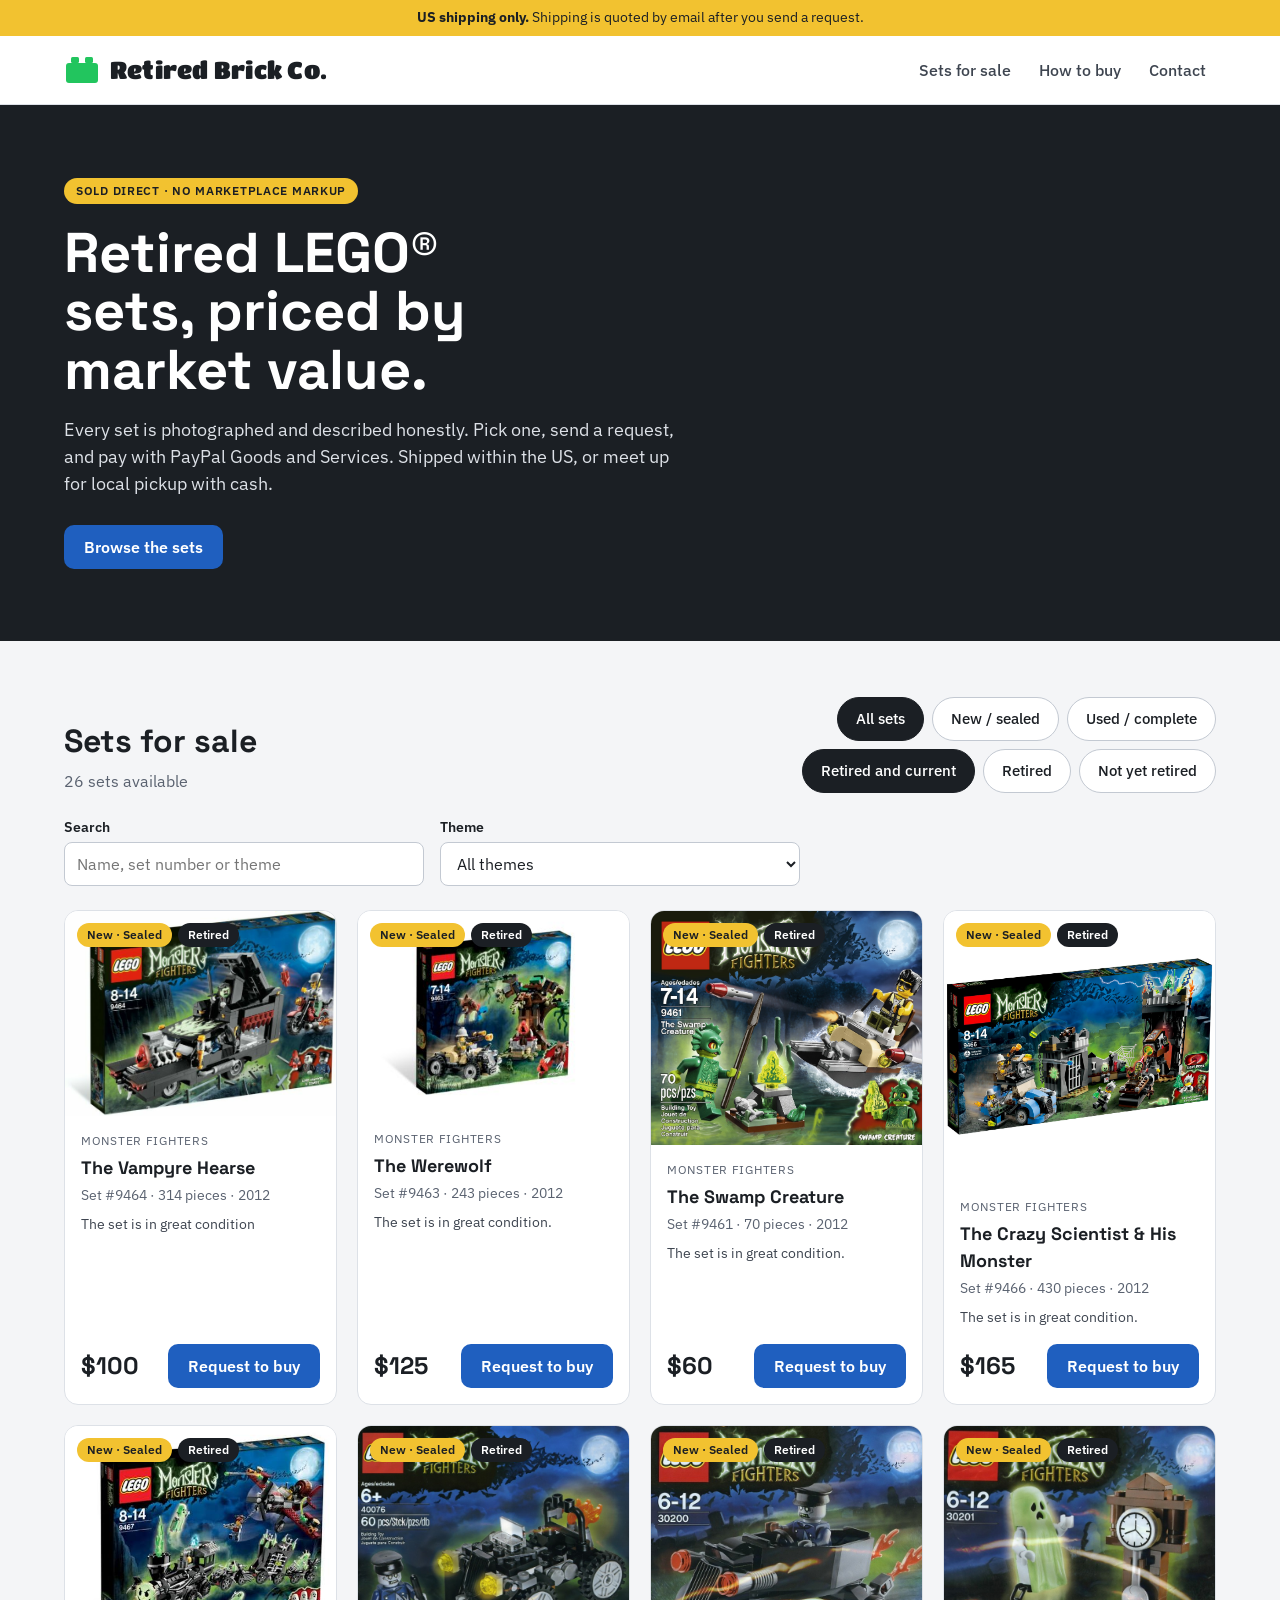
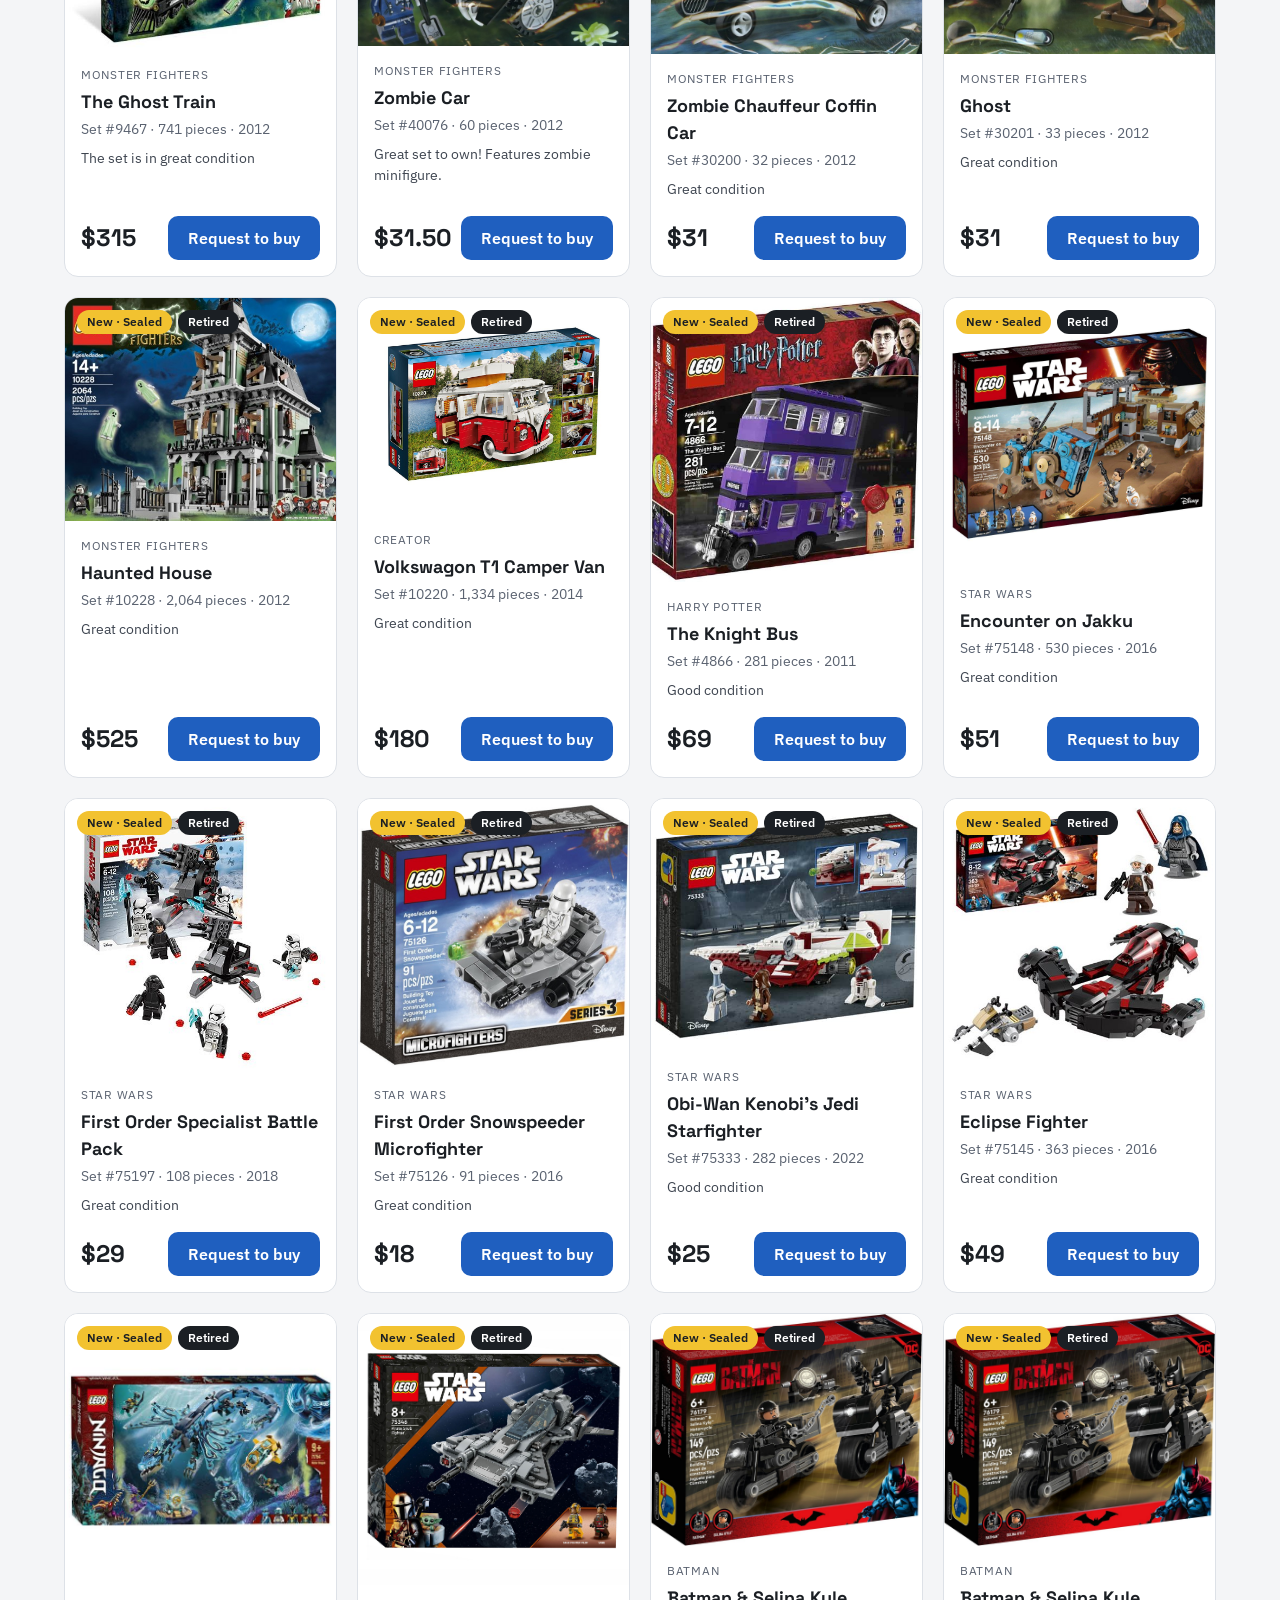
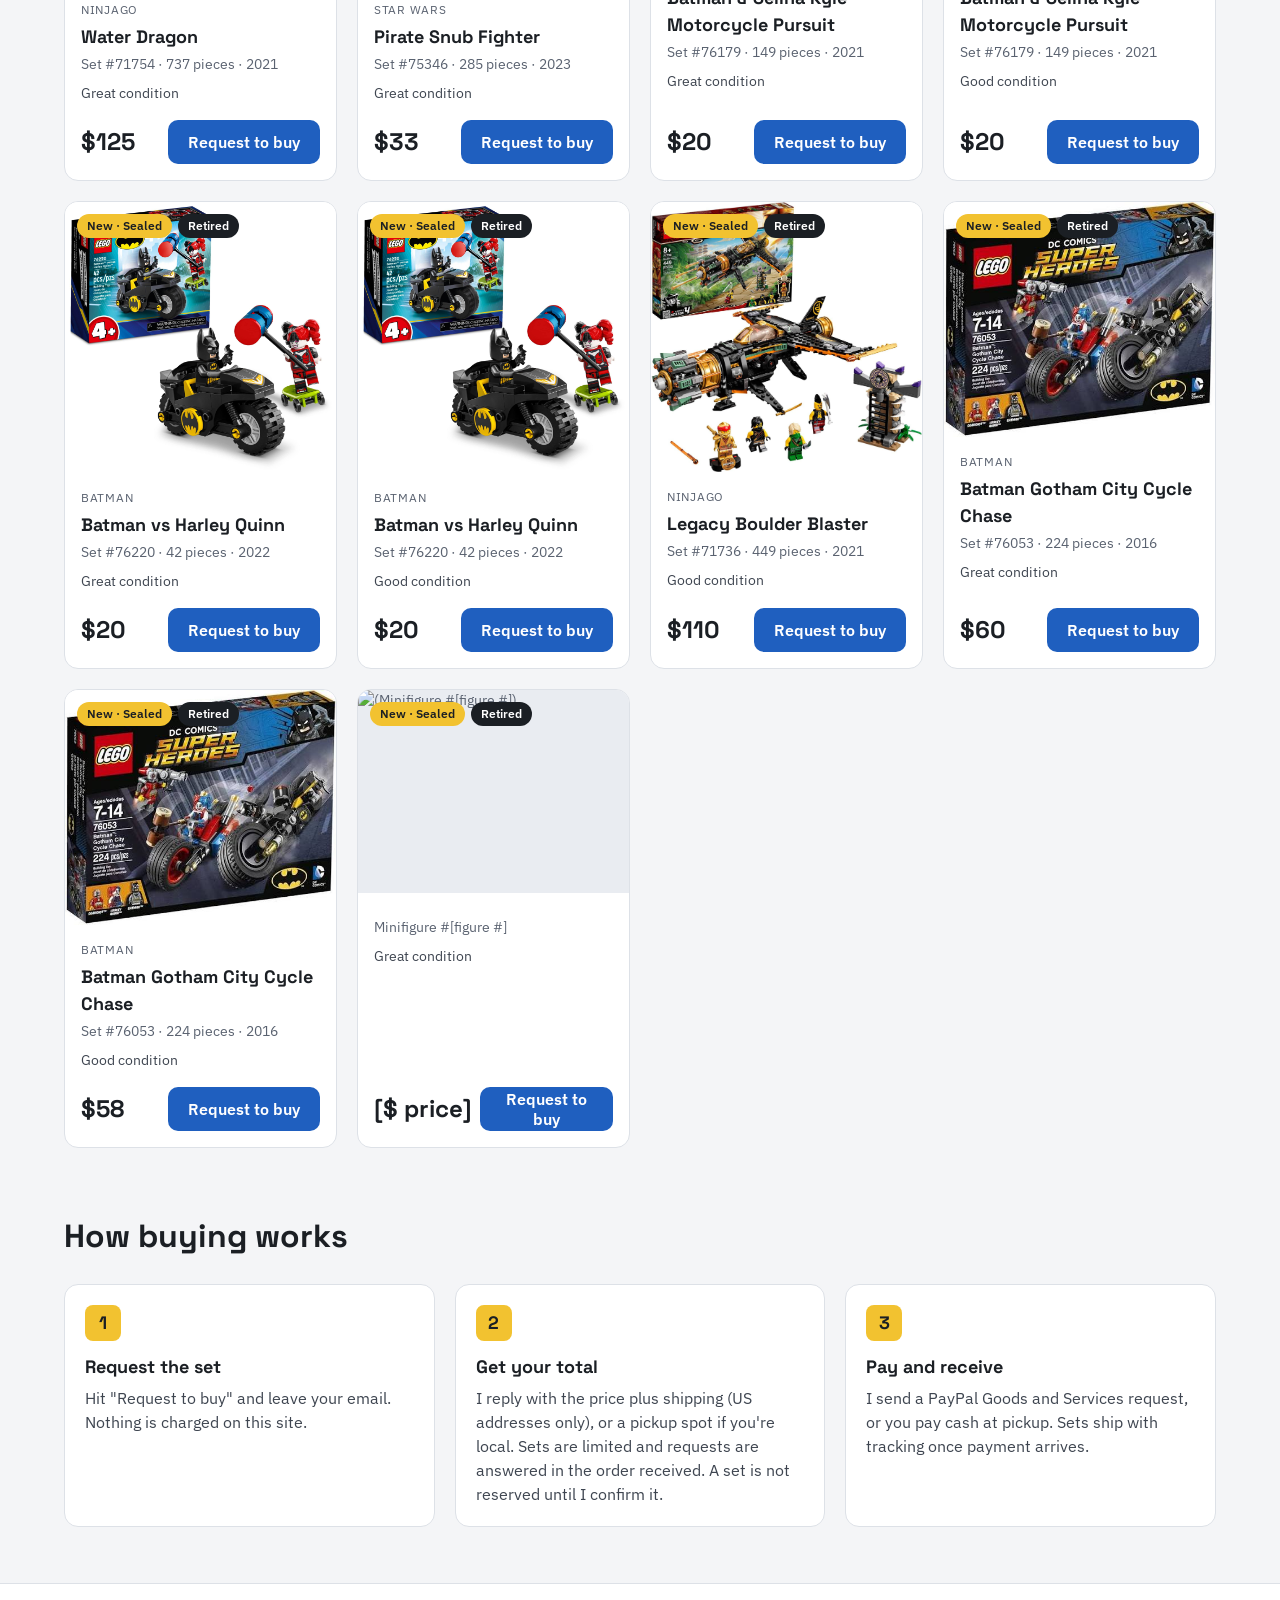
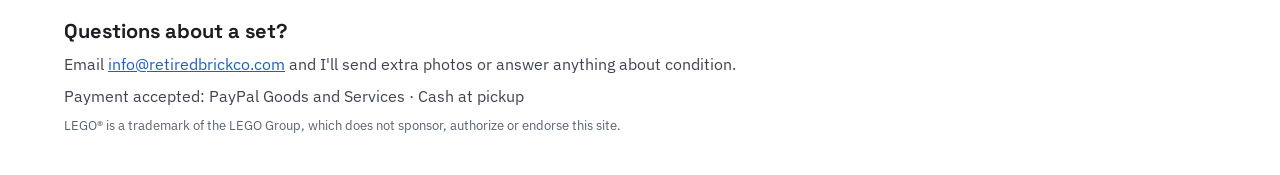
==== site/index.html @ c9a64cf4 "Add US-only shipping banner, shipping-quote wording and security headers Co-Authored-By: Claude Sonn" ====
<!doctype html>
<html lang="en">
<head>
  <meta charset="utf-8">
  <meta name="viewport" content="width=device-width, initial-scale=1">
  <title>Retired Brick Co. | Retired LEGO sets, sold direct</title>
  <meta name="description" content="Retired LEGO sets sold direct. Pick a set, send a request, pay with PayPal Goods and Services or cash at local pickup.">
  <link rel="preconnect" href="https://fonts.googleapis.com">
  <link rel="preconnect" href="https://fonts.gstatic.com" crossorigin>
  <link href="https://fonts.googleapis.com/css2?family=IBM+Plex+Sans:wght@400;500;600&family=Space+Grotesk:wght@500;600;700&family=Titan+One&display=swap" rel="stylesheet">
  <link rel="stylesheet" href="styles.css">
</head>
<body>
  <div class="ship-bar" role="note"><div class="wrap"><strong>US shipping only.</strong> Shipping is quoted by email after you send a request.</div></div>
  <header class="site-header">
    <div class="wrap">
      <a class="logo" href="#top">
        <svg width="36" height="30" viewBox="0 0 36 30" aria-hidden="true">
          <rect x="7" y="2" width="8" height="6" rx="1.5"/>
          <rect x="21" y="2" width="8" height="6" rx="1.5"/>
          <rect x="2" y="8" width="32" height="20" rx="3"/>
        </svg>
        Retired Brick Co.
      </a>
      <nav aria-label="Main">
        <a href="#sets">Sets for sale</a>
        <a href="#how">How to buy</a>
        <a href="#contact">Contact</a>
      </nav>
    </div>
  </header>

  <main id="top">
    <section class="hero">
      <div class="wrap">
        <span class="pill-tag">SOLD DIRECT · NO MARKETPLACE MARKUP</span>
        <h1>Retired LEGO® sets, priced by market value.</h1>
        <p>Every set is photographed and described honestly. Pick one, send a request, and pay with PayPal Goods and Services. Shipped within the US, or meet up for local pickup with cash.</p>
        <a class="btn" href="#sets">Browse the sets</a>
      </div>
    </section>

    <section class="listings" id="sets">
      <div class="wrap">
        <div class="listings-head">
          <div>
            <h2>Sets for sale</h2>
            <p id="count" aria-live="polite"></p>
          </div>
          <div class="filter-groups">
            <div class="filters" role="group" aria-label="Filter by condition">
              <button class="filter" type="button" data-group="condition" data-filter="all" aria-pressed="true">All sets</button>
              <button class="filter" type="button" data-group="condition" data-filter="sealed" aria-pressed="false">New / sealed</button>
              <button class="filter" type="button" data-group="condition" data-filter="used" aria-pressed="false">Used / complete</button>
            </div>
            <div class="filters" role="group" aria-label="Filter by retirement status">
              <button class="filter" type="button" data-group="retired" data-filter="all" aria-pressed="true">Retired and current</button>
              <button class="filter" type="button" data-group="retired" data-filter="retired" aria-pressed="false">Retired</button>
              <button class="filter" type="button" data-group="retired" data-filter="current" aria-pressed="false">Not yet retired</button>
            </div>
          </div>
        </div>

        <div class="tools">
          <div class="tool">
            <label for="search">Search</label>
            <input type="search" id="search" placeholder="Name, set number or theme" autocomplete="off" maxlength="100">
          </div>
          <div class="tool">
            <label for="theme-select">Theme</label>
            <select id="theme-select"><option value="all">All themes</option></select>
          </div>
          <button class="btn secondary" type="button" id="clear-filters" hidden>Clear filters</button>
        </div>

        <section class="request" id="request" aria-labelledby="req-title" hidden>
          <button class="close" type="button" id="req-close" aria-label="Close request form">
            <svg width="20" height="20" viewBox="0 0 20 20" fill="none" stroke-width="2" stroke-linecap="round" aria-hidden="true"><path d="M4 4l12 12M16 4L4 16"/></svg>
          </button>
          <div id="req-summary"></div>
          <div>
            <form id="req-form" novalidate>
              <h2 id="req-title">Request to buy</h2>
              <p class="note">No payment here. I'll email you the total and how to pay.</p>
              <div class="field">
                <label for="f-name">Name</label>
                <input type="text" id="f-name" name="name" autocomplete="name" required>
              </div>
              <div class="field">
                <label for="f-email">Email</label>
                <input type="email" id="f-email" name="email" autocomplete="email" required>
              </div>
              <fieldset class="field">
                <legend>How do you want it?</legend>
                <div class="choices">
                  <label><input type="radio" name="delivery" value="Ship" checked> Ship it to me</label>
                  <label><input type="radio" name="delivery" value="Pickup"> Local pickup</label>
                </div>
              </fieldset>
              <div class="field" id="zip-field">
                <label for="f-zip">ZIP code (US only, for a shipping quote)</label>
                <input type="text" id="f-zip" name="zip" inputmode="numeric" autocomplete="postal-code" maxlength="10">
              </div>
              <div class="field">
                <label for="f-msg">Message (optional)</label>
                <textarea id="f-msg" name="message"></textarea>
              </div>
              <div class="hp" aria-hidden="true">
                <label>Leave this empty <input type="text" name="_gotcha" tabindex="-1" autocomplete="off"></label>
              </div>
              <input type="hidden" name="setNumber">
              <input type="hidden" name="setName">
              <input type="hidden" name="price">
              <input type="hidden" name="condition">
              <p class="error" id="req-error" role="alert" hidden></p>
              <button class="btn" type="submit" id="req-send">Send request</button>
              <p class="form-note">Ships to US addresses only. I'll email you the shipping cost with your total. Pay by PayPal Goods and Services after I confirm, or cash at local pickup. Requests are answered in the order received.</p>
            </form>
            <div class="done" id="req-done" hidden>
              <svg width="40" height="40" viewBox="0 0 40 40" fill="none" stroke-width="3" stroke-linecap="round" stroke-linejoin="round" aria-hidden="true"><circle cx="20" cy="20" r="17"/><path d="M12 21l6 6 11-12"/></svg>
              <h2 tabindex="-1" id="req-done-title">Request sent</h2>
              <p id="req-done-text">I'll reply by email with your total and payment details. Requests are answered in the order received, and a set is not reserved until I confirm it.</p>
              <button class="btn secondary" type="button" id="req-keep">Keep browsing</button>
            </div>
          </div>
        </section>

        <div class="grid" id="grid"></div>
      </div>
    </section>

    <section class="how" id="how">
      <div class="wrap">
        <h2>How buying works</h2>
        <div class="steps">
          <div class="step"><span class="num">1</span><h3>Request the set</h3><p>Hit "Request to buy" and leave your email. Nothing is charged on this site.</p></div>
          <div class="step"><span class="num">2</span><h3>Get your total</h3><p>I reply with the price plus shipping (US addresses only), or a pickup spot if you're local. Sets are limited and requests are answered in the order received. A set is not reserved until I confirm it.</p></div>
          <div class="step"><span class="num">3</span><h3>Pay and receive</h3><p>I send a PayPal Goods and Services request, or you pay cash at pickup. Sets ship with tracking once payment arrives.</p></div>
        </div>
      </div>
    </section>
  </main>

  <footer class="site-footer" id="contact">
    <div class="wrap">
      <h2>Questions about a set?</h2>
      <p>Email <a href="mailto:info@retiredbrickco.com">info@retiredbrickco.com</a> and I'll send extra photos or answer anything about condition.</p>
      <p>Payment accepted: PayPal Goods and Services · Cash at pickup</p>
      <p class="legal">LEGO® is a trademark of the LEGO Group, which does not sponsor, authorize or endorse this site.</p>
    </div>
  </footer>

  <script src="app.js"></script>
</body>
</html>
---- site/styles.css ----
:root {
  --brick: #22C55E;
  --accent: #1F5FBF;
  --accent-hover: #16478F;
  --ink: #1B1F24;
  --text-2: #3E4550;
  --muted: #5A6270;
  --bg: #F4F5F7;
  --card: #FFFFFF;
  --border: #DDE1E7;
  --border-input: #C3C9D2;
  --yellow: #F2C230;
  --used: #D6E4F7;
  --placeholder: #E9ECF1;
  --ok: #1E7A46;
  --display: "Space Grotesk", system-ui, sans-serif;
  --body: "IBM Plex Sans", system-ui, sans-serif;
}

* { box-sizing: border-box; }

body {
  margin: 0;
  background: var(--bg);
  color: var(--ink);
  font-family: var(--body);
  line-height: 1.5;
}

h1, h2, h3, .logo, .price { font-family: var(--display); }

a { color: var(--accent); }

:focus-visible { outline: 3px solid var(--yellow); outline-offset: 2px; }

.wrap { max-width: 1200px; margin: 0 auto; padding: 0 24px; }

[hidden] { display: none !important; }

/* Shipping bar */
.ship-bar { background: var(--yellow); color: var(--ink); font-size: 14px; text-align: center; padding: 8px 0; }
.ship-bar .wrap { line-height: 1.4; }

/* Header */
.site-header { background: var(--card); border-bottom: 1px solid var(--border); }
.site-header .wrap {
  display: flex; flex-wrap: wrap; align-items: center;
  justify-content: space-between; gap: 8px 24px; padding-top: 12px; padding-bottom: 12px;
}
.logo { display: flex; align-items: center; gap: 10px; min-height: 44px; font-weight: 700; font-size: 20px; color: var(--ink); text-decoration: none; }
.logo { font-family: "Titan One", var(--display); font-weight: 400; font-size: 24px; letter-spacing: .01em; }
.logo svg { fill: var(--brick); }
nav { display: flex; flex-wrap: wrap; gap: 4px 8px; }
nav a {
  display: inline-flex; align-items: center; min-height: 44px; padding: 0 10px;
  color: var(--text-2); font-weight: 500; text-decoration: none;
}
nav a:hover { color: var(--accent); }

/* Hero */
.hero { background: var(--ink); color: #fff; padding: 72px 0; }
.pill-tag {
  display: inline-block; background: var(--yellow); color: var(--ink);
  font-size: 12px; font-weight: 600; letter-spacing: .06em;
  padding: 4px 12px; border-radius: 999px;
}
.hero h1 { font-size: 56px; line-height: 1.05; margin: 20px 0 16px; max-width: 14ch; }
.hero p { font-size: 18px; max-width: 56ch; color: #DDE1E7; margin: 0 0 28px; }

.btn {
  display: inline-flex; align-items: center; justify-content: center;
  min-height: 44px; padding: 0 20px; border: 0; border-radius: 10px;
  background: var(--accent); color: #fff; font: 600 16px var(--body);
  text-decoration: none; cursor: pointer;
}
.btn:hover { background: var(--accent-hover); }
.btn.secondary { background: var(--card); color: var(--ink); border: 1px solid var(--border-input); }
.btn.secondary:hover { background: var(--bg); }

/* Listings */
.listings { padding: 56px 0 32px; }
.listings-head { display: flex; flex-wrap: wrap; align-items: flex-end; justify-content: space-between; gap: 16px; margin-bottom: 24px; }
.listings-head h2 { font-size: 32px; margin: 0; }
#count { margin: 4px 0 0; color: var(--muted); }
.filter-groups { display: flex; flex-direction: column; align-items: flex-end; gap: 8px; }
.filters { display: flex; flex-wrap: wrap; gap: 8px; }
.badges { position: absolute; top: 12px; left: 12px; display: flex; flex-wrap: wrap; gap: 6px; }
.badges .badge { position: static; }
.badge.retired { background: var(--ink); color: #fff; }
.badge.current { background: var(--card); border: 1px solid var(--border-input); }
.filter {
  min-height: 44px; padding: 0 18px; border-radius: 999px;
  border: 1px solid var(--border-input); background: var(--card);
  color: var(--ink); font: 500 15px var(--body); cursor: pointer;
}
.filter[aria-pressed="true"] { background: var(--ink); color: #fff; border-color: var(--ink); }

.tools { display: flex; flex-wrap: wrap; align-items: flex-end; gap: 12px 16px; margin-bottom: 24px; }
.tool { display: flex; flex-direction: column; flex: 1 1 220px; max-width: 360px; }
.tool label { font-weight: 600; font-size: 14px; margin-bottom: 4px; }
.tool input, .tool select {
  min-height: 44px; padding: 8px 12px; border: 1px solid var(--border-input);
  border-radius: 8px; background: var(--card); font: 16px var(--body); color: var(--ink);
}
.empty { grid-column: 1 / -1; color: var(--muted); margin: 0; padding: 24px 0; }

.grid { display: grid; grid-template-columns: repeat(auto-fill, minmax(250px, 1fr)); gap: 20px; }
.card { background: var(--card); border: 1px solid var(--border); border-radius: 14px; overflow: hidden; display: flex; flex-direction: column; }
.photo {
  position: relative; aspect-ratio: 4 / 3; background: var(--placeholder);
  display: flex; align-items: center; justify-content: center; color: var(--muted); font-size: 14px;
}
.photo img { width: 100%; height: 100%; object-fit: cover; display: block; }
.badge {
  position: absolute; top: 12px; left: 12px; padding: 3px 10px; border-radius: 999px;
  font-size: 12px; font-weight: 600; background: var(--used); color: var(--ink);
}
.badge.sealed { background: var(--yellow); }
.card-body { padding: 16px; display: flex; flex-direction: column; flex: 1; }
.theme { font-size: 12px; text-transform: uppercase; letter-spacing: .06em; color: var(--muted); margin: 0; }
.card h3 { font-size: 18px; margin: 4px 0; }
.meta { color: var(--muted); font-size: 14px; margin: 0 0 16px; }
.meta:has(+ .notes) { margin-bottom: 8px; }
.notes {
  margin: 0 0 16px; font-size: 14px; color: var(--text-2);
  display: -webkit-box; -webkit-line-clamp: 2; line-clamp: 2; -webkit-box-orient: vertical; overflow: hidden;
}
.notes.full { display: block; overflow: visible; margin: 0 0 12px; }
.card-foot { margin-top: auto; display: flex; align-items: center; justify-content: space-between; gap: 8px; }
.price { font-size: 24px; font-weight: 700; white-space: nowrap; }
.status-pill {
  display: inline-flex; align-items: center; min-height: 36px; padding: 0 14px;
  border-radius: 999px; font-size: 14px; font-weight: 600;
  background: var(--used); color: var(--ink);
}
.status-pill.sold { background: var(--placeholder); color: var(--muted); }
.card.is-sold { opacity: .75; }

/* Request panel */
.request {
  background: var(--card); border: 2px solid var(--accent); border-radius: 14px;
  padding: 24px; margin-bottom: 24px;
  display: grid; grid-template-columns: minmax(220px, 1fr) 2fr; gap: 24px; position: relative;
}
.request .photo { border-radius: 10px; }
.request h2 { font-size: 24px; margin: 0 0 4px; }
.request .note { color: var(--text-2); margin: 0 0 16px; }
.close {
  position: absolute; top: 8px; right: 8px; width: 44px; height: 44px;
  border: 0; background: transparent; cursor: pointer; color: var(--ink);
}
.close svg { stroke: currentColor; }
.field { display: flex; flex-direction: column; margin-bottom: 14px; }
.field label, .field legend { font-weight: 600; font-size: 14px; margin-bottom: 4px; padding: 0; }
.field input[type=text], .field input[type=email], .field textarea {
  min-height: 44px; padding: 8px 12px; border: 1px solid var(--border-input);
  border-radius: 8px; font: 16px var(--body); color: var(--ink);
}
.field textarea { min-height: 96px; resize: vertical; }
fieldset.field { border: 0; margin: 0 0 14px; padding: 0; }
.choices { display: flex; flex-wrap: wrap; gap: 8px; }
.choices label {
  display: inline-flex; align-items: center; gap: 8px; min-height: 44px; padding: 0 16px;
  border: 1px solid var(--border-input); border-radius: 10px; cursor: pointer; font-weight: 500;
}
.choices label:has(input:checked) { border-color: var(--accent); background: var(--used); }
.hp { position: absolute; left: -9999px; width: 1px; height: 1px; overflow: hidden; }
.form-note { color: var(--muted); font-size: 14px; margin: 10px 0 0; }
.error { color: #A3241D; font-size: 14px; margin: 8px 0 0; }
.done { text-align: left; }
.done svg { stroke: var(--ok); }
.done h2 { margin-top: 12px; }

/* How it works */
.how { padding: 32px 0 56px; }
.how h2 { font-size: 32px; margin: 0 0 24px; }
.steps { display: grid; grid-template-columns: repeat(auto-fit, minmax(240px, 1fr)); gap: 20px; }
.step { background: var(--card); border: 1px solid var(--border); border-radius: 14px; padding: 20px; }
.step .num {
  display: inline-flex; align-items: center; justify-content: center; width: 36px; height: 36px;
  background: var(--yellow); border-radius: 8px; font: 700 18px var(--display); margin-bottom: 12px;
}
.step h3 { margin: 0 0 6px; font-size: 18px; }
.step p { margin: 0; color: var(--text-2); }

/* Footer */
.site-footer { background: var(--card); border-top: 1px solid var(--border); padding: 32px 0; }
.site-footer h2 { font-size: 20px; margin: 0 0 6px; }
.site-footer p { margin: 0 0 8px; color: var(--text-2); }
.site-footer .legal { font-size: 13px; color: var(--muted); }

@media (max-width: 720px) {
  .hero { padding: 48px 0; }
  .hero h1 { font-size: 36px; }
  .request { grid-template-columns: 1fr; }
  .filter-groups { align-items: flex-start; }
}
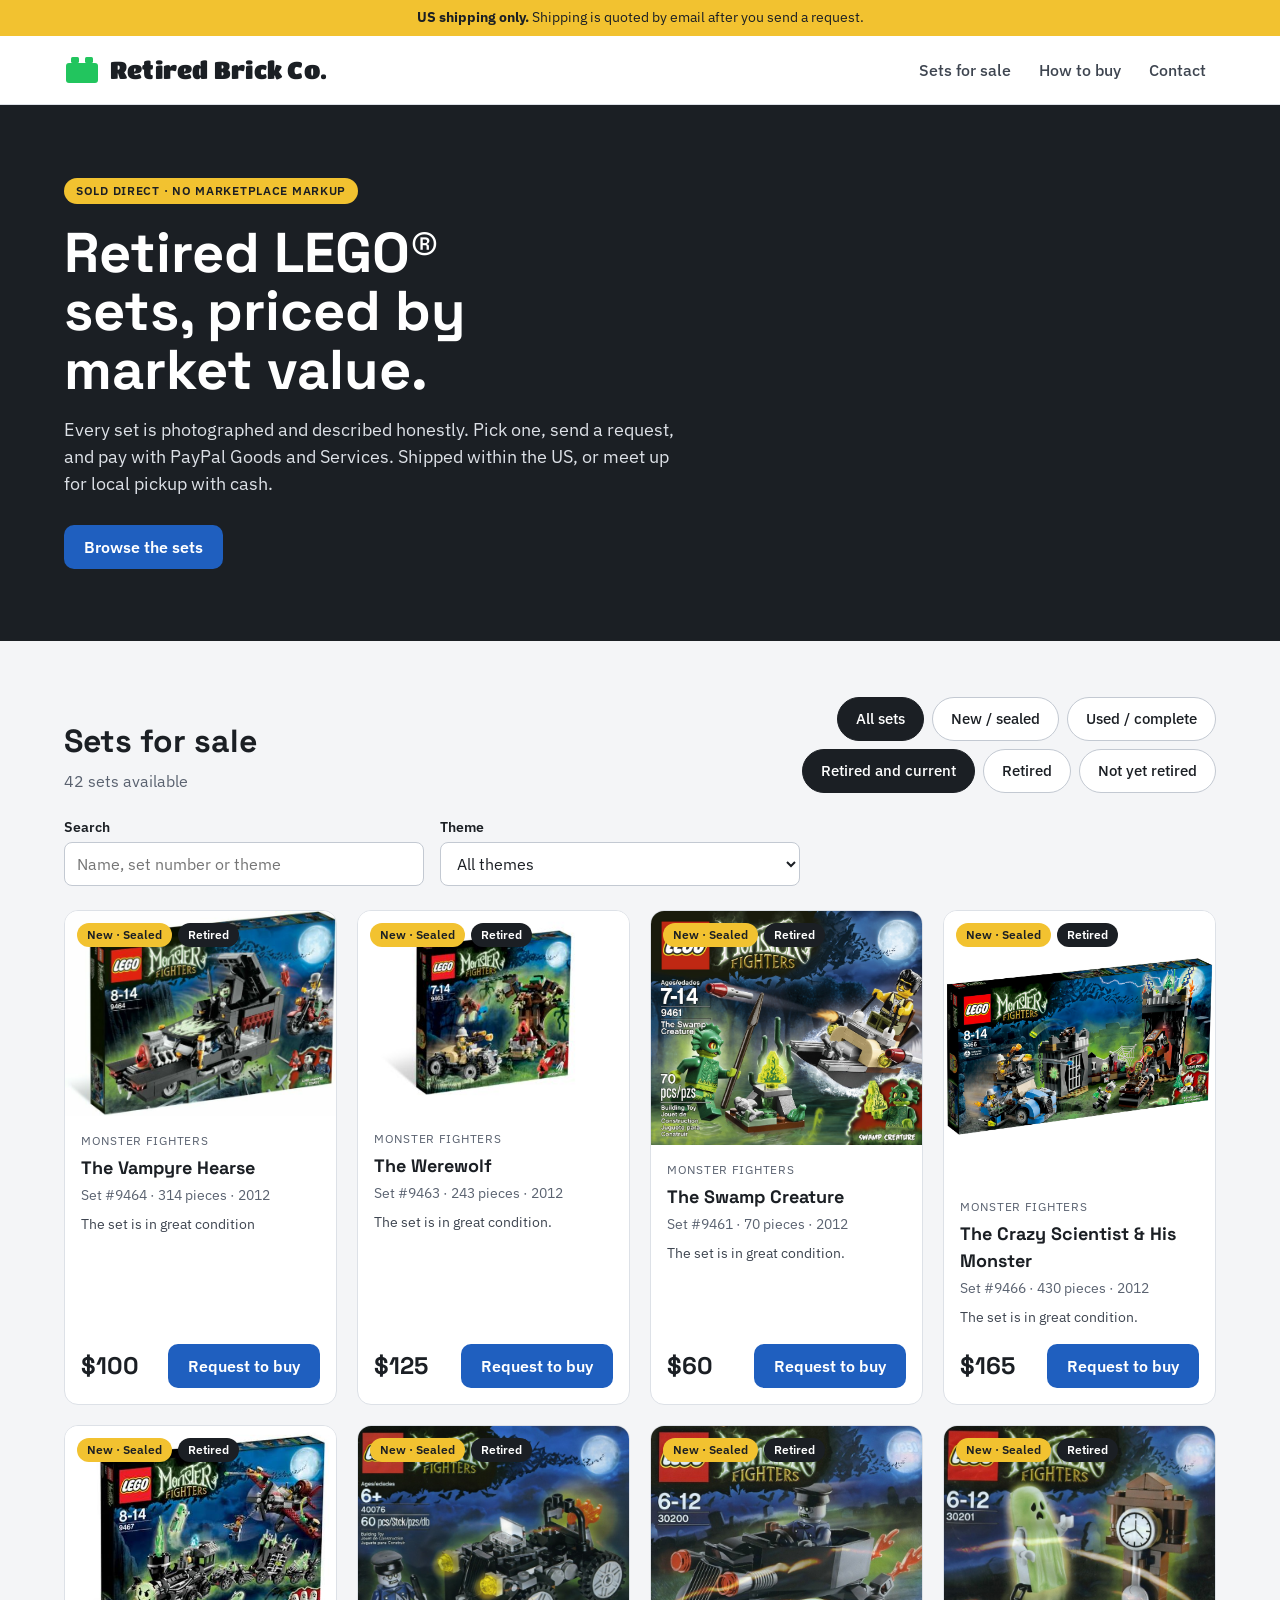
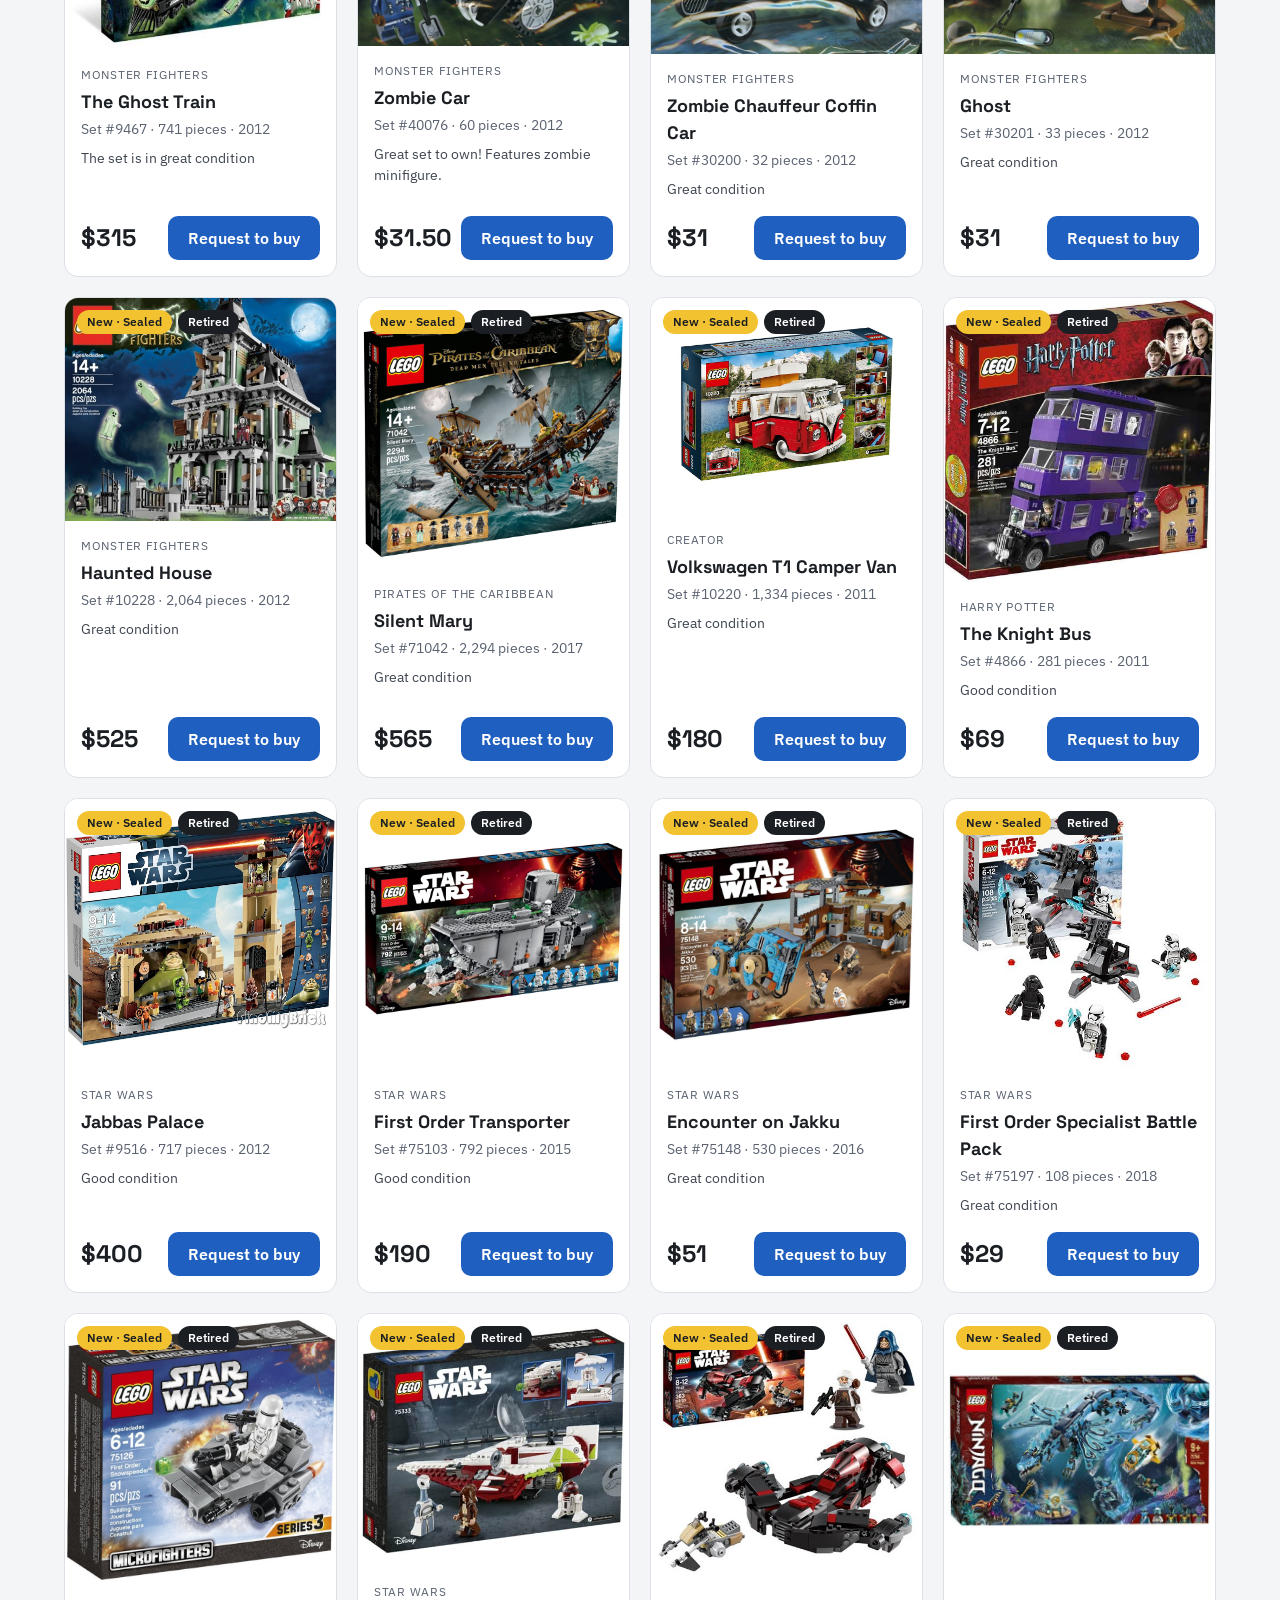
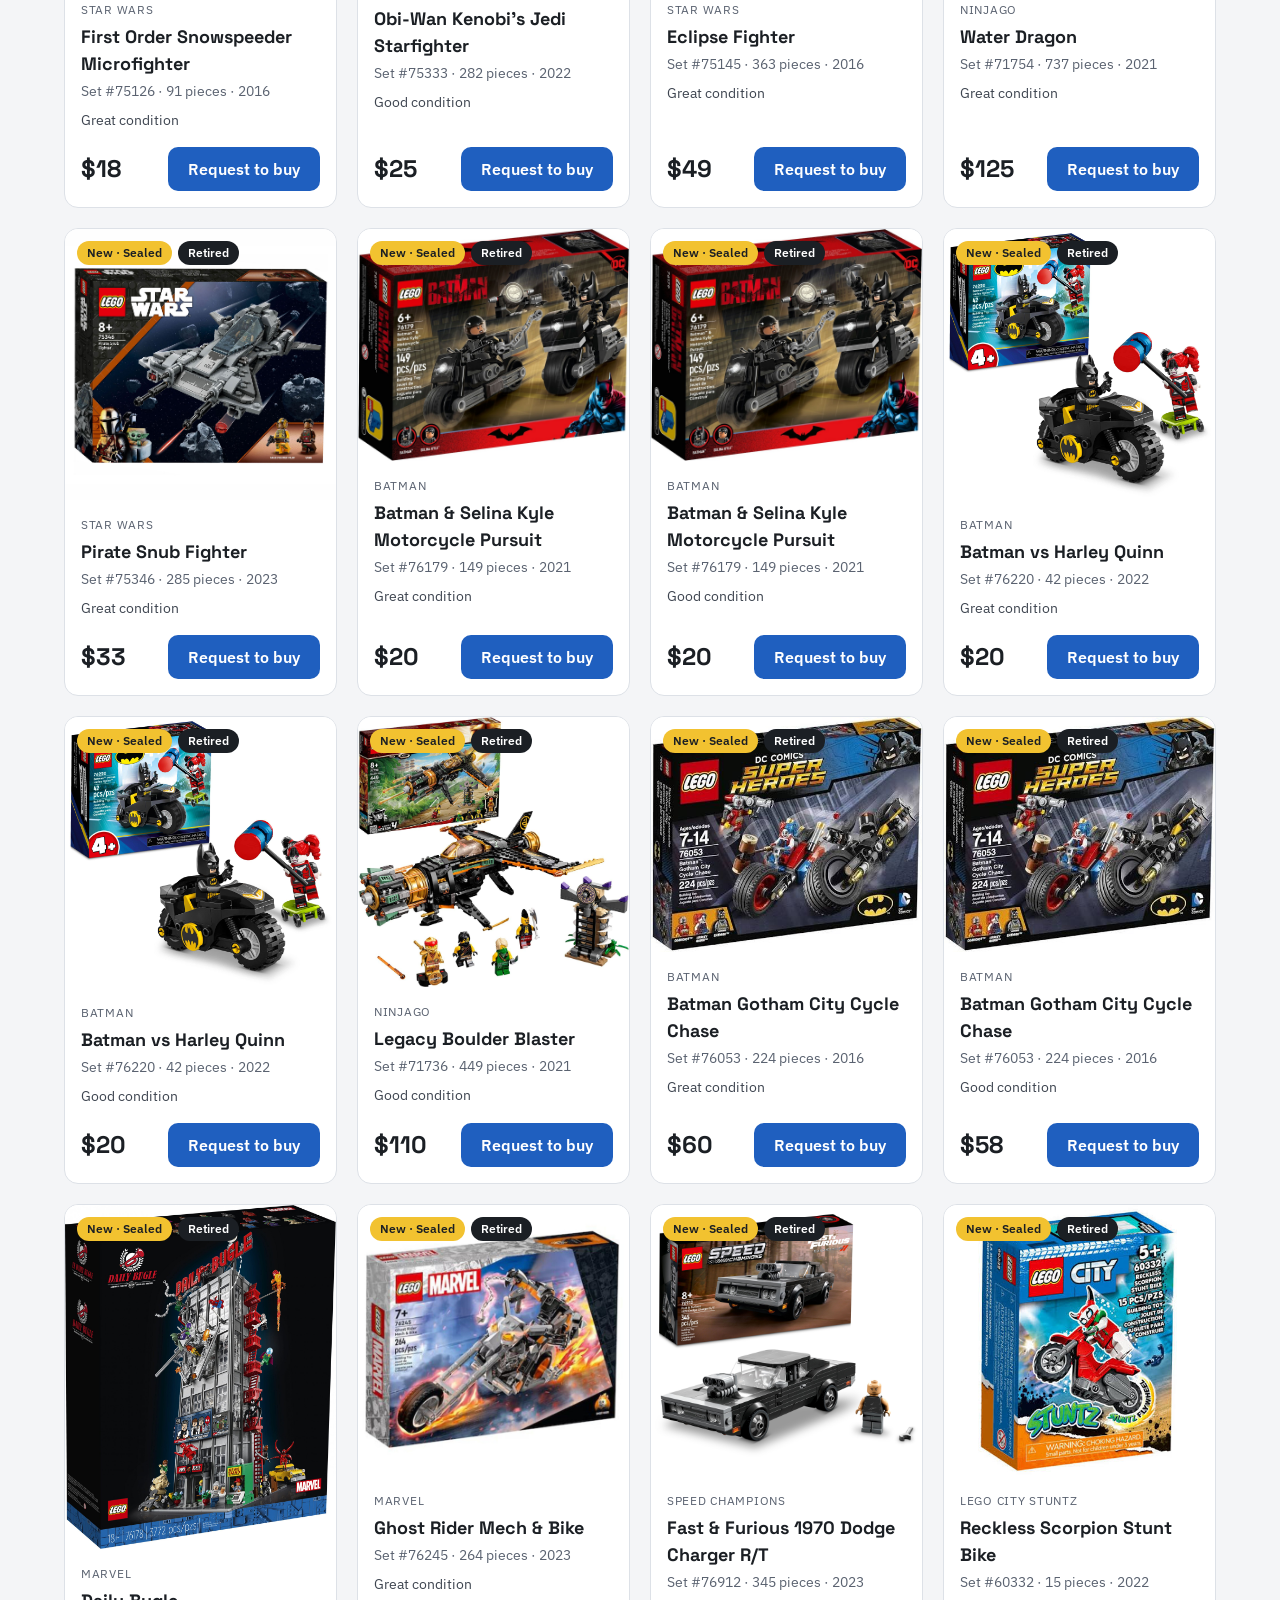
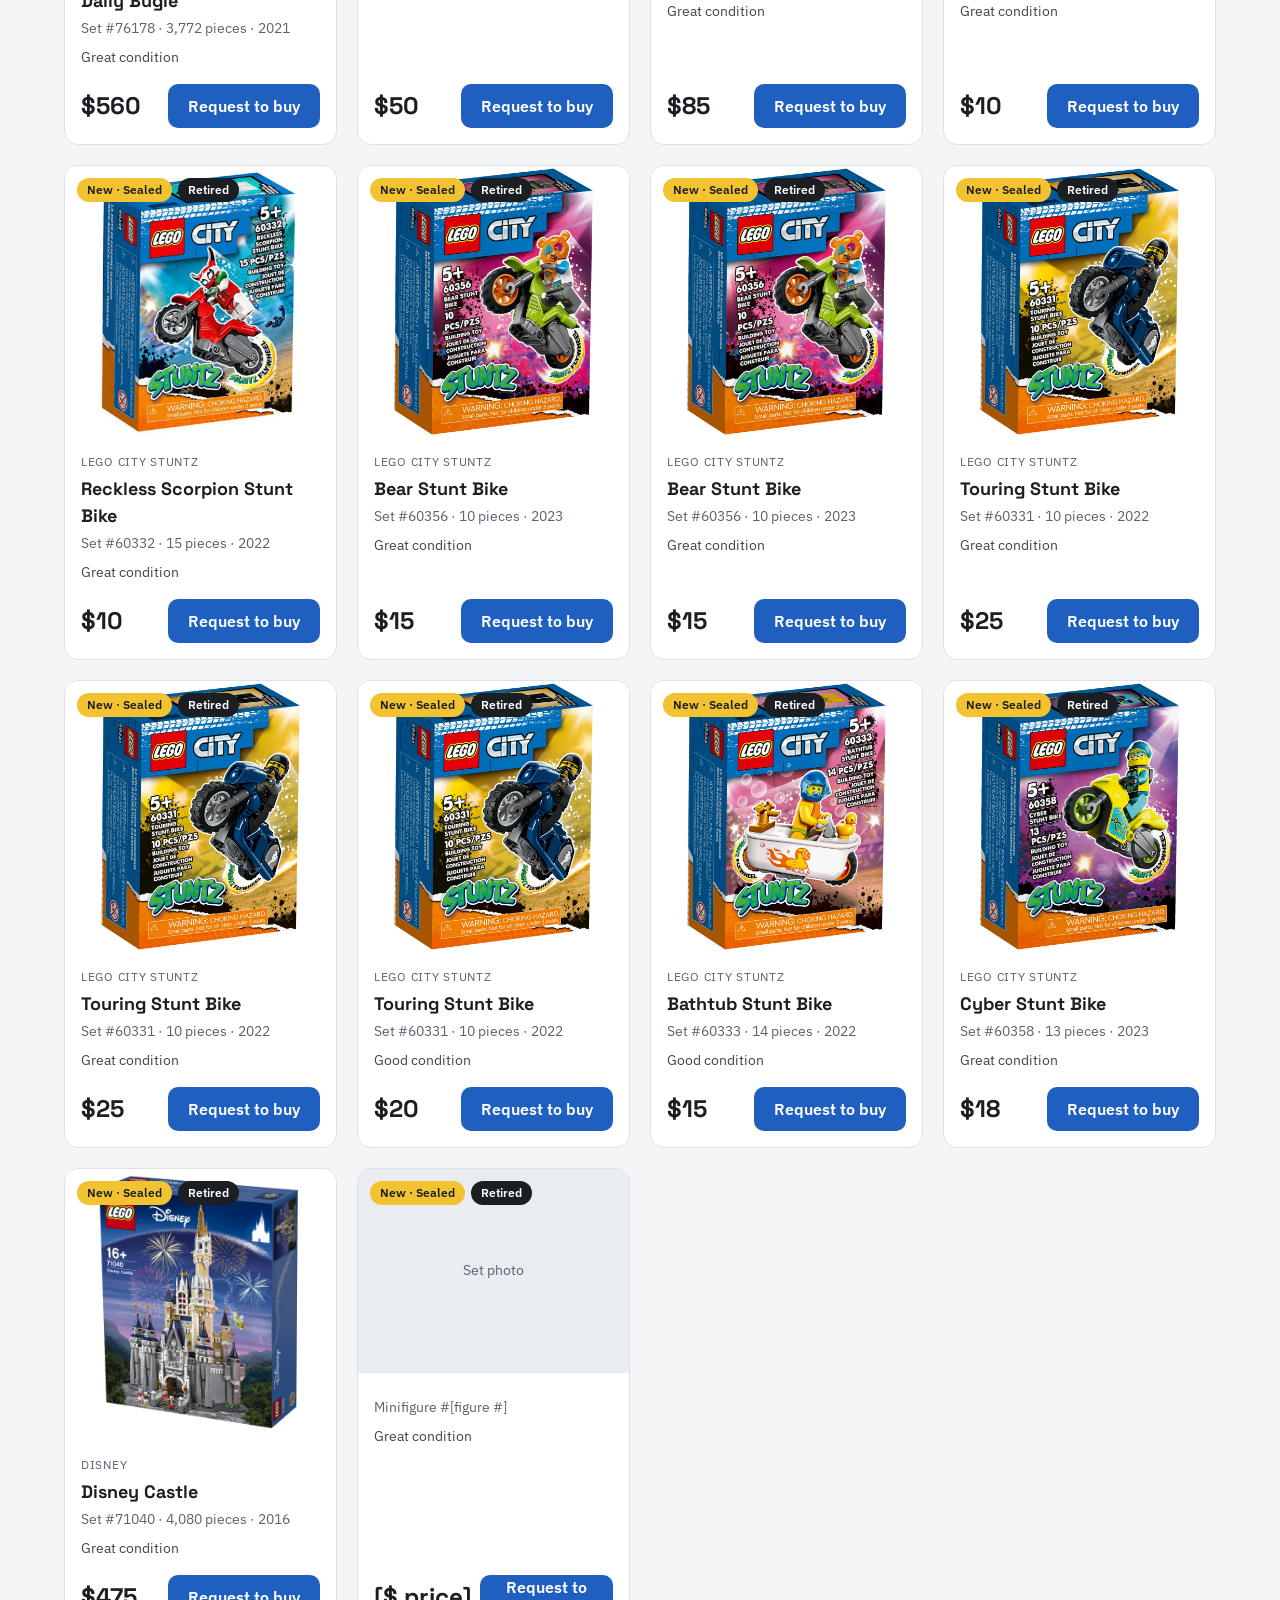
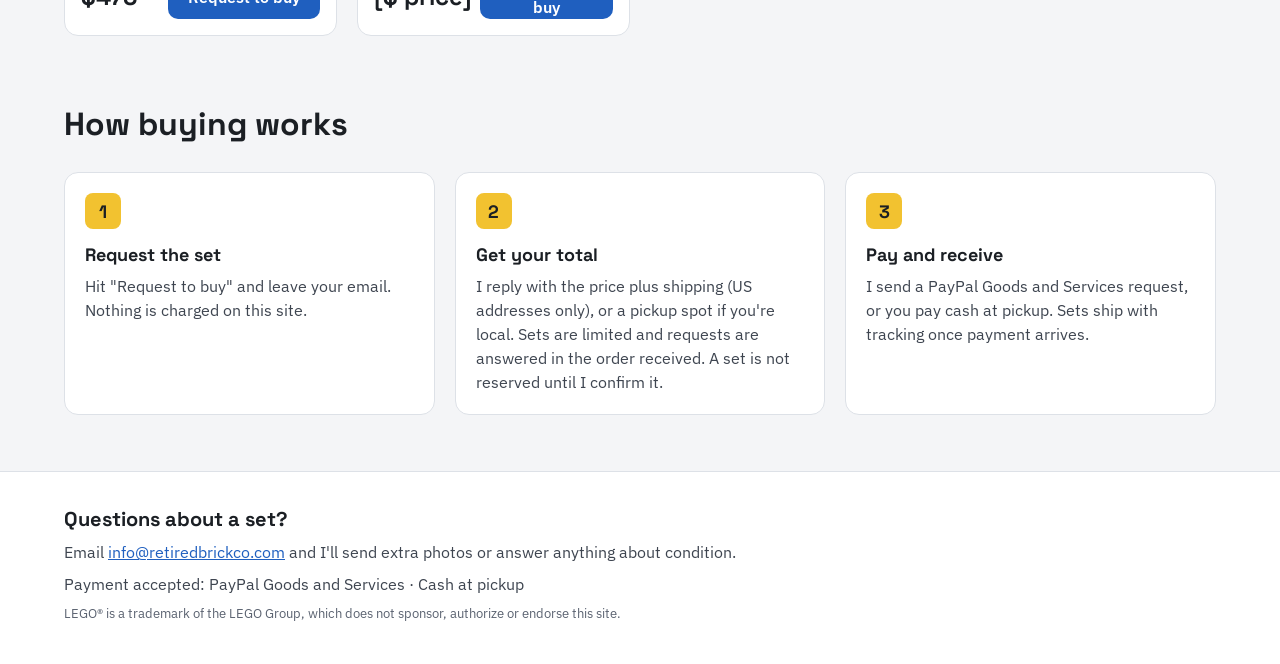
==== commit 974c450b: "Add optional quantity per listing: stock label, How many? field, auto-Sold at 0 Co-Authored-By: Clau" ====
--- a/site/index.html
+++ b/site/index.html
@@ -90,6 +90,10 @@
                 <label for="f-email">Email</label>
                 <input type="email" id="f-email" name="email" autocomplete="email" required>
               </div>
+              <div class="field" id="qty-field" hidden>
+                <label for="f-qty" id="qty-label">How many?</label>
+                <input type="number" id="f-qty" name="quantity" min="1" max="1" value="1" step="1" inputmode="numeric">
+              </div>
               <fieldset class="field">
                 <legend>How do you want it?</legend>
                 <div class="choices">
--- a/site/styles.css
+++ b/site/styles.css
@@ -120,7 +120,10 @@
 .theme { font-size: 12px; text-transform: uppercase; letter-spacing: .06em; color: var(--muted); margin: 0; }
 .card h3 { font-size: 18px; margin: 4px 0; }
 .meta { color: var(--muted); font-size: 14px; margin: 0 0 16px; }
-.meta:has(+ .notes) { margin-bottom: 8px; }
+.meta:has(+ .notes), .meta:has(+ .stock), .notes:has(+ .stock) { margin-bottom: 8px; }
+.stock { margin: 0 0 16px; font-size: 14px; font-weight: 600; color: var(--ok); }
+.stock.low { color: #A3241D; }
+.request .stock { margin: 0 0 8px; }
 .notes {
   margin: 0 0 16px; font-size: 14px; color: var(--text-2);
   display: -webkit-box; -webkit-line-clamp: 2; line-clamp: 2; -webkit-box-orient: vertical; overflow: hidden;
@@ -128,6 +131,7 @@
 .notes.full { display: block; overflow: visible; margin: 0 0 12px; }
 .card-foot { margin-top: auto; display: flex; align-items: center; justify-content: space-between; gap: 8px; }
 .price { font-size: 24px; font-weight: 700; white-space: nowrap; }
+.price .unit { font-size: 14px; font-weight: 500; color: var(--muted); }
 .status-pill {
   display: inline-flex; align-items: center; min-height: 36px; padding: 0 14px;
   border-radius: 999px; font-size: 14px; font-weight: 600;
@@ -154,6 +158,10 @@
 .field label, .field legend { font-weight: 600; font-size: 14px; margin-bottom: 4px; padding: 0; }
 .field input[type=text], .field input[type=email], .field textarea {
   min-height: 44px; padding: 8px 12px; border: 1px solid var(--border-input);
+  border-radius: 8px; font: 16px var(--body); color: var(--ink);
+}
+.field input[type=number] {
+  min-height: 44px; width: 120px; padding: 8px 12px; border: 1px solid var(--border-input);
   border-radius: 8px; font: 16px var(--body); color: var(--ink);
 }
 .field textarea { min-height: 96px; resize: vertical; }
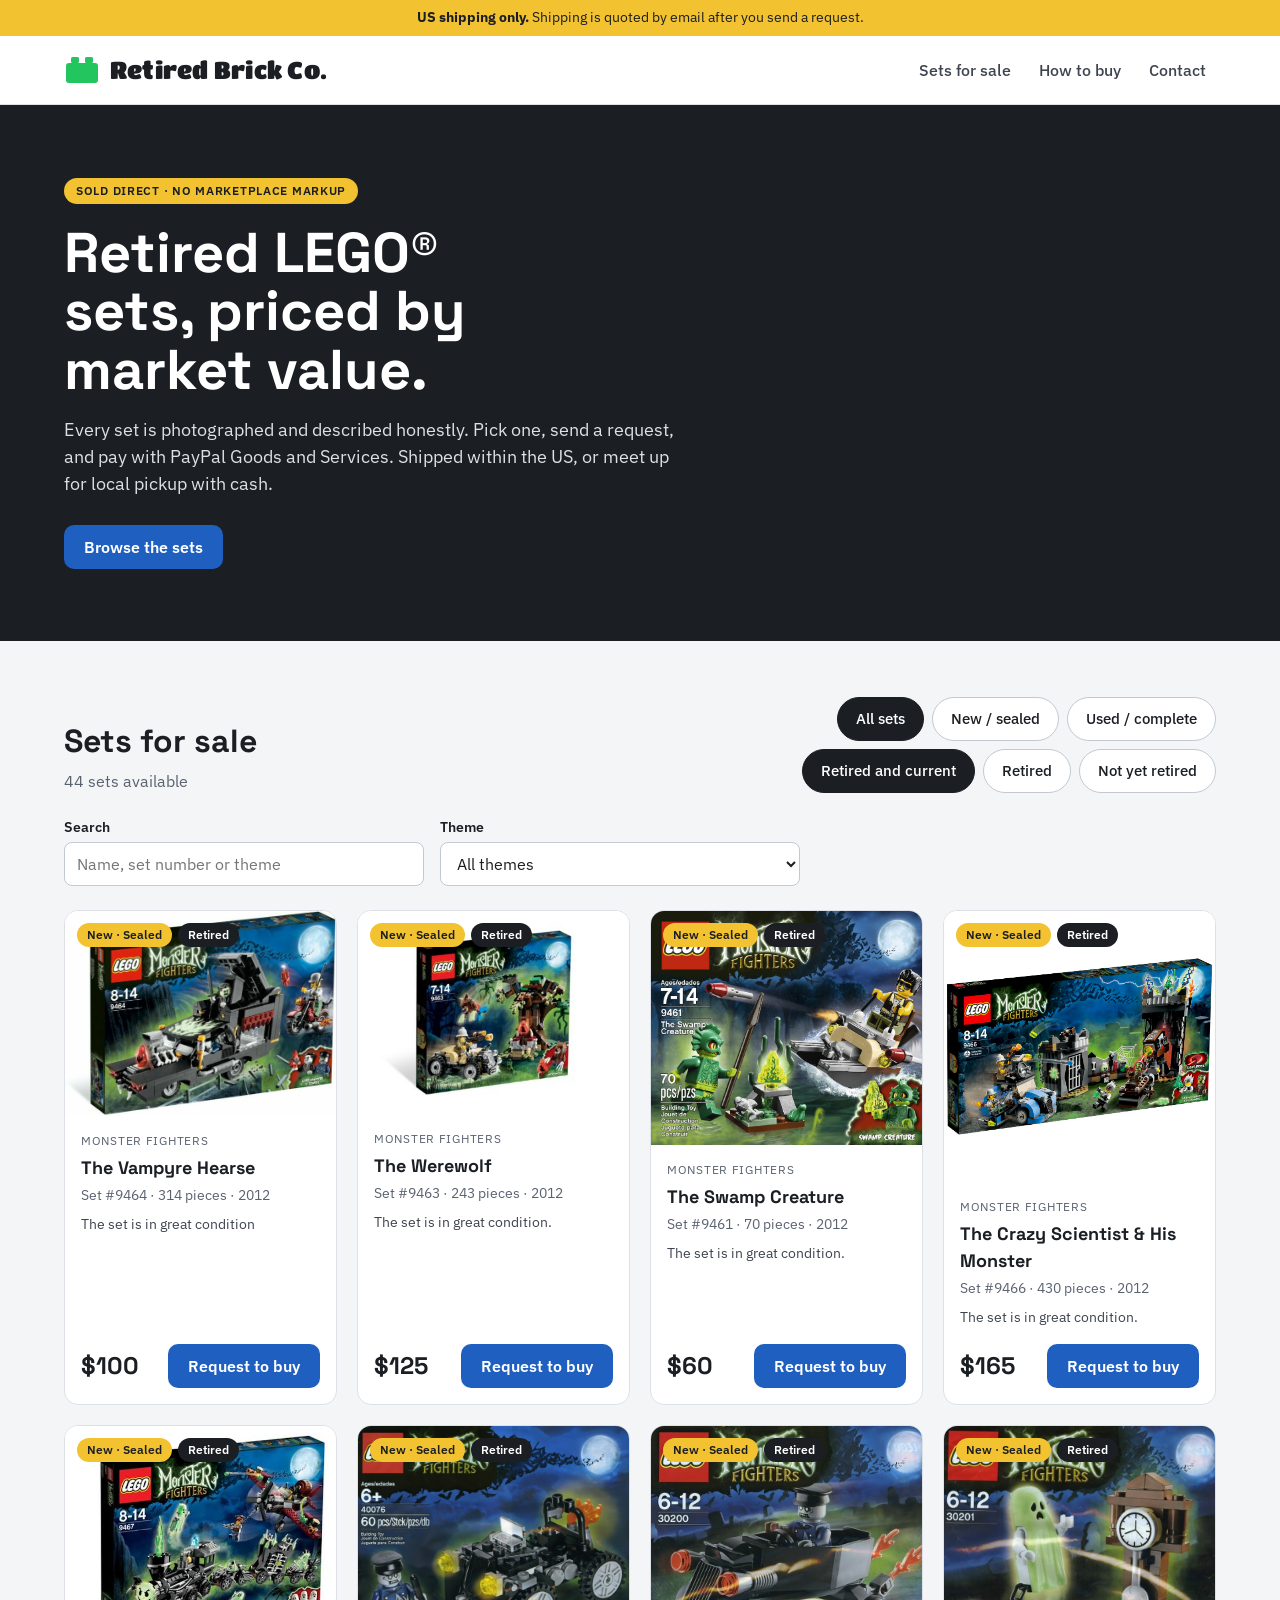
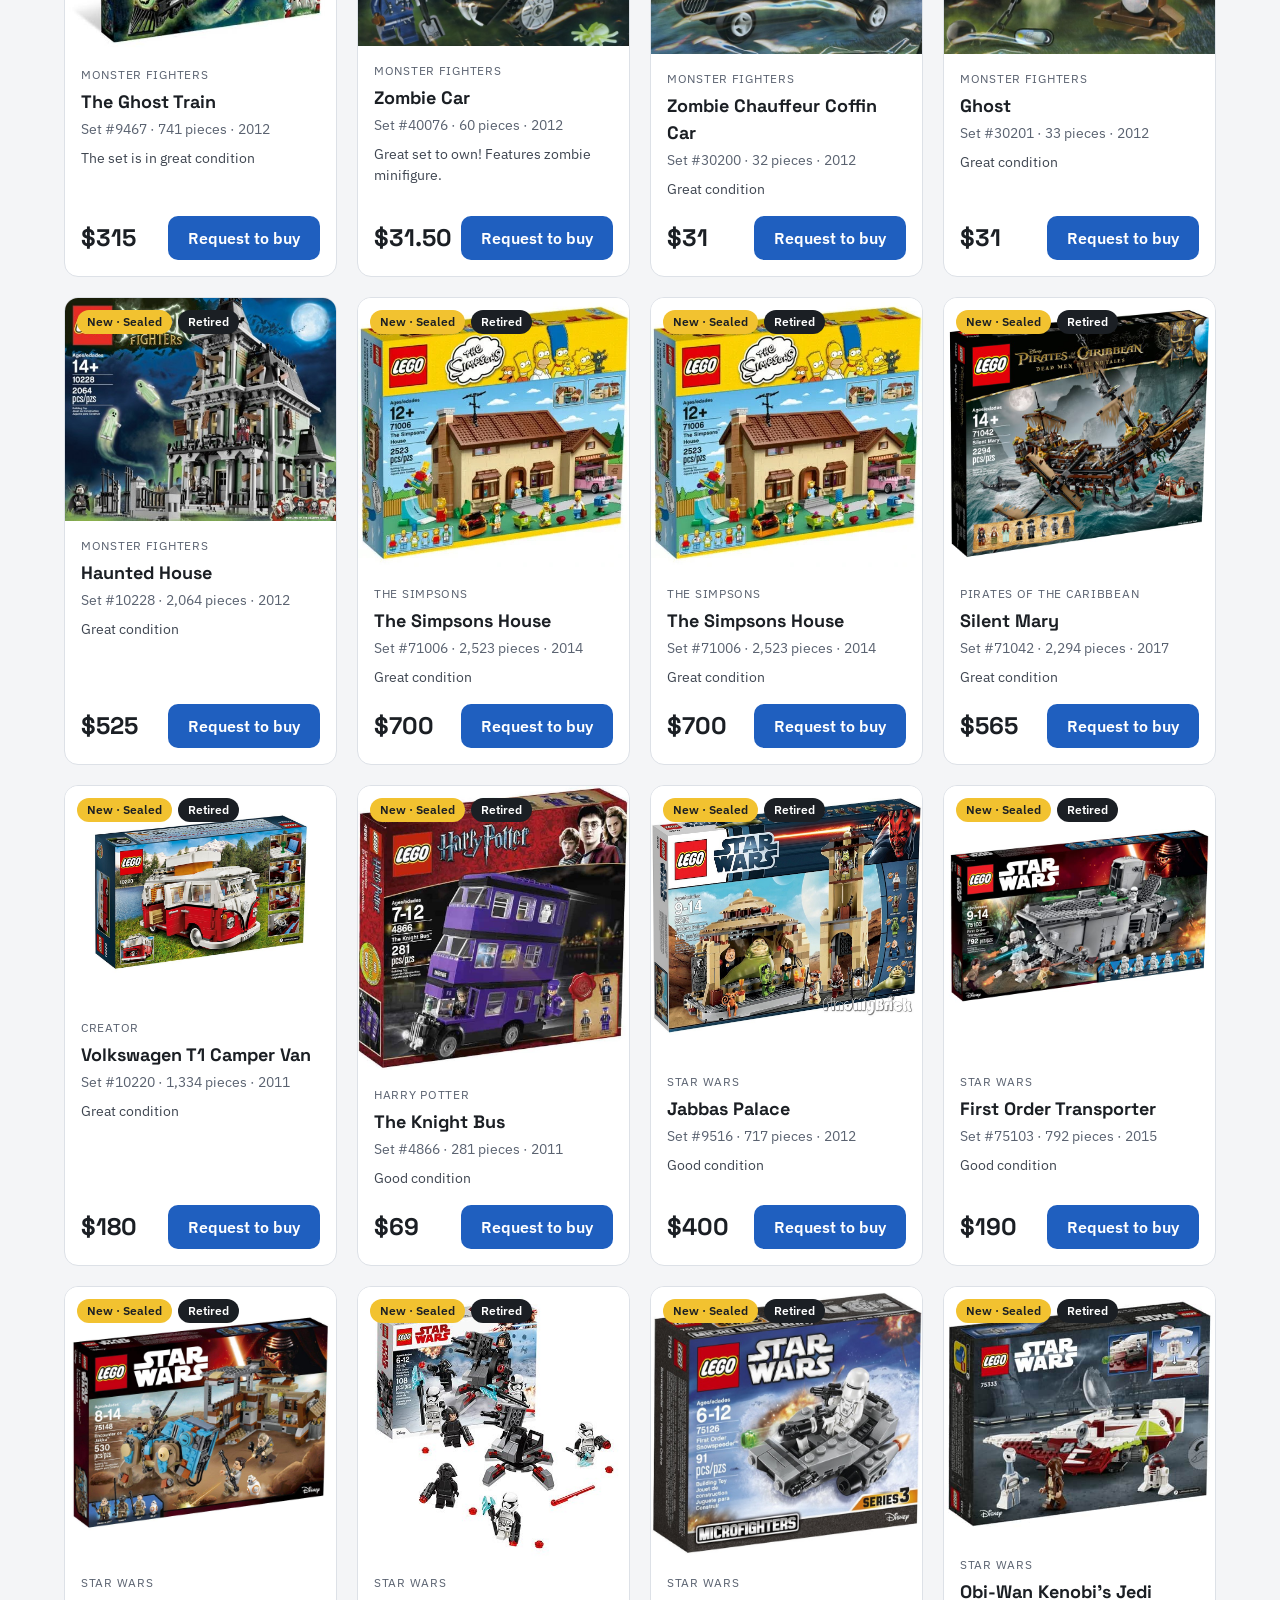
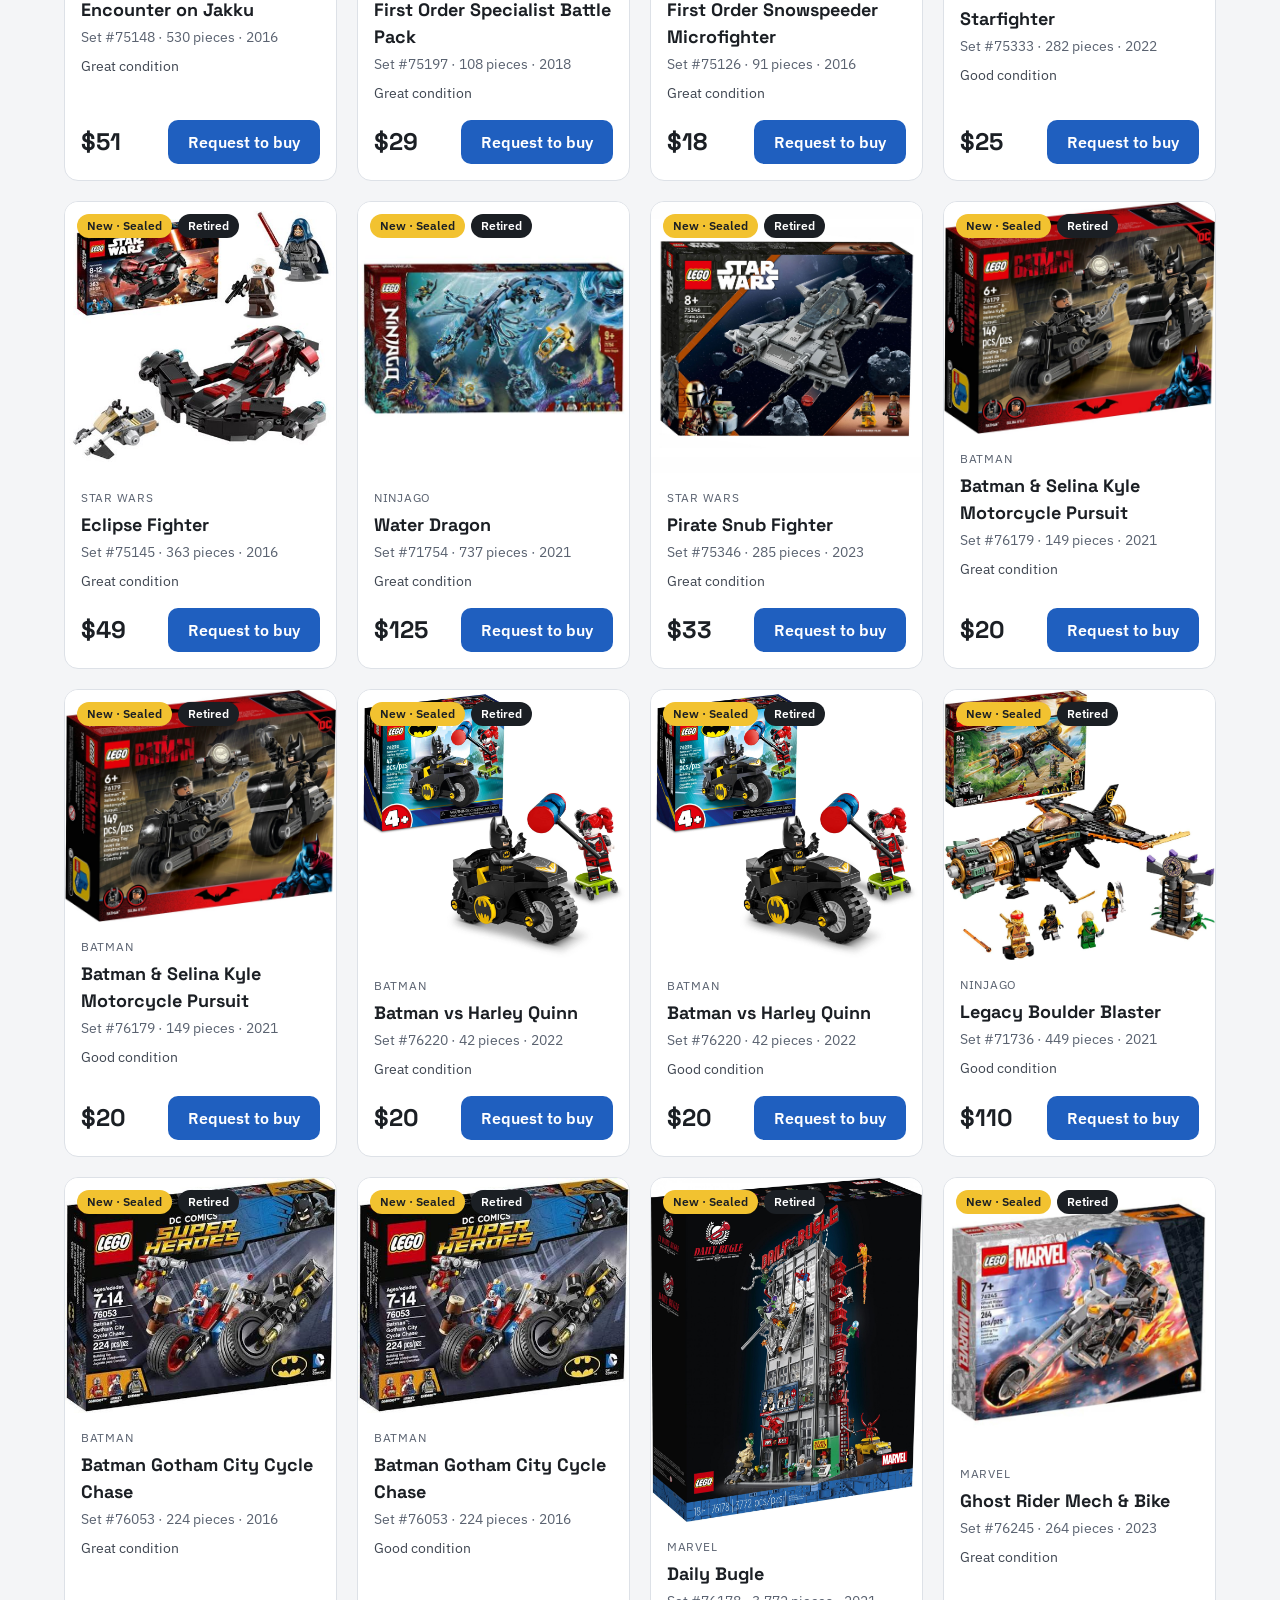
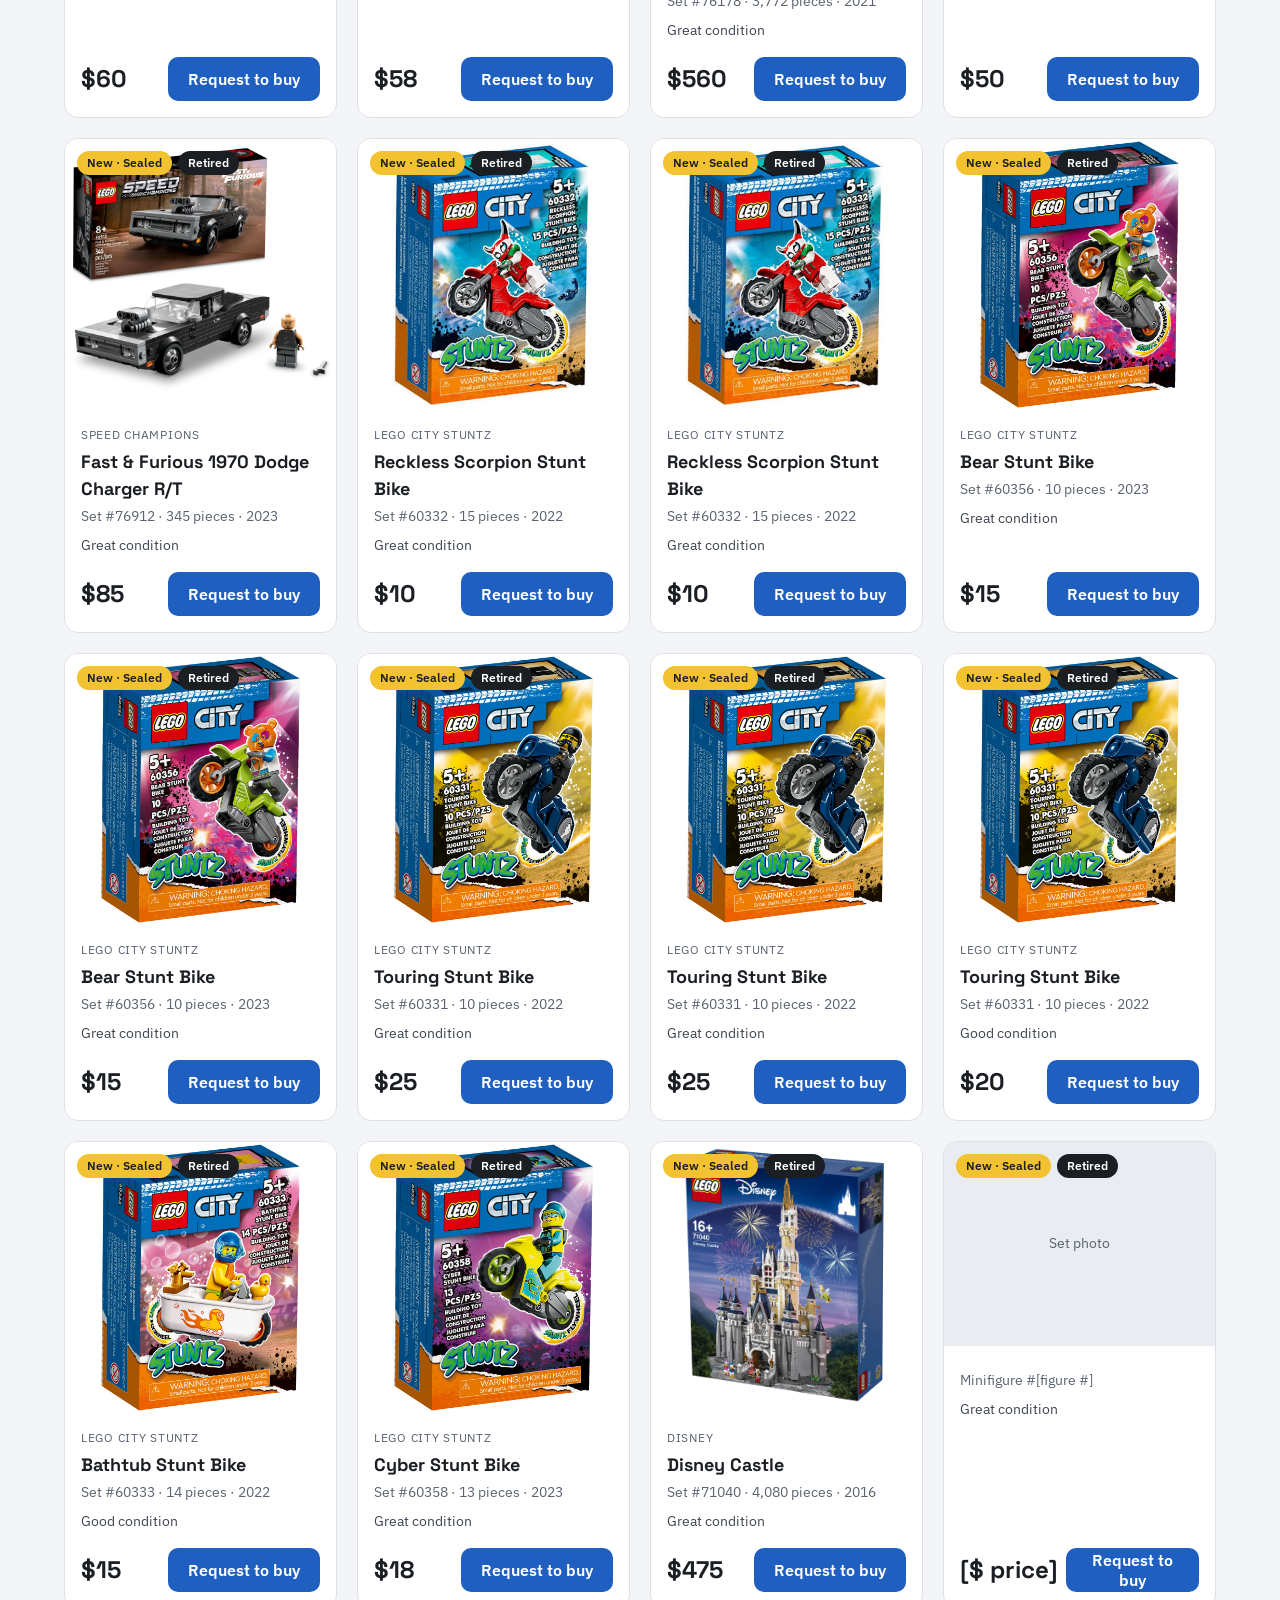
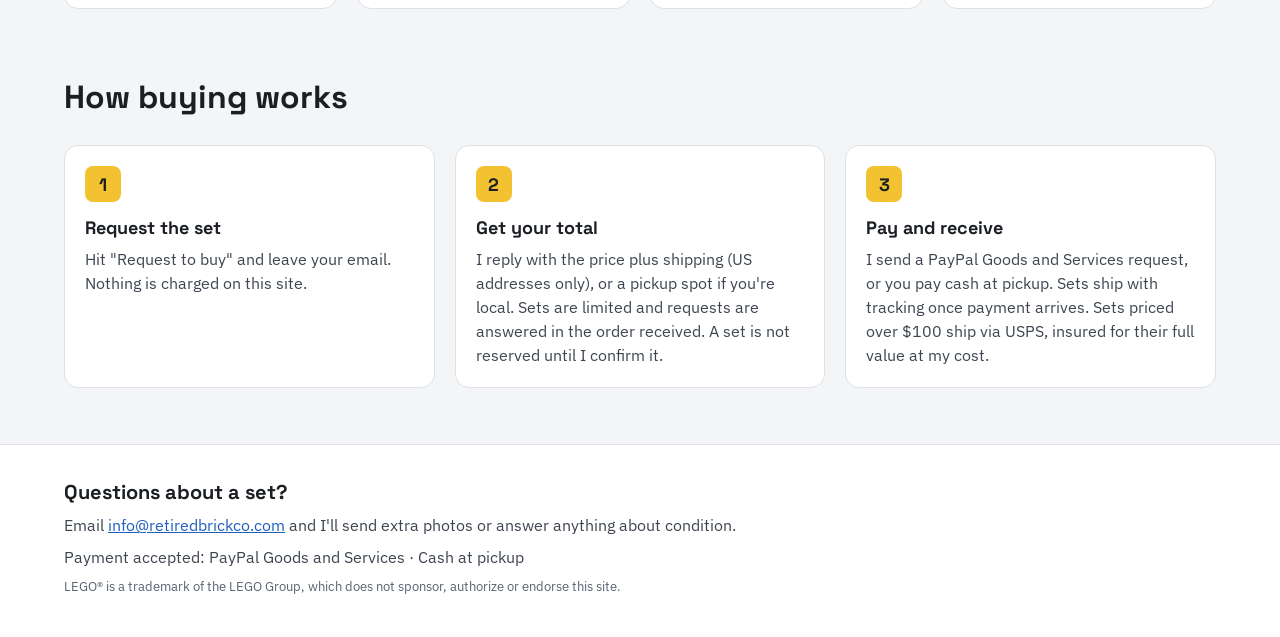
==== commit eeba59d8: "State that sets over $100 ship insured via USPS; record shipping and insurance decision Co-Authored-" ====
--- a/site/index.html
+++ b/site/index.html
@@ -118,7 +118,7 @@
               <input type="hidden" name="condition">
               <p class="error" id="req-error" role="alert" hidden></p>
               <button class="btn" type="submit" id="req-send">Send request</button>
-              <p class="form-note">Ships to US addresses only. I'll email you the shipping cost with your total. Pay by PayPal Goods and Services after I confirm, or cash at local pickup. Requests are answered in the order received.</p>
+              <p class="form-note">Ships to US addresses only. Sets over $100 ship via USPS, insured at my cost. I'll email you the shipping cost with your total. Pay by PayPal Goods and Services after I confirm, or cash at local pickup. Requests are answered in the order received.</p>
             </form>
             <div class="done" id="req-done" hidden>
               <svg width="40" height="40" viewBox="0 0 40 40" fill="none" stroke-width="3" stroke-linecap="round" stroke-linejoin="round" aria-hidden="true"><circle cx="20" cy="20" r="17"/><path d="M12 21l6 6 11-12"/></svg>
@@ -139,7 +139,7 @@
         <div class="steps">
           <div class="step"><span class="num">1</span><h3>Request the set</h3><p>Hit "Request to buy" and leave your email. Nothing is charged on this site.</p></div>
           <div class="step"><span class="num">2</span><h3>Get your total</h3><p>I reply with the price plus shipping (US addresses only), or a pickup spot if you're local. Sets are limited and requests are answered in the order received. A set is not reserved until I confirm it.</p></div>
-          <div class="step"><span class="num">3</span><h3>Pay and receive</h3><p>I send a PayPal Goods and Services request, or you pay cash at pickup. Sets ship with tracking once payment arrives.</p></div>
+          <div class="step"><span class="num">3</span><h3>Pay and receive</h3><p>I send a PayPal Goods and Services request, or you pay cash at pickup. Sets ship with tracking once payment arrives. Sets priced over $100 ship via USPS, insured for their full value at my cost.</p></div>
         </div>
       </div>
     </section>
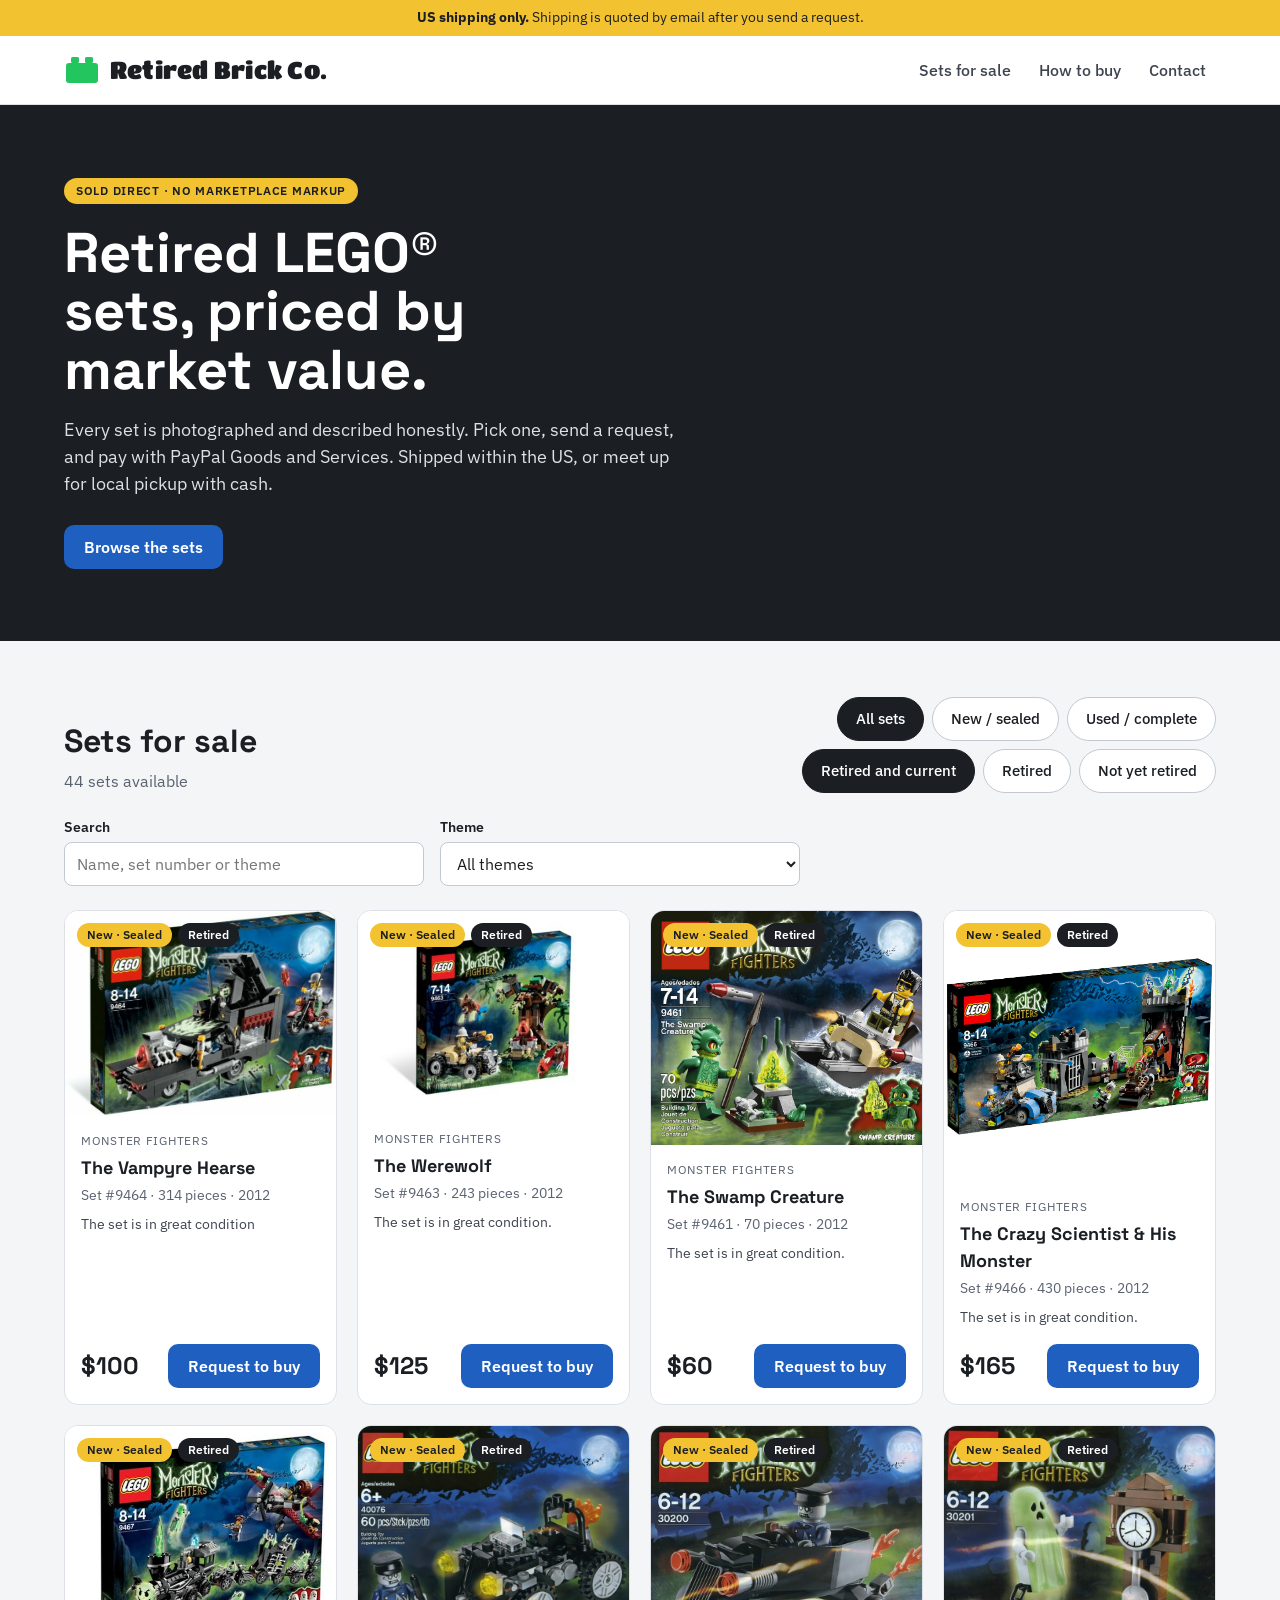
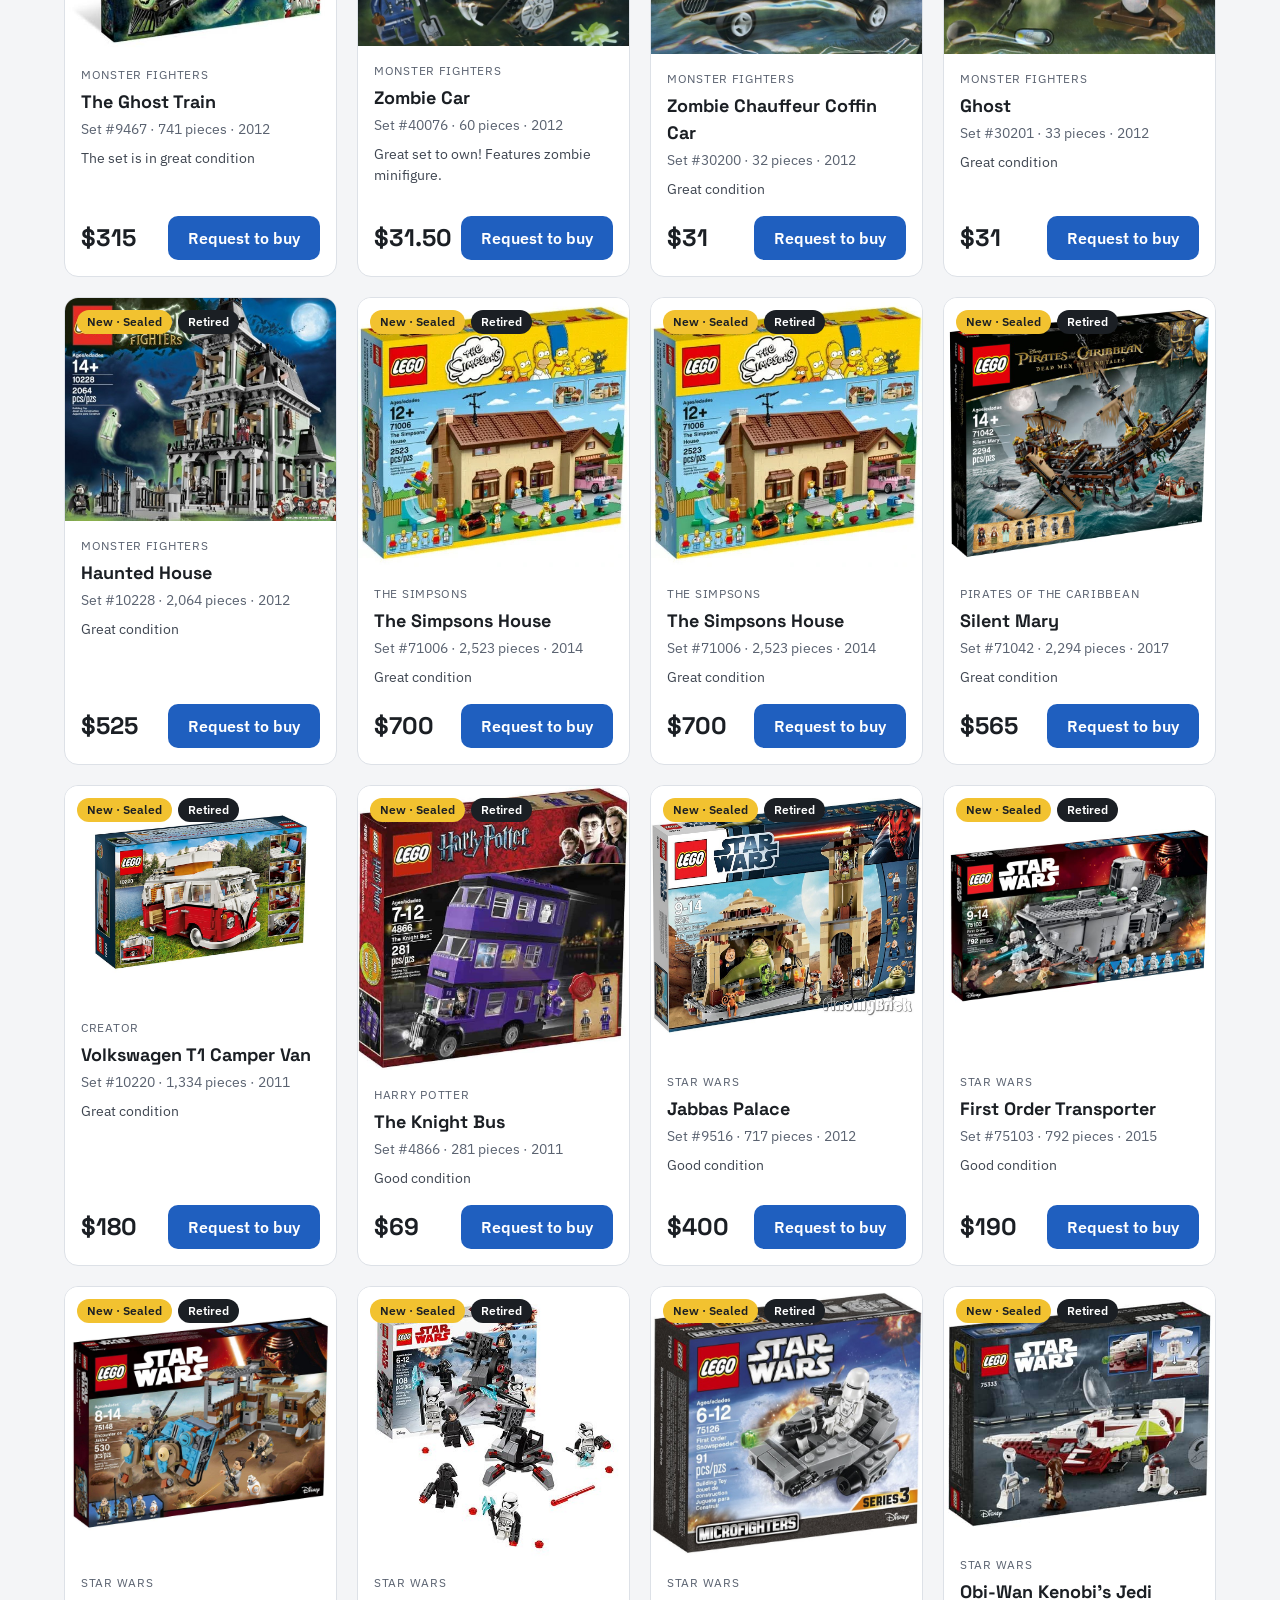
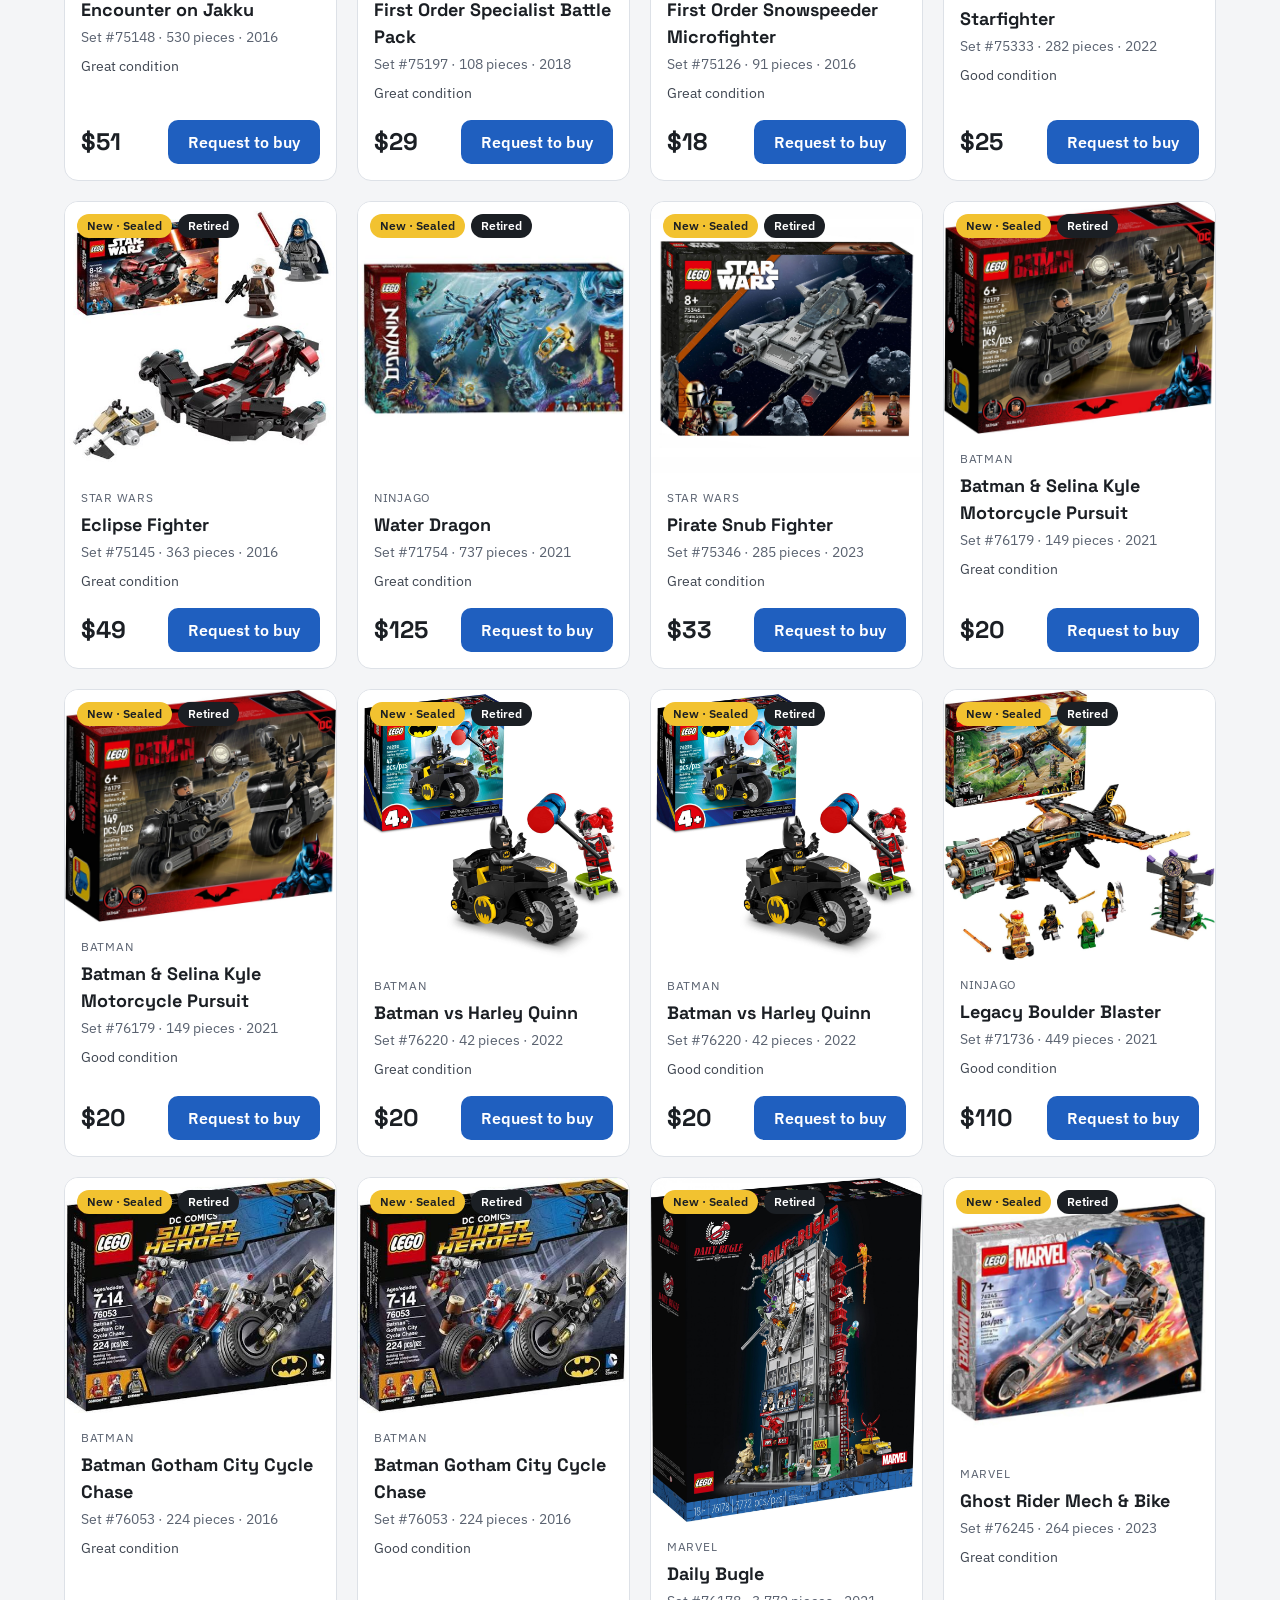
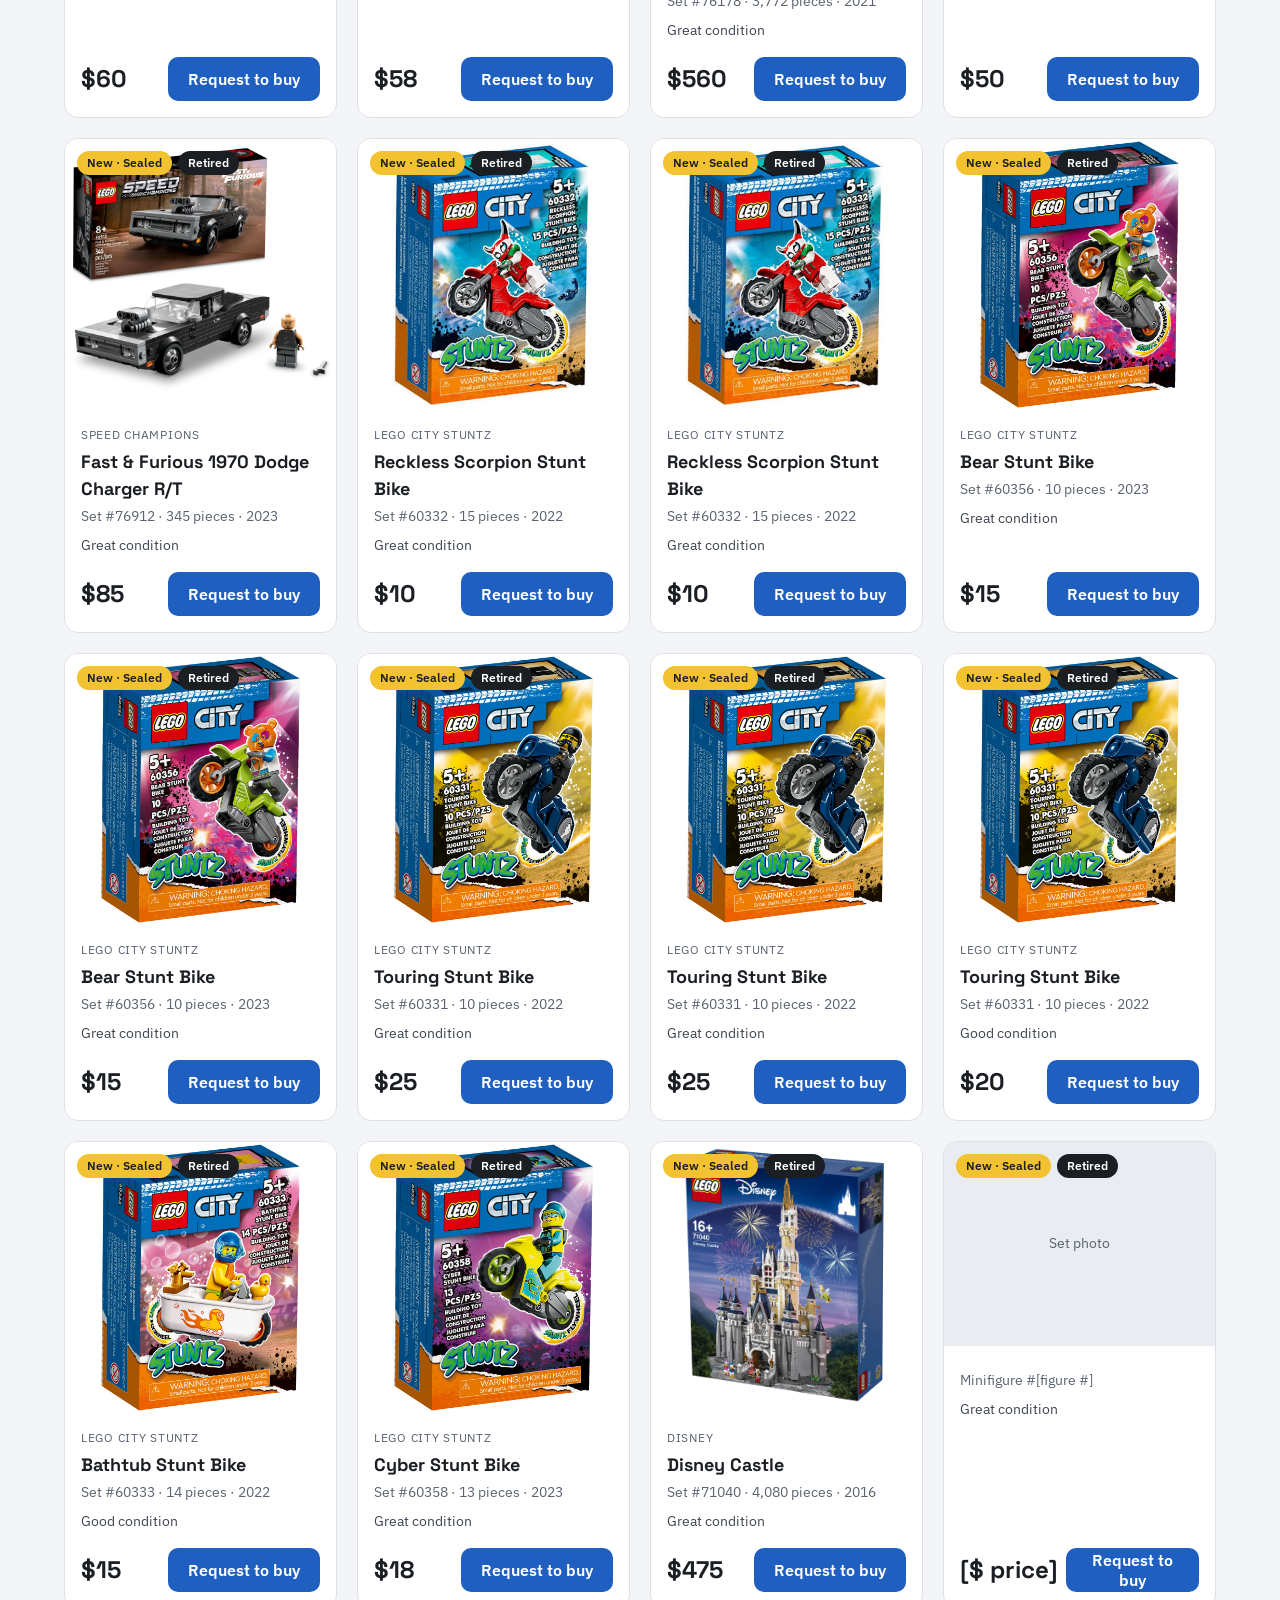
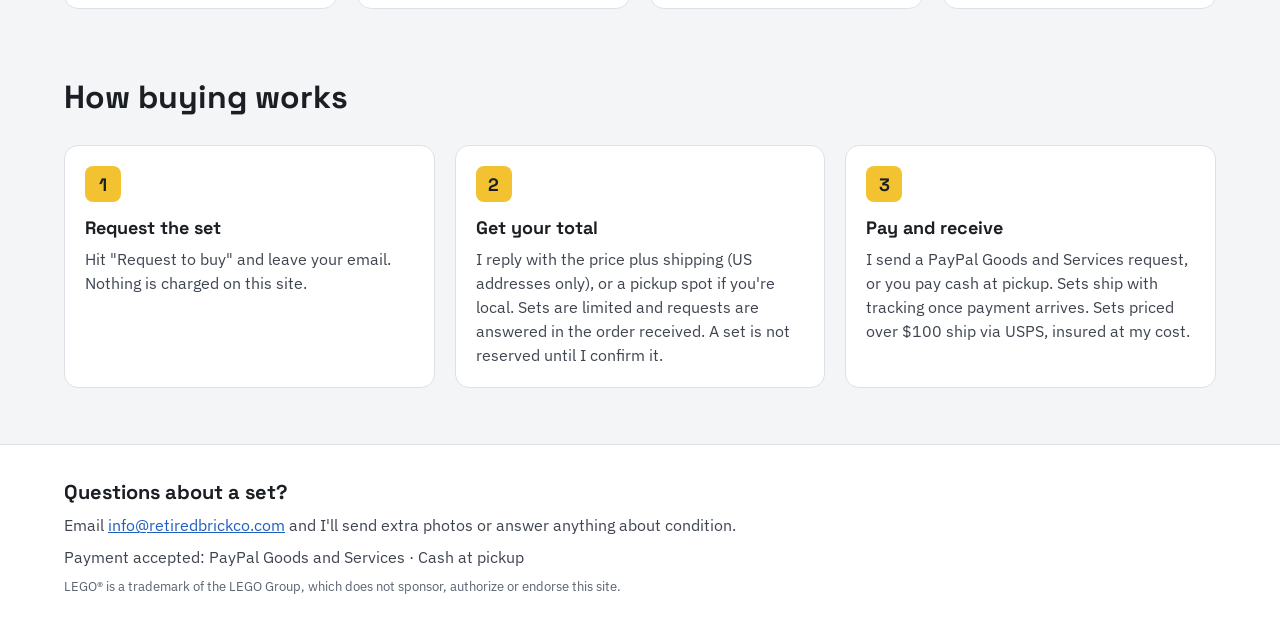
==== commit f8787cb0: "Say sets over $100 ship via USPS 'insured at my cost' Co-Authored-By: Claude Sonnet 5.5 <noreply@ant" ====
--- a/site/index.html
+++ b/site/index.html
@@ -139,7 +139,7 @@
         <div class="steps">
           <div class="step"><span class="num">1</span><h3>Request the set</h3><p>Hit "Request to buy" and leave your email. Nothing is charged on this site.</p></div>
           <div class="step"><span class="num">2</span><h3>Get your total</h3><p>I reply with the price plus shipping (US addresses only), or a pickup spot if you're local. Sets are limited and requests are answered in the order received. A set is not reserved until I confirm it.</p></div>
-          <div class="step"><span class="num">3</span><h3>Pay and receive</h3><p>I send a PayPal Goods and Services request, or you pay cash at pickup. Sets ship with tracking once payment arrives. Sets priced over $100 ship via USPS, insured for their full value at my cost.</p></div>
+          <div class="step"><span class="num">3</span><h3>Pay and receive</h3><p>I send a PayPal Goods and Services request, or you pay cash at pickup. Sets ship with tracking once payment arrives. Sets priced over $100 ship via USPS, insured at my cost.</p></div>
         </div>
       </div>
     </section>
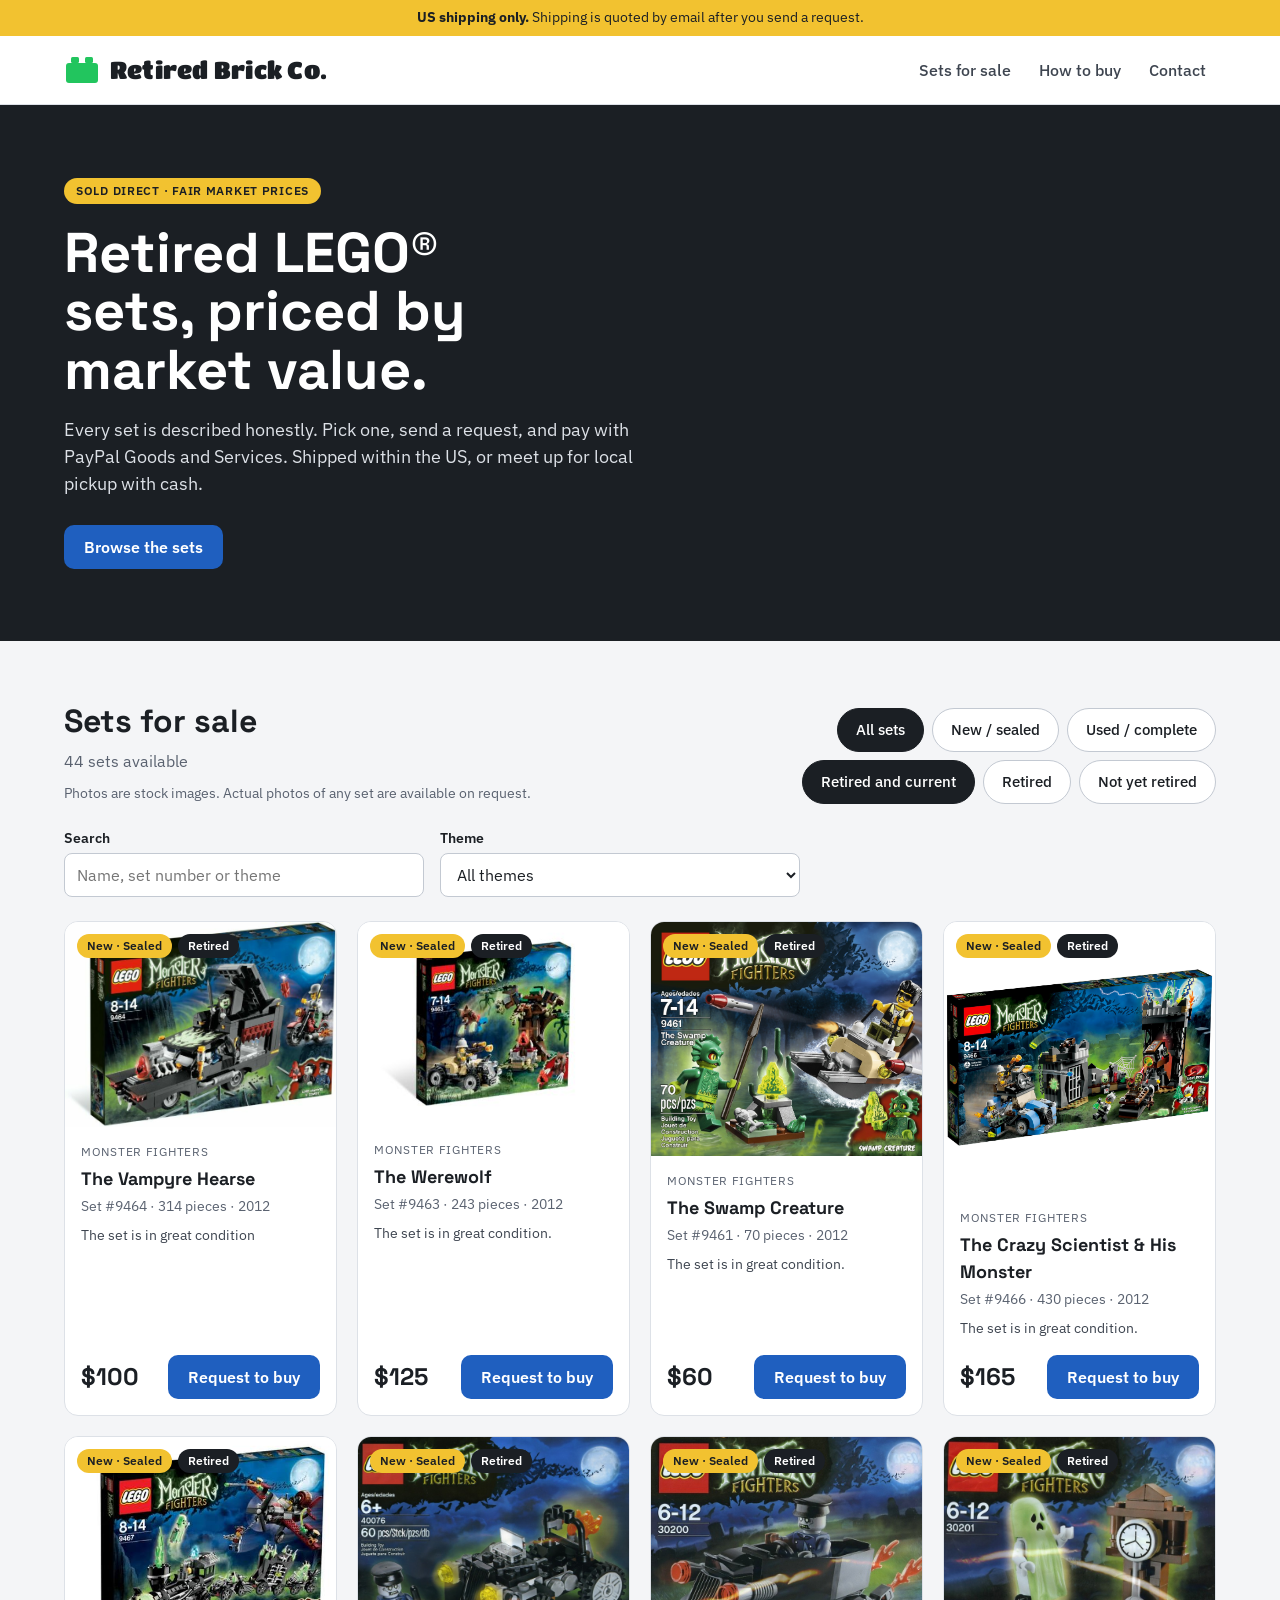
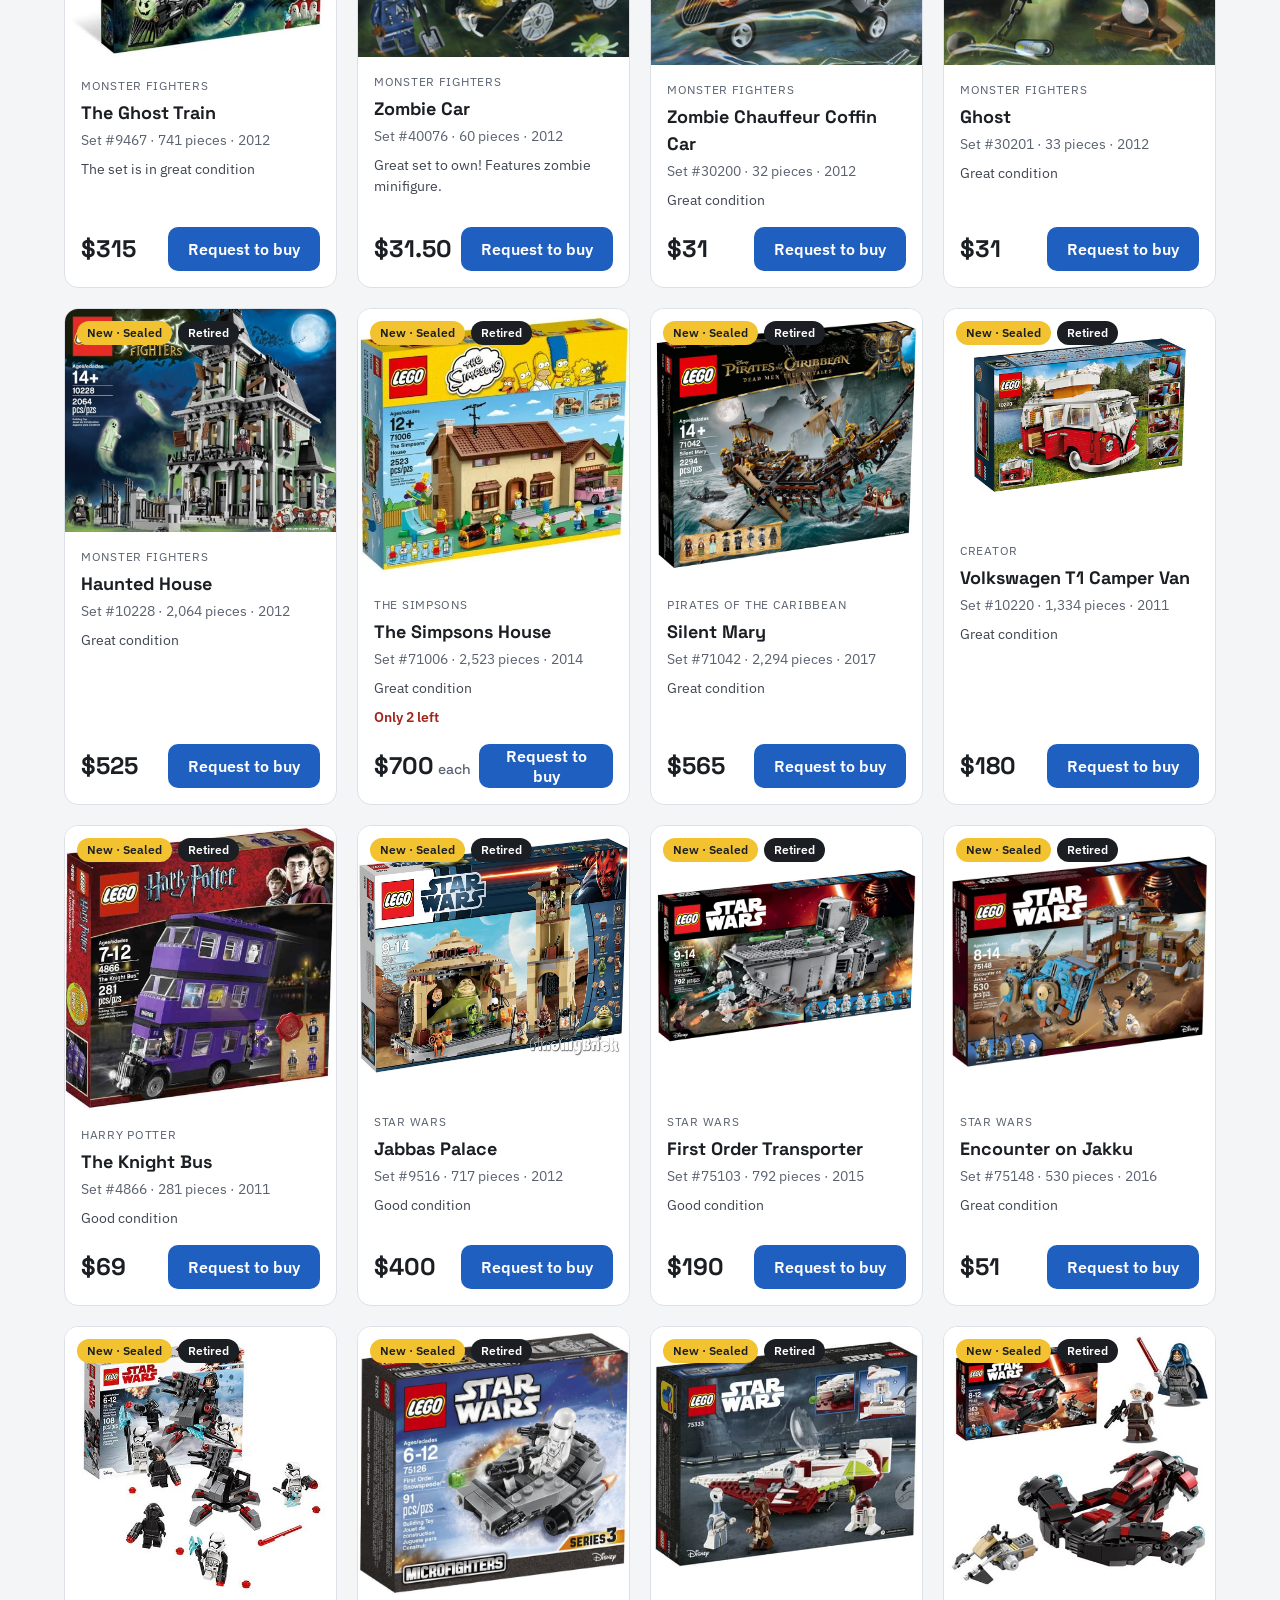
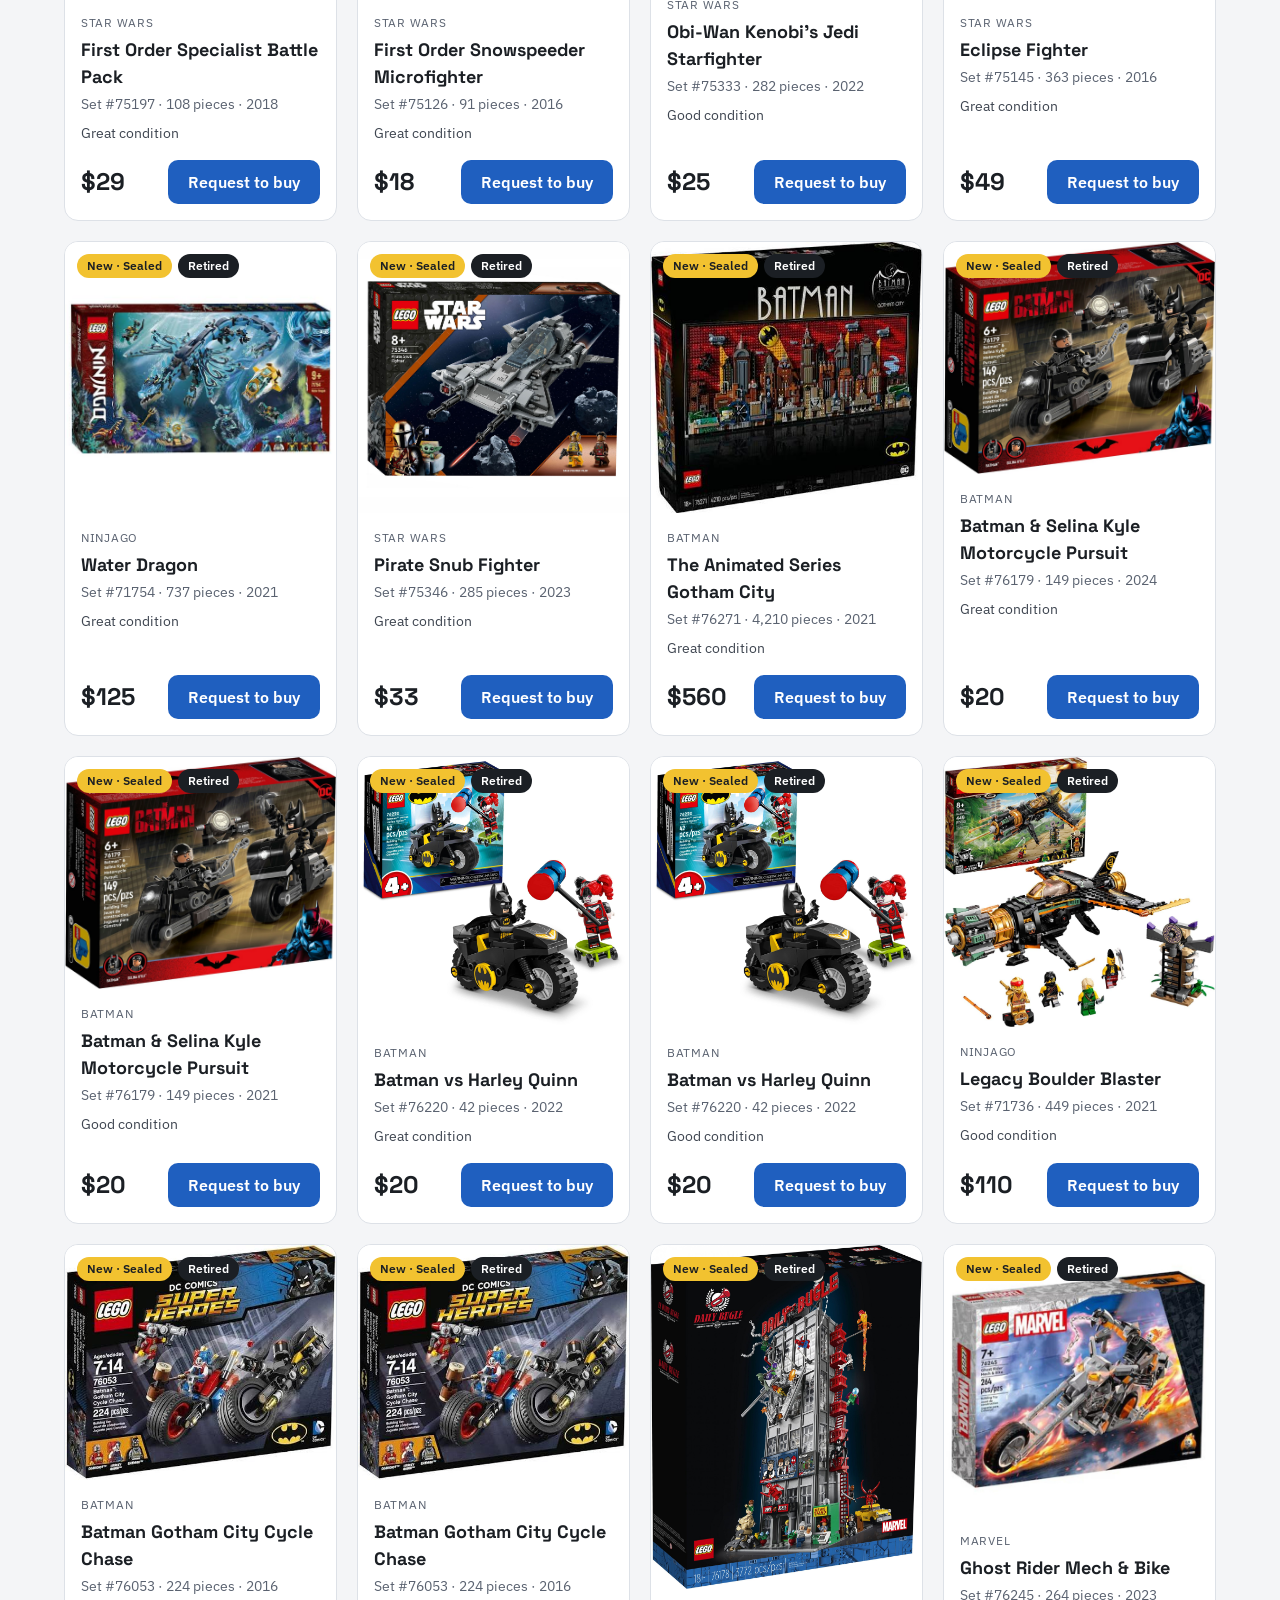
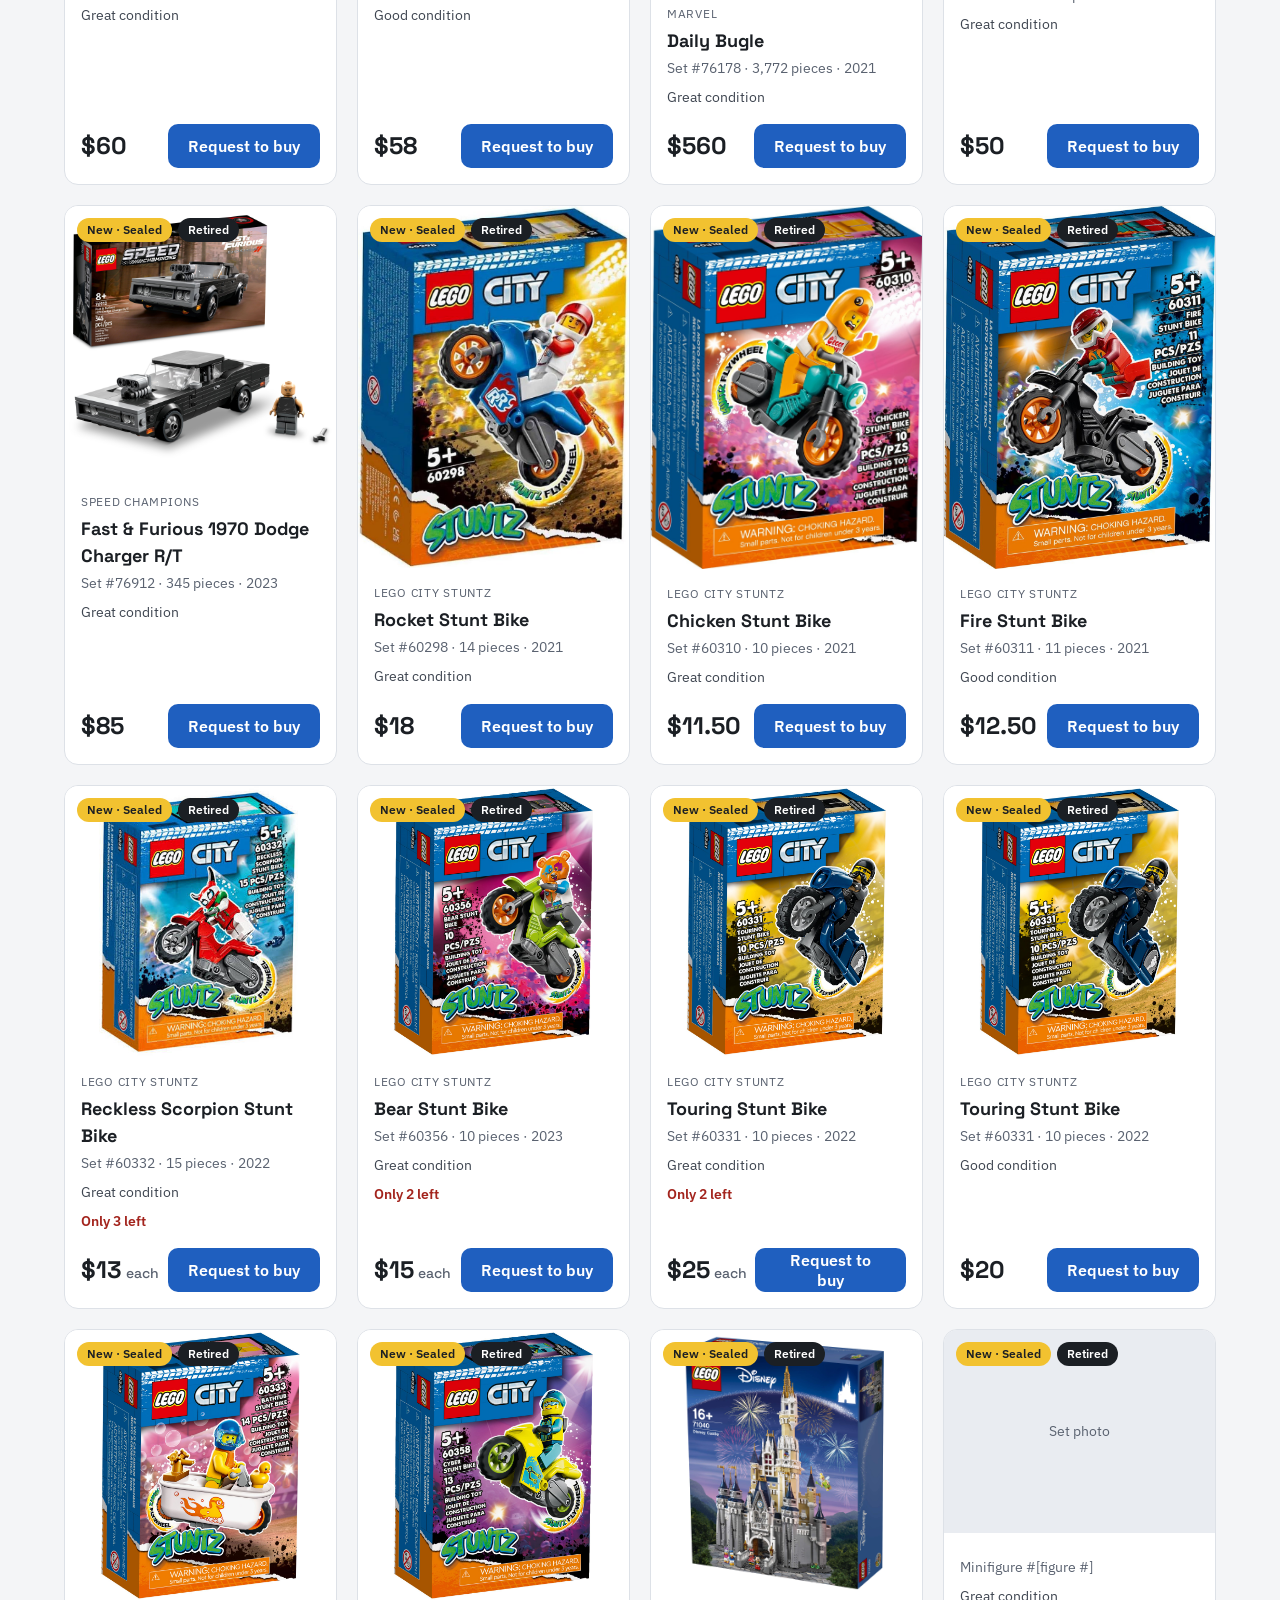
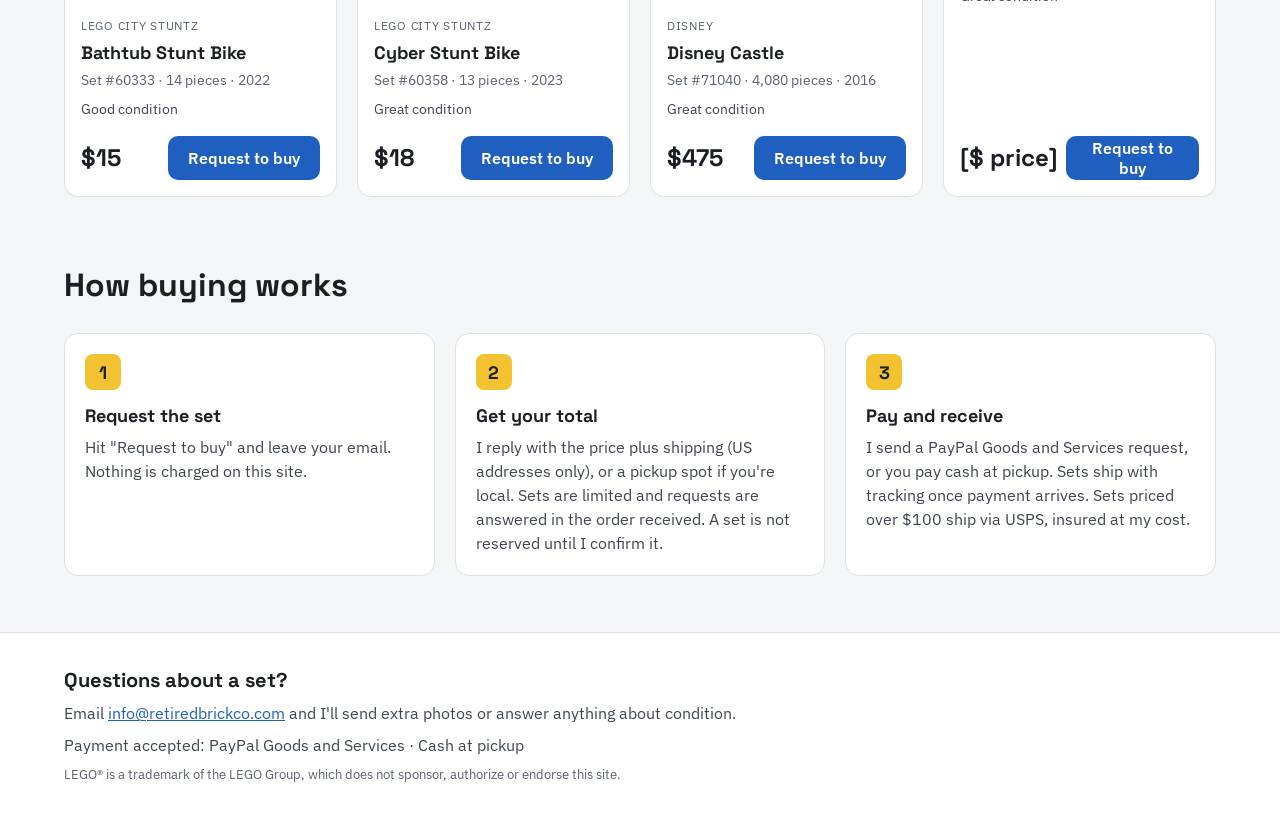
==== commit 8eb8bb22: "Change pill to 'Fair market prices'; note photos are stock images Co-Authored-By: Claude Sonnet 5.5 " ====
--- a/site/index.html
+++ b/site/index.html
@@ -33,9 +33,9 @@
   <main id="top">
     <section class="hero">
       <div class="wrap">
-        <span class="pill-tag">SOLD DIRECT · NO MARKETPLACE MARKUP</span>
+        <span class="pill-tag">SOLD DIRECT · FAIR MARKET PRICES</span>
         <h1>Retired LEGO® sets, priced by market value.</h1>
-        <p>Every set is photographed and described honestly. Pick one, send a request, and pay with PayPal Goods and Services. Shipped within the US, or meet up for local pickup with cash.</p>
+        <p>Every set is described honestly. Pick one, send a request, and pay with PayPal Goods and Services. Shipped within the US, or meet up for local pickup with cash.</p>
         <a class="btn" href="#sets">Browse the sets</a>
       </div>
     </section>
@@ -46,6 +46,7 @@
           <div>
             <h2>Sets for sale</h2>
             <p id="count" aria-live="polite"></p>
+            <p class="form-note">Photos are stock images. Actual photos of any set are available on request.</p>
           </div>
           <div class="filter-groups">
             <div class="filters" role="group" aria-label="Filter by condition">
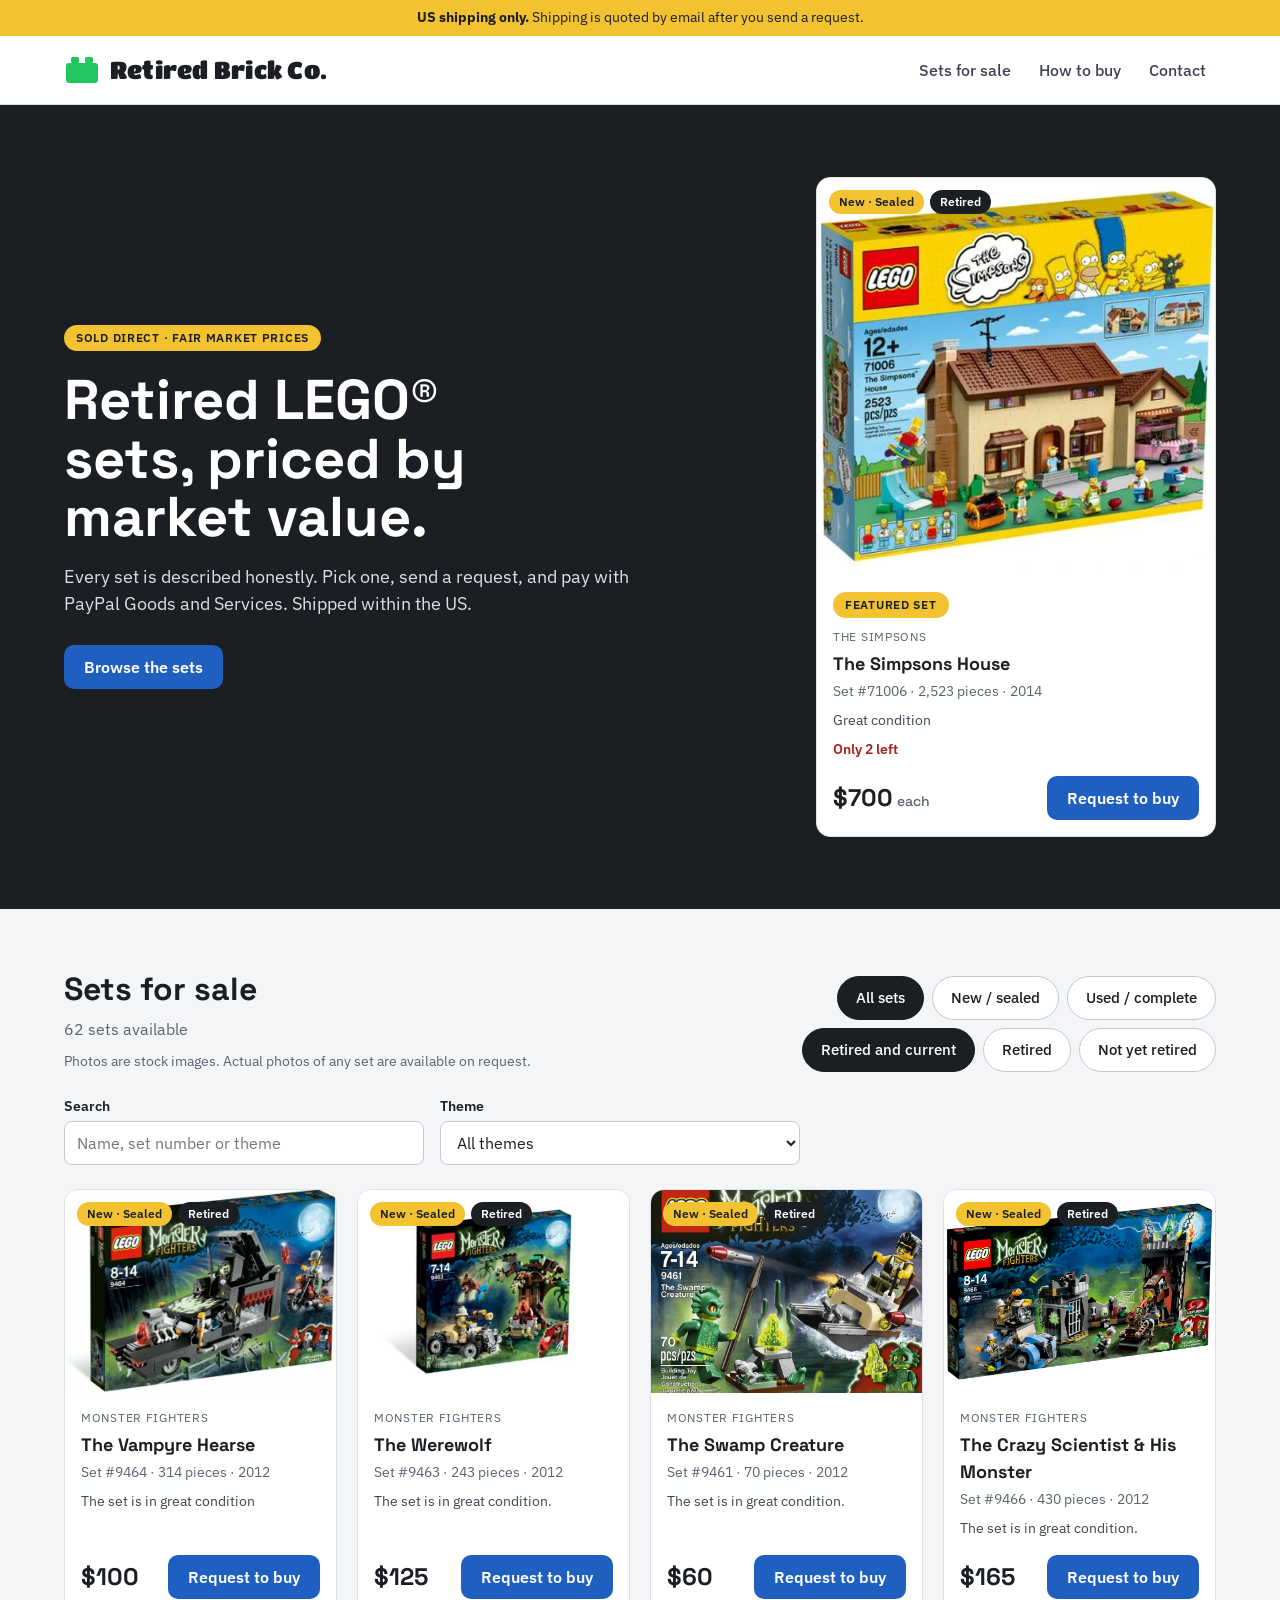
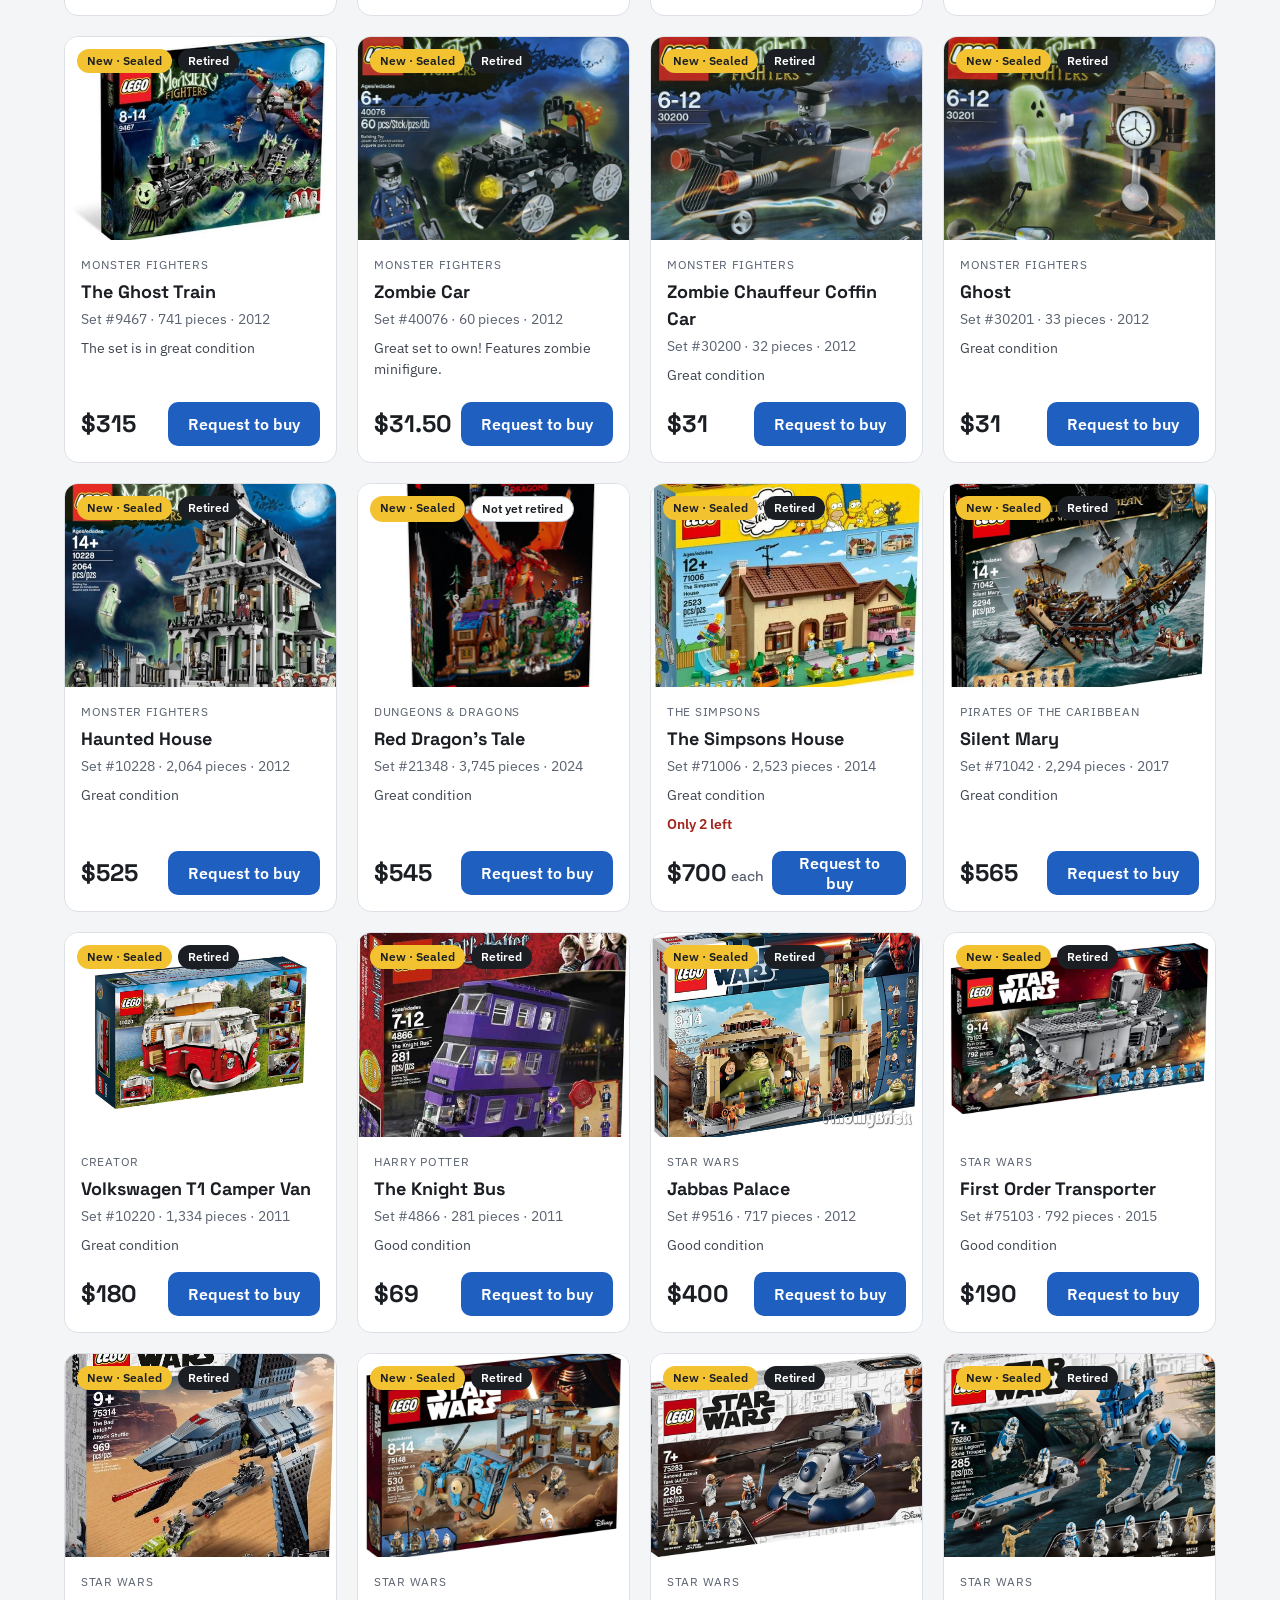
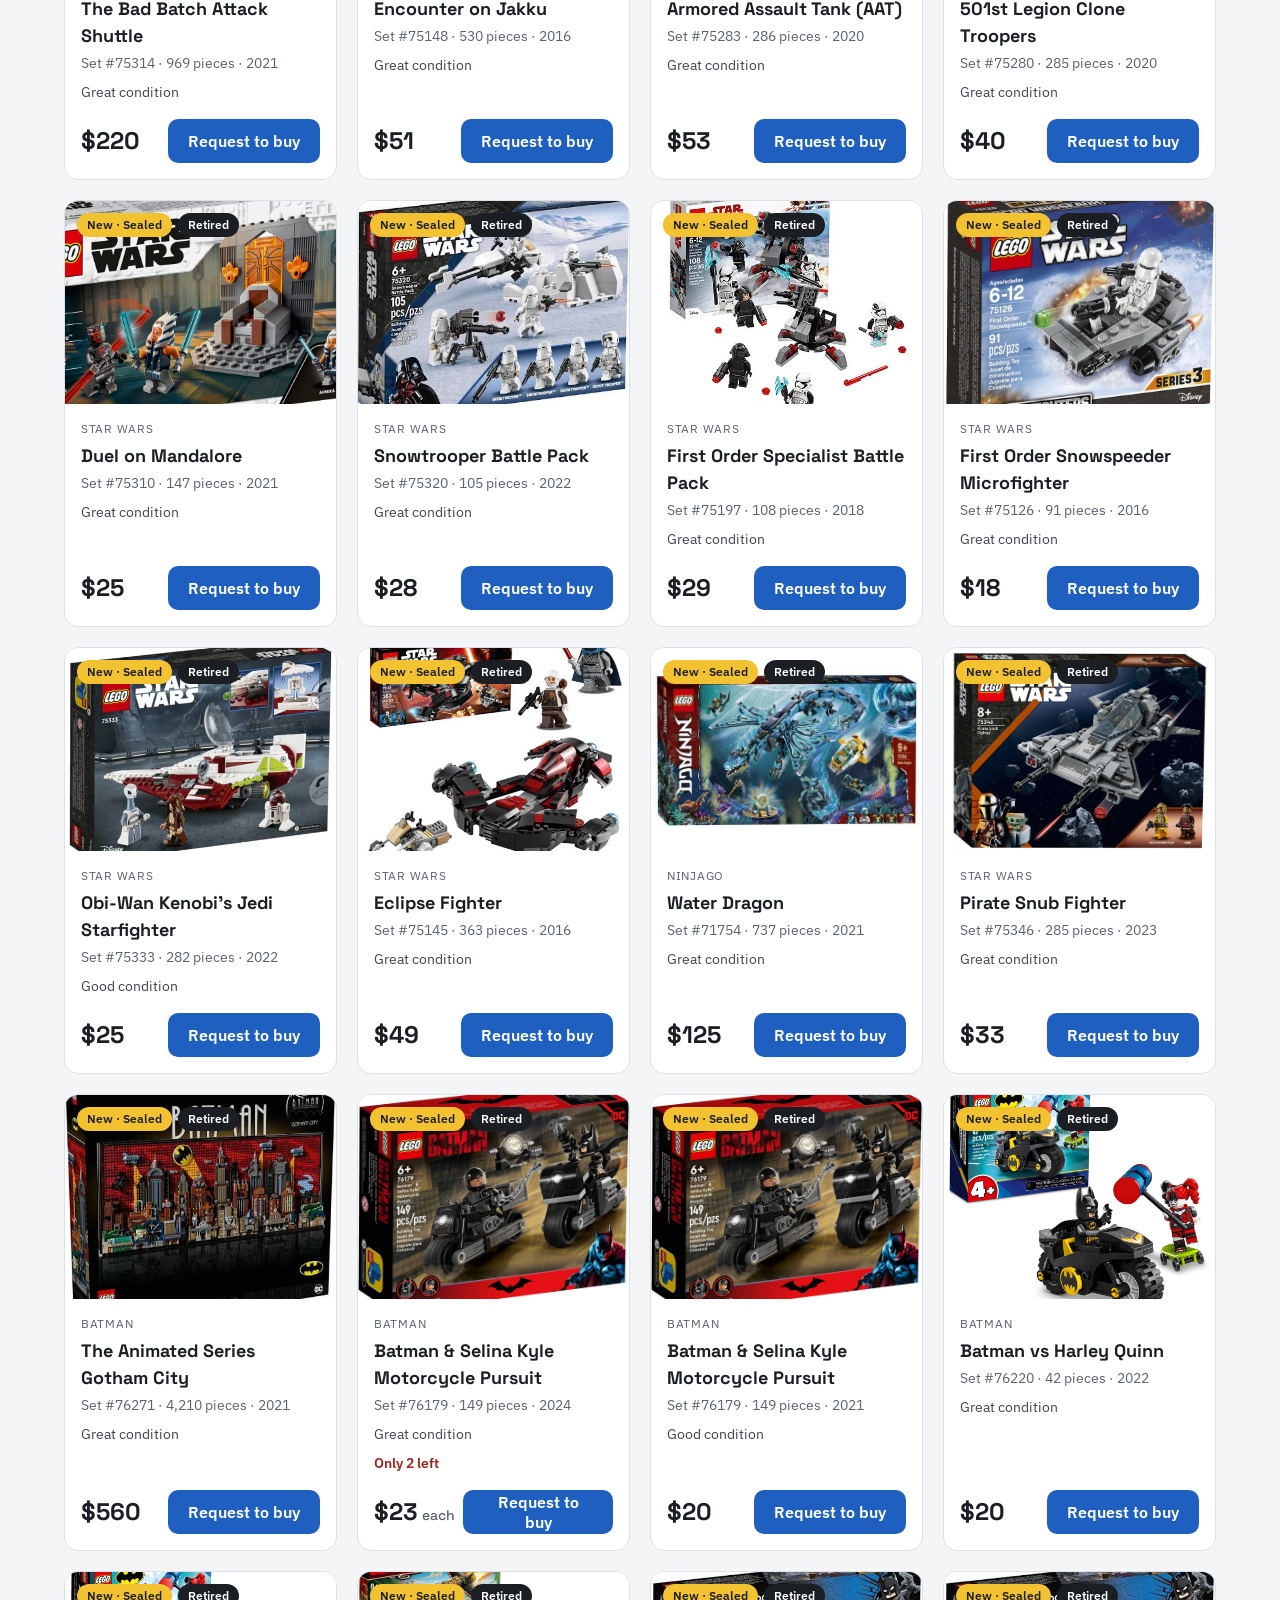
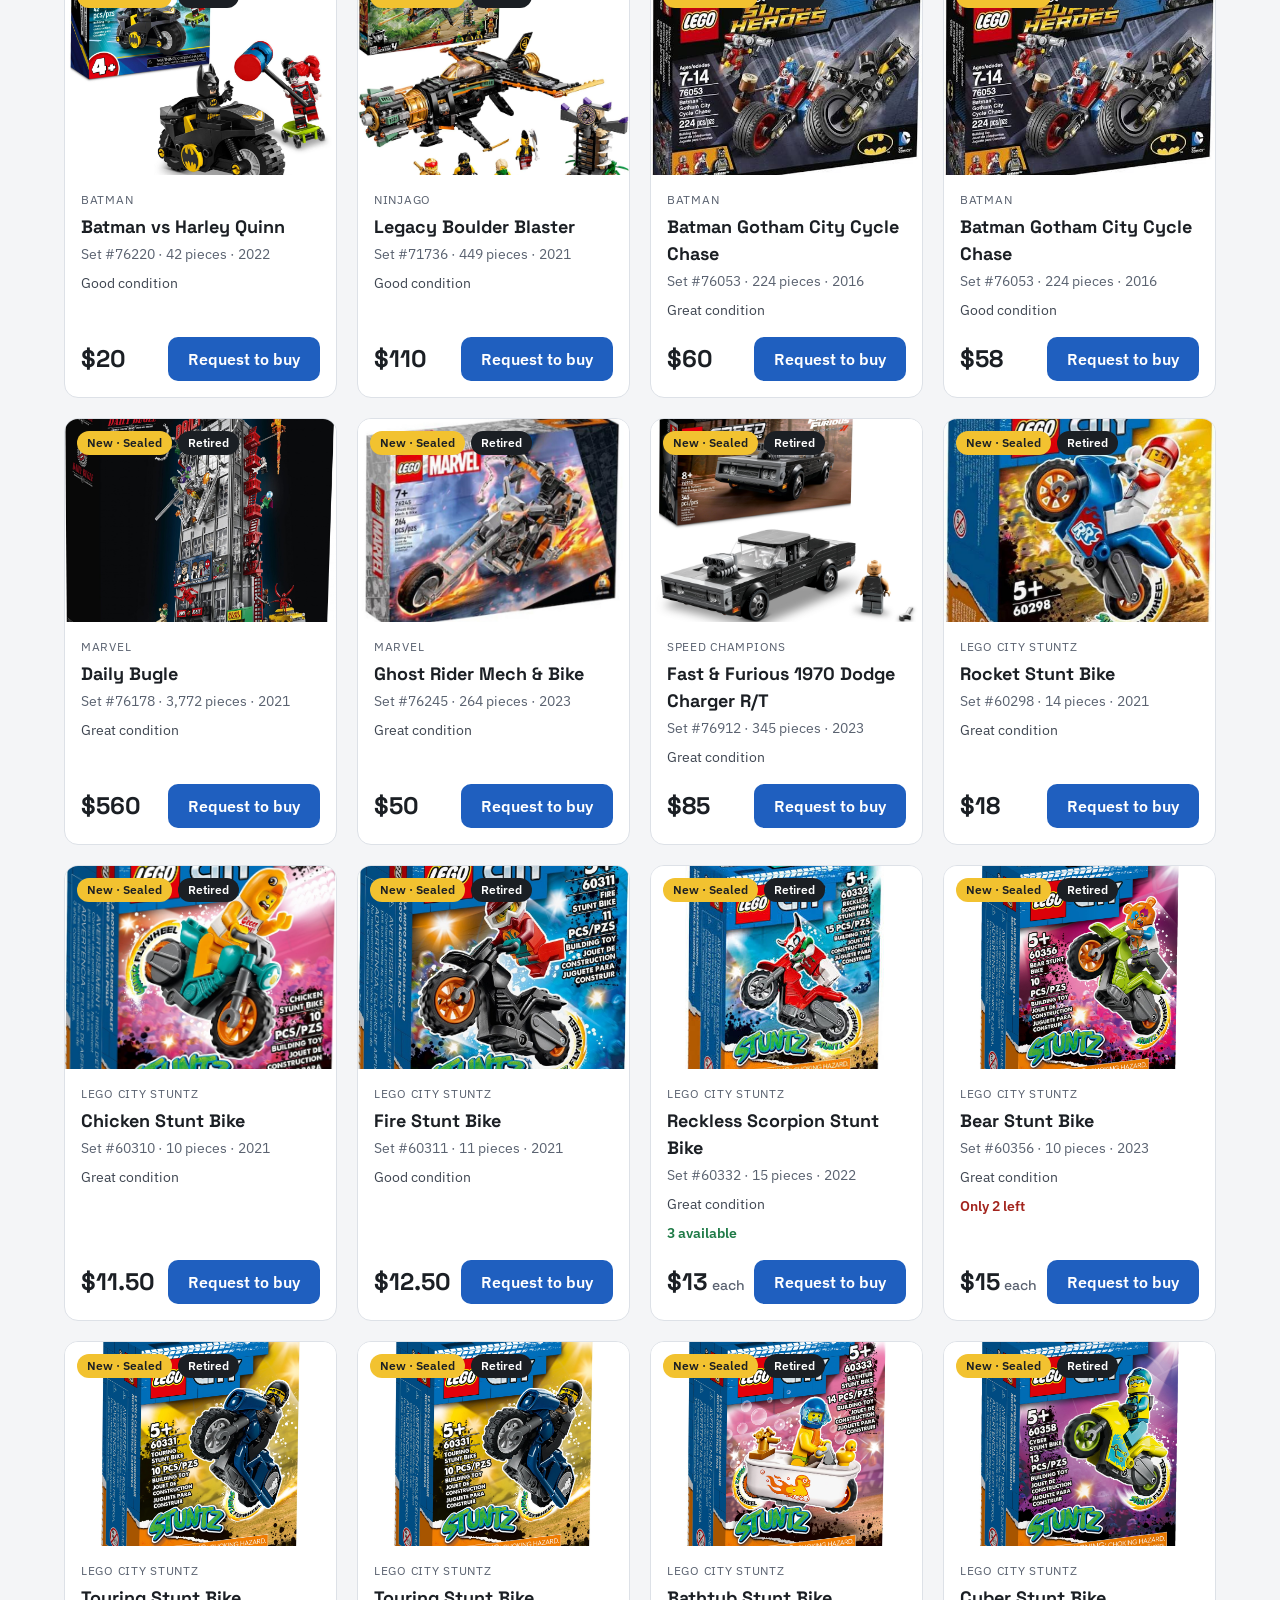
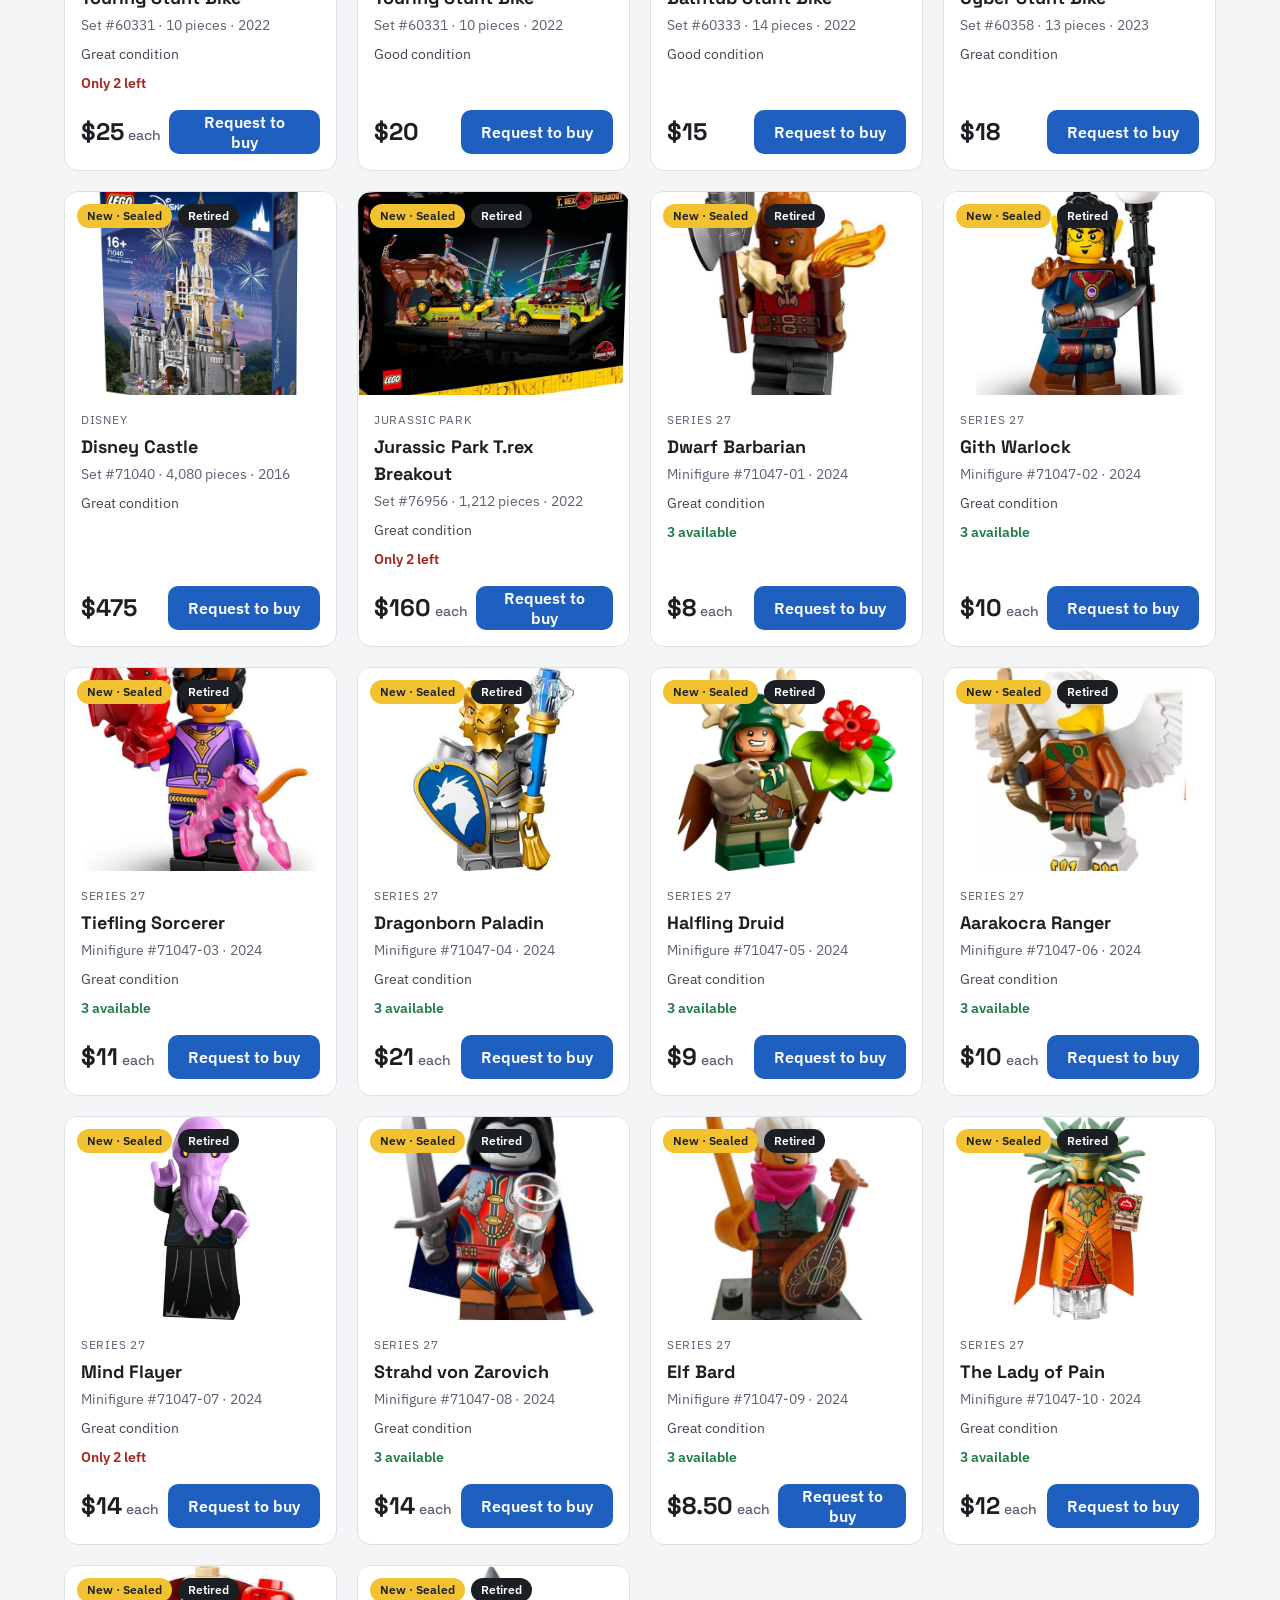
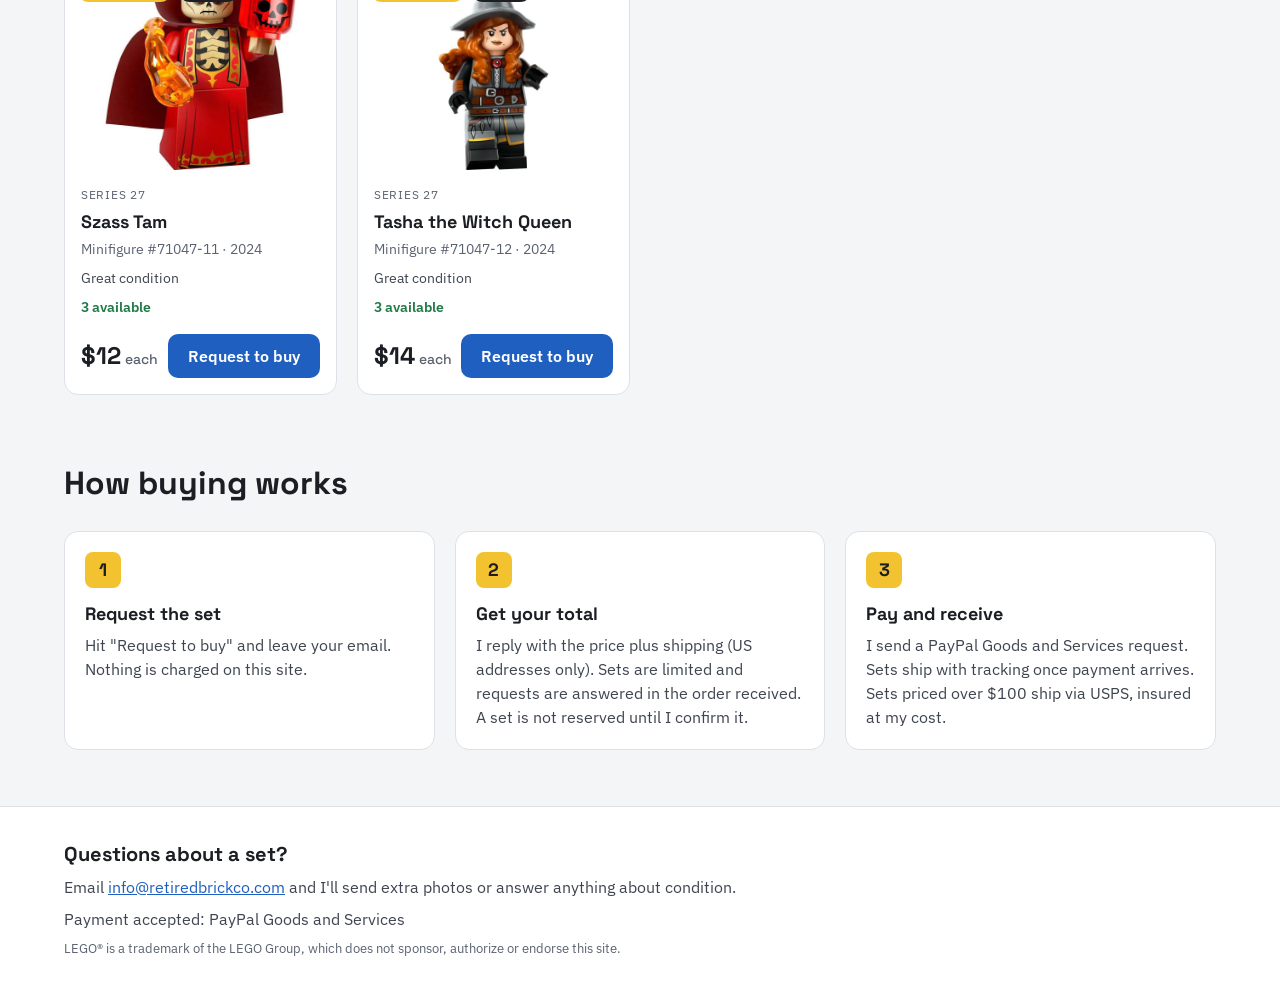
==== commit 61e83419: "Remove local pickup and cash wording; add featured set card in hero (71006) Co-Authored-By: Claude S" ====
--- a/site/index.html
+++ b/site/index.html
@@ -4,7 +4,7 @@
   <meta charset="utf-8">
   <meta name="viewport" content="width=device-width, initial-scale=1">
   <title>Retired Brick Co. | Retired LEGO sets, sold direct</title>
-  <meta name="description" content="Retired LEGO sets sold direct. Pick a set, send a request, pay with PayPal Goods and Services or cash at local pickup.">
+  <meta name="description" content="Retired LEGO sets sold direct. Pick a set, send a request, pay with PayPal Goods and Services.">
   <link rel="preconnect" href="https://fonts.googleapis.com">
   <link rel="preconnect" href="https://fonts.gstatic.com" crossorigin>
   <link href="https://fonts.googleapis.com/css2?family=IBM+Plex+Sans:wght@400;500;600&family=Space+Grotesk:wght@500;600;700&family=Titan+One&display=swap" rel="stylesheet">
@@ -32,11 +32,14 @@
 
   <main id="top">
     <section class="hero">
-      <div class="wrap">
-        <span class="pill-tag">SOLD DIRECT · FAIR MARKET PRICES</span>
-        <h1>Retired LEGO® sets, priced by market value.</h1>
-        <p>Every set is described honestly. Pick one, send a request, and pay with PayPal Goods and Services. Shipped within the US, or meet up for local pickup with cash.</p>
-        <a class="btn" href="#sets">Browse the sets</a>
+      <div class="wrap" id="hero-wrap">
+        <div class="hero-copy">
+          <span class="pill-tag">SOLD DIRECT · FAIR MARKET PRICES</span>
+          <h1>Retired LEGO® sets, priced by market value.</h1>
+          <p>Every set is described honestly. Pick one, send a request, and pay with PayPal Goods and Services. Shipped within the US.</p>
+          <a class="btn" href="#sets">Browse the sets</a>
+        </div>
+        <div id="featured" aria-label="Featured set" hidden></div>
       </div>
     </section>
 
@@ -95,13 +98,6 @@
                 <label for="f-qty" id="qty-label">How many?</label>
                 <input type="number" id="f-qty" name="quantity" min="1" max="1" value="1" step="1" inputmode="numeric">
               </div>
-              <fieldset class="field">
-                <legend>How do you want it?</legend>
-                <div class="choices">
-                  <label><input type="radio" name="delivery" value="Ship" checked> Ship it to me</label>
-                  <label><input type="radio" name="delivery" value="Pickup"> Local pickup</label>
-                </div>
-              </fieldset>
               <div class="field" id="zip-field">
                 <label for="f-zip">ZIP code (US only, for a shipping quote)</label>
                 <input type="text" id="f-zip" name="zip" inputmode="numeric" autocomplete="postal-code" maxlength="10">
@@ -119,7 +115,7 @@
               <input type="hidden" name="condition">
               <p class="error" id="req-error" role="alert" hidden></p>
               <button class="btn" type="submit" id="req-send">Send request</button>
-              <p class="form-note">Ships to US addresses only. Sets over $100 ship via USPS, insured at my cost. I'll email you the shipping cost with your total. Pay by PayPal Goods and Services after I confirm, or cash at local pickup. Requests are answered in the order received.</p>
+              <p class="form-note">Ships to US addresses only. Sets over $100 ship via USPS, insured at my cost. I'll email you the shipping cost with your total. Pay by PayPal Goods and Services after I confirm. Requests are answered in the order received.</p>
             </form>
             <div class="done" id="req-done" hidden>
               <svg width="40" height="40" viewBox="0 0 40 40" fill="none" stroke-width="3" stroke-linecap="round" stroke-linejoin="round" aria-hidden="true"><circle cx="20" cy="20" r="17"/><path d="M12 21l6 6 11-12"/></svg>
@@ -139,8 +135,8 @@
         <h2>How buying works</h2>
         <div class="steps">
           <div class="step"><span class="num">1</span><h3>Request the set</h3><p>Hit "Request to buy" and leave your email. Nothing is charged on this site.</p></div>
-          <div class="step"><span class="num">2</span><h3>Get your total</h3><p>I reply with the price plus shipping (US addresses only), or a pickup spot if you're local. Sets are limited and requests are answered in the order received. A set is not reserved until I confirm it.</p></div>
-          <div class="step"><span class="num">3</span><h3>Pay and receive</h3><p>I send a PayPal Goods and Services request, or you pay cash at pickup. Sets ship with tracking once payment arrives. Sets priced over $100 ship via USPS, insured at my cost.</p></div>
+          <div class="step"><span class="num">2</span><h3>Get your total</h3><p>I reply with the price plus shipping (US addresses only). Sets are limited and requests are answered in the order received. A set is not reserved until I confirm it.</p></div>
+          <div class="step"><span class="num">3</span><h3>Pay and receive</h3><p>I send a PayPal Goods and Services request. Sets ship with tracking once payment arrives. Sets priced over $100 ship via USPS, insured at my cost.</p></div>
         </div>
       </div>
     </section>
@@ -150,7 +146,7 @@
     <div class="wrap">
       <h2>Questions about a set?</h2>
       <p>Email <a href="mailto:info@retiredbrickco.com">info@retiredbrickco.com</a> and I'll send extra photos or answer anything about condition.</p>
-      <p>Payment accepted: PayPal Goods and Services · Cash at pickup</p>
+      <p>Payment accepted: PayPal Goods and Services</p>
       <p class="legal">LEGO® is a trademark of the LEGO Group, which does not sponsor, authorize or endorse this site.</p>
     </div>
   </footer>
--- a/site/styles.css
+++ b/site/styles.css
@@ -65,7 +65,11 @@
   padding: 4px 12px; border-radius: 999px;
 }
 .hero h1 { font-size: 56px; line-height: 1.05; margin: 20px 0 16px; max-width: 14ch; }
-.hero p { font-size: 18px; max-width: 56ch; color: #DDE1E7; margin: 0 0 28px; }
+.hero-copy p { font-size: 18px; max-width: 56ch; color: #DDE1E7; margin: 0 0 28px; }
+
+.hero .wrap.has-feature { display: grid; grid-template-columns: 1.2fr 1fr; gap: 48px; align-items: center; }
+#featured { color: var(--ink); max-width: 400px; width: 100%; justify-self: end; }
+#featured .pill-tag { margin-bottom: 10px; align-self: flex-start; }
 
 .btn {
   display: inline-flex; align-items: center; justify-content: center;
@@ -111,6 +115,15 @@
   display: flex; align-items: center; justify-content: center; color: var(--muted); font-size: 14px;
 }
 .photo img { width: 100%; height: 100%; object-fit: cover; display: block; }
+/* Mouse hover on a card photo zooms in; app.js moves the zoom point with the cursor */
+@media (hover: hover) {
+  .grid .photo { overflow: hidden; cursor: zoom-in; }
+  .grid .photo img { transition: transform .15s ease-out; }
+  .grid .photo:hover img { transform: scale(2); }
+}
+@media (prefers-reduced-motion: reduce) {
+  .grid .photo img { transition: none; }
+}
 .badge {
   position: absolute; top: 12px; left: 12px; padding: 3px 10px; border-radius: 999px;
   font-size: 12px; font-weight: 600; background: var(--used); color: var(--ink);
@@ -200,6 +213,8 @@
 @media (max-width: 720px) {
   .hero { padding: 48px 0; }
   .hero h1 { font-size: 36px; }
+  .hero .wrap.has-feature { grid-template-columns: 1fr; gap: 32px; }
+  #featured { justify-self: stretch; max-width: none; }
   .request { grid-template-columns: 1fr; }
   .filter-groups { align-items: flex-start; }
 }
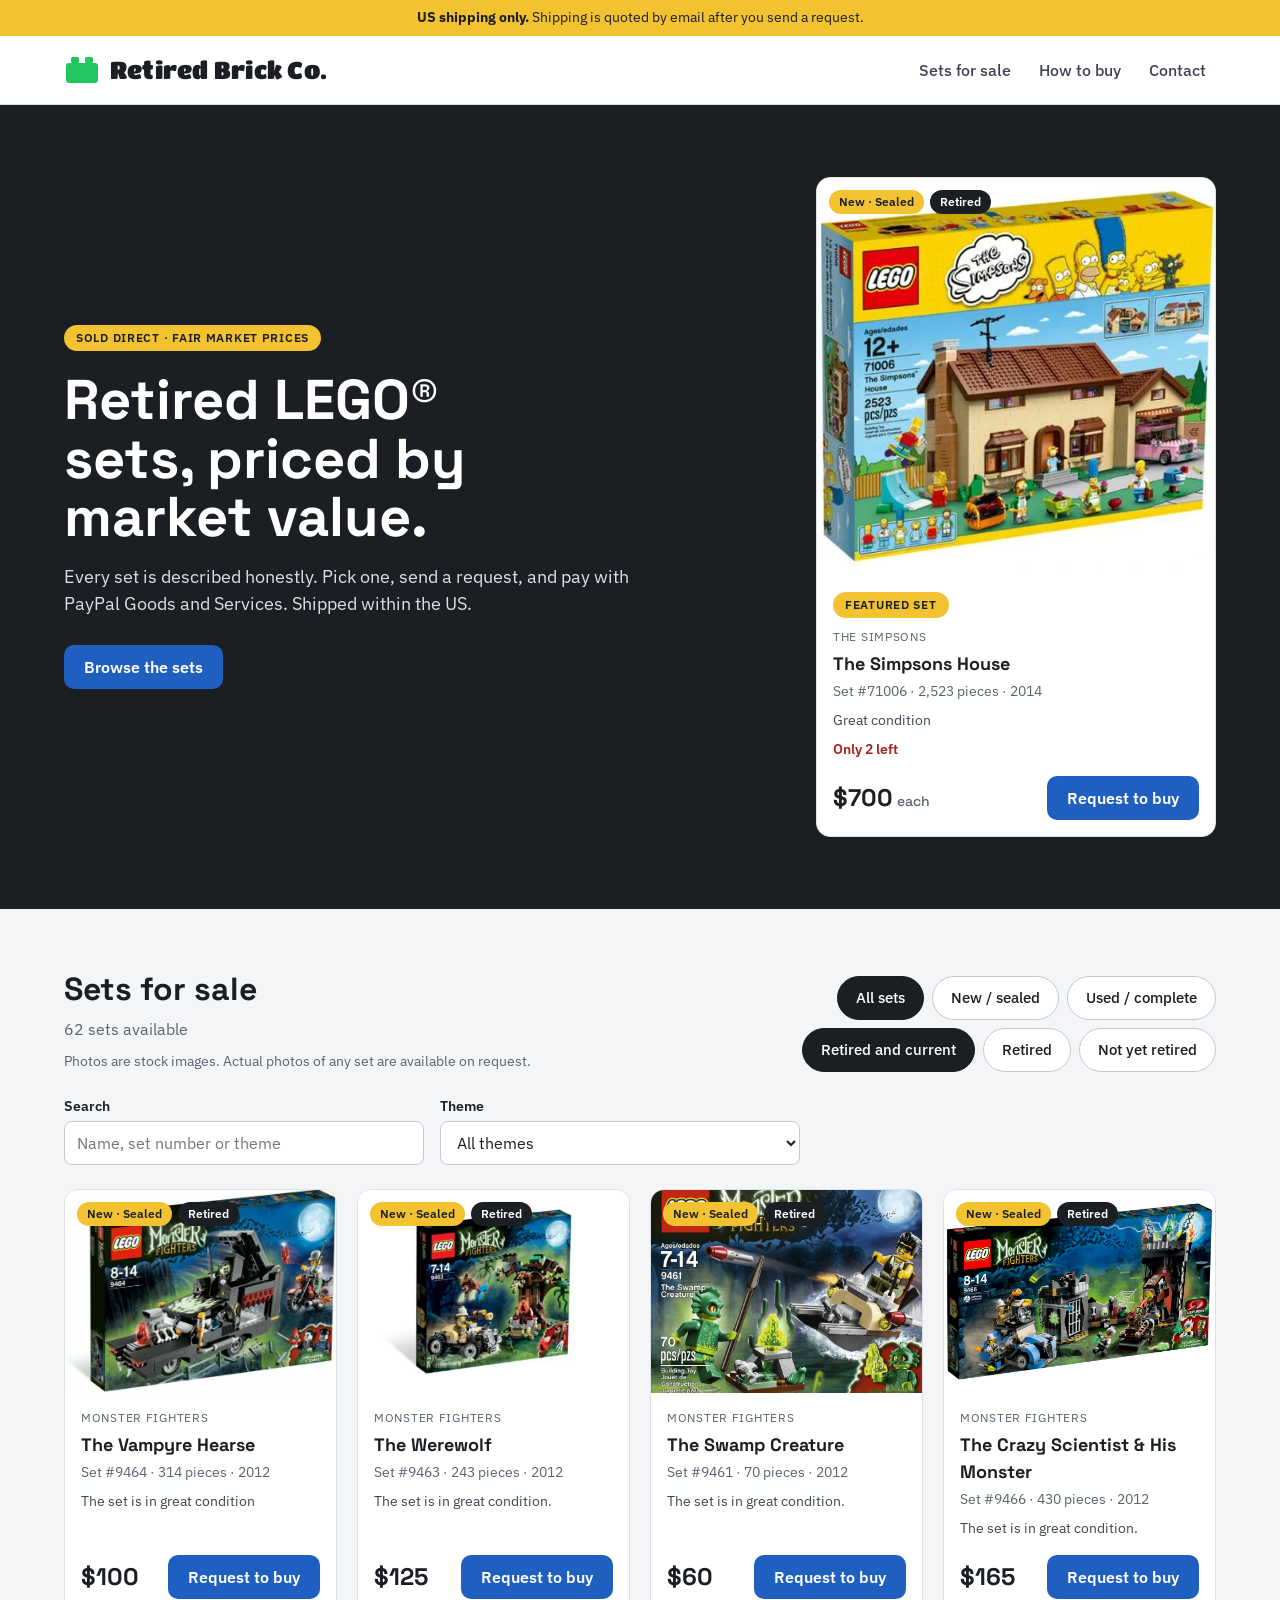
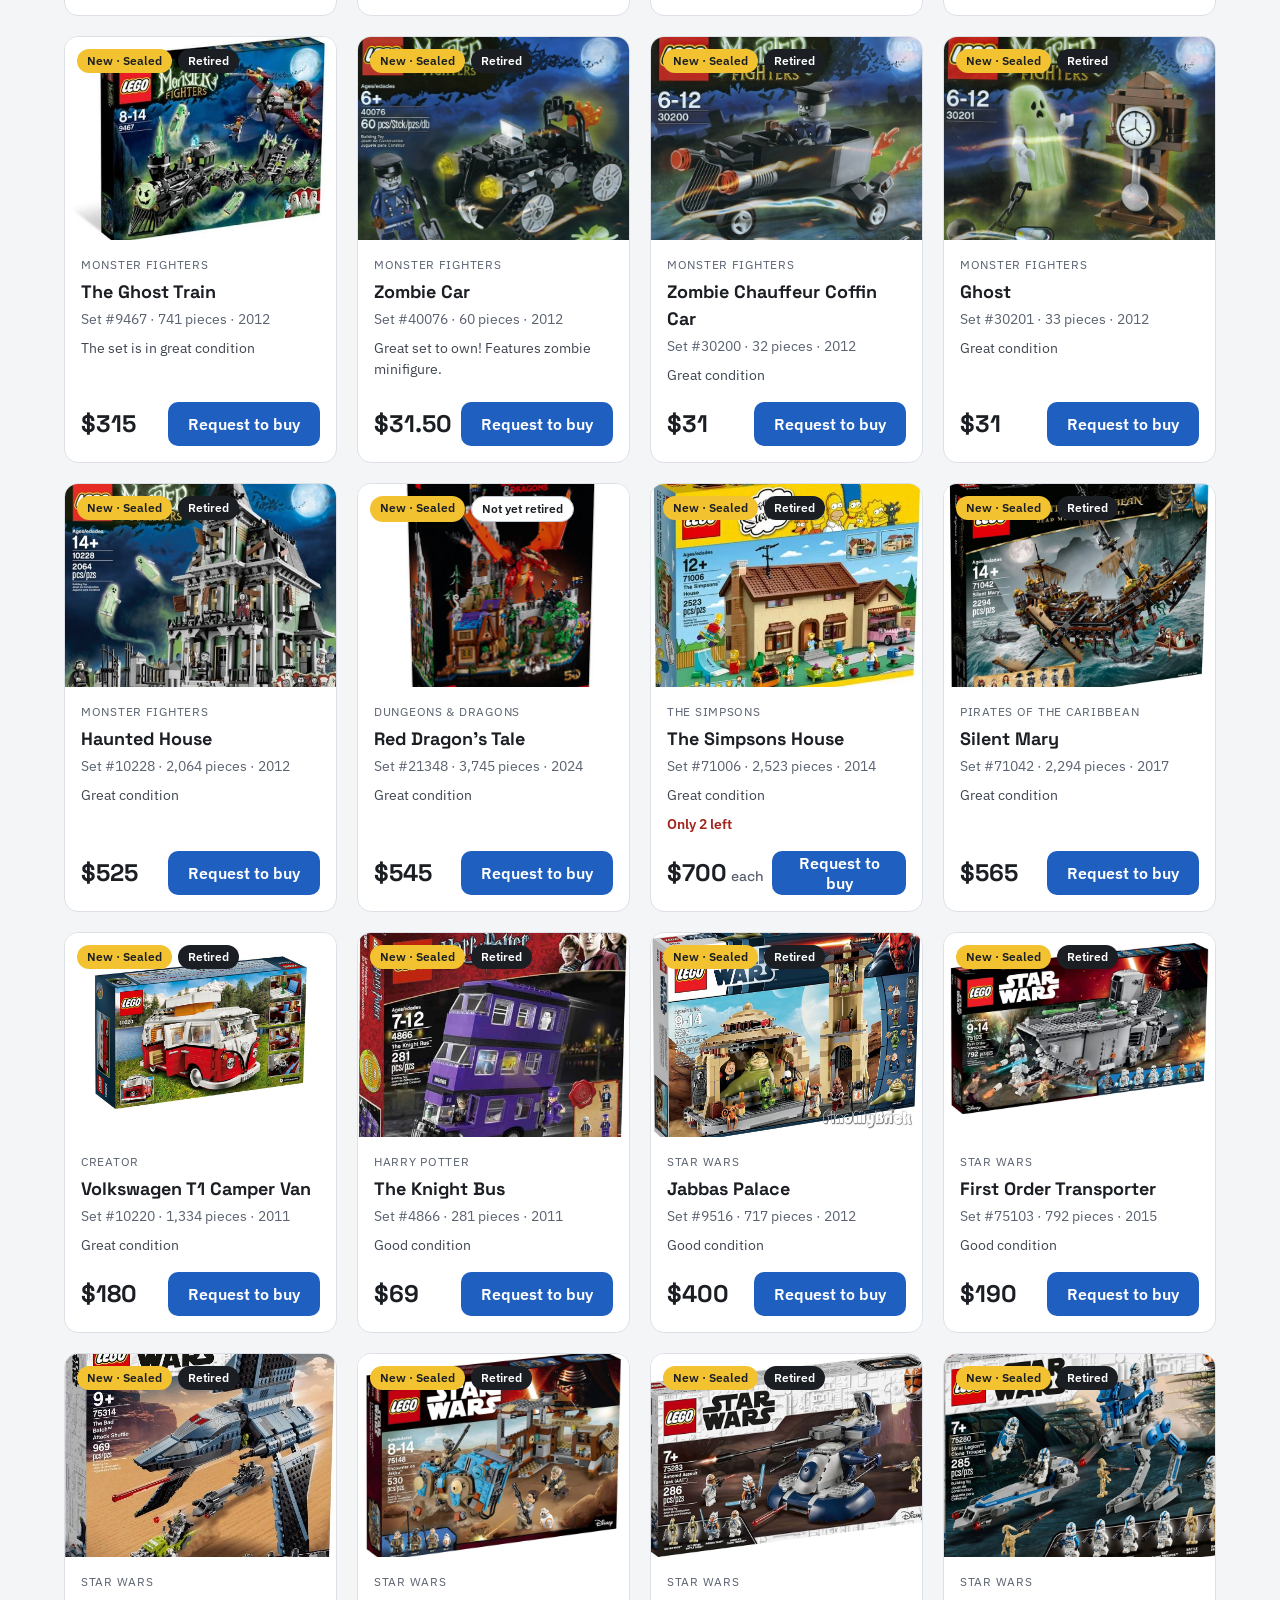
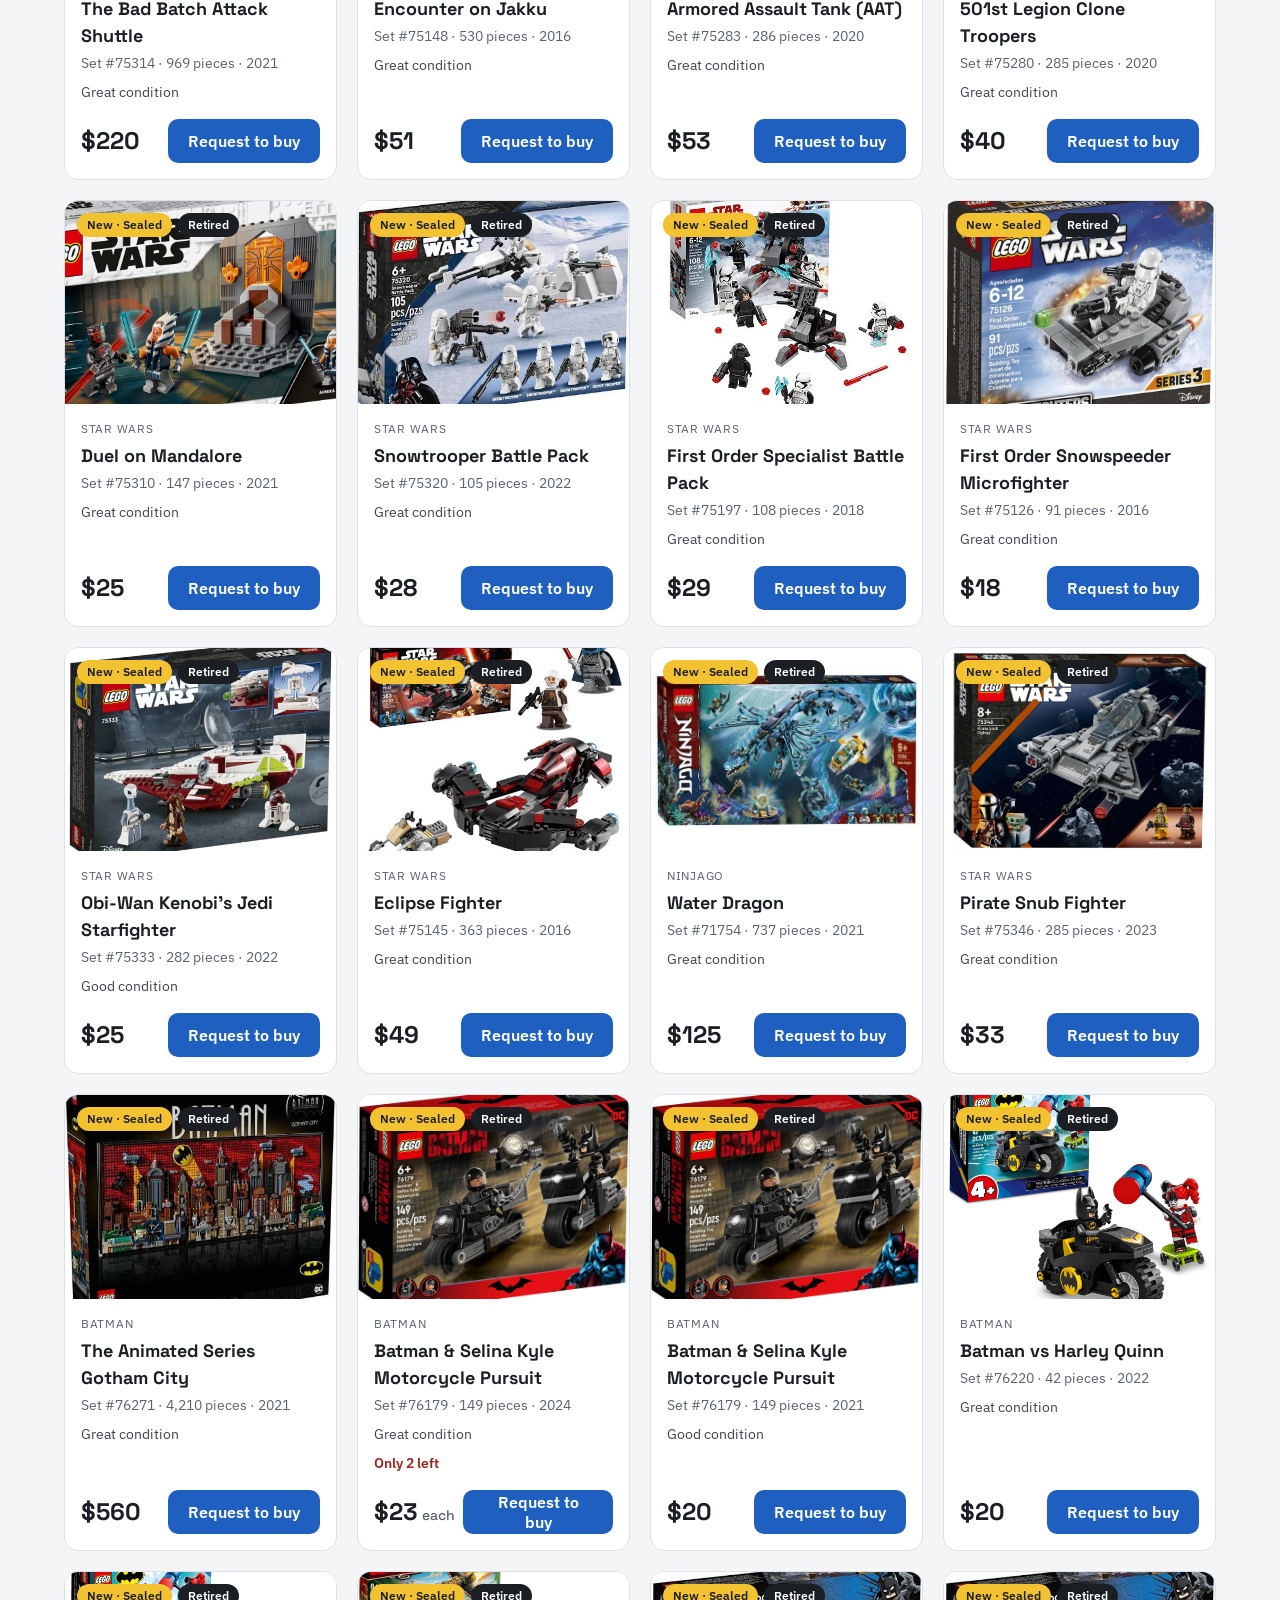
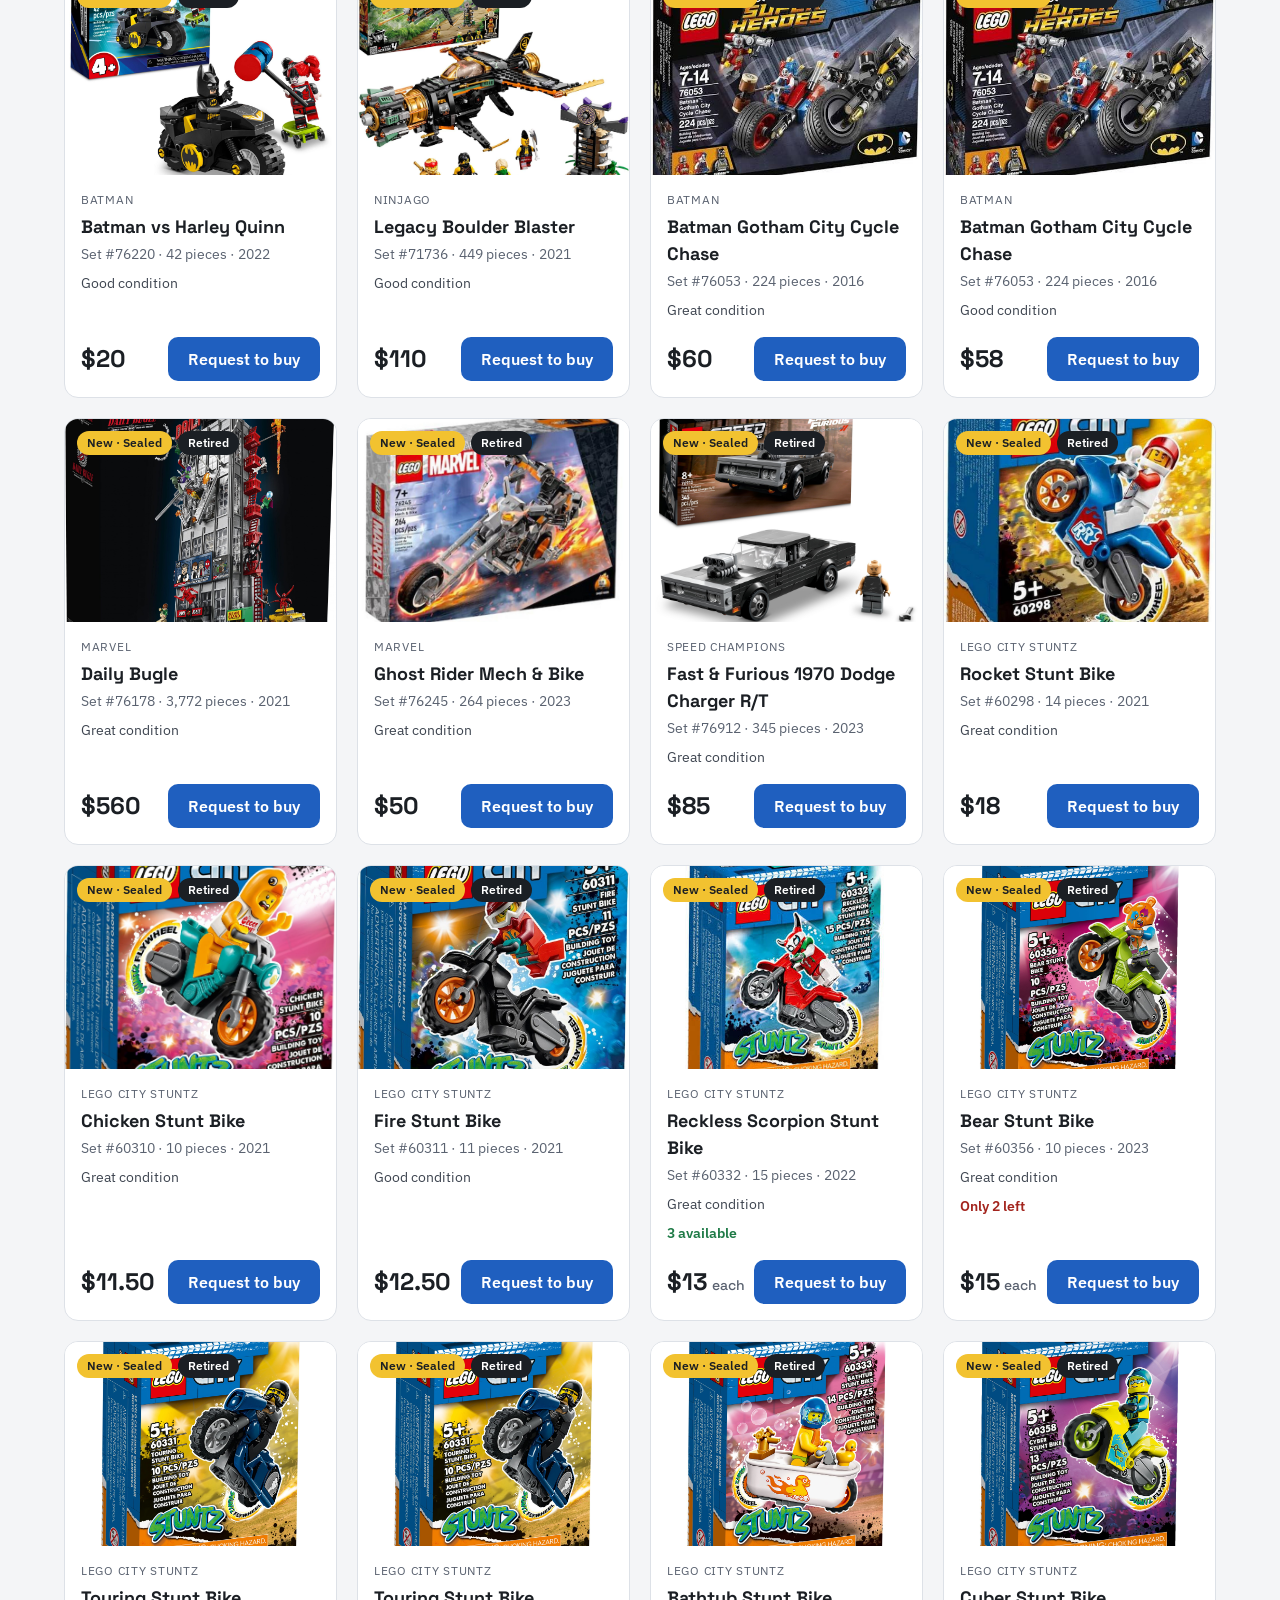
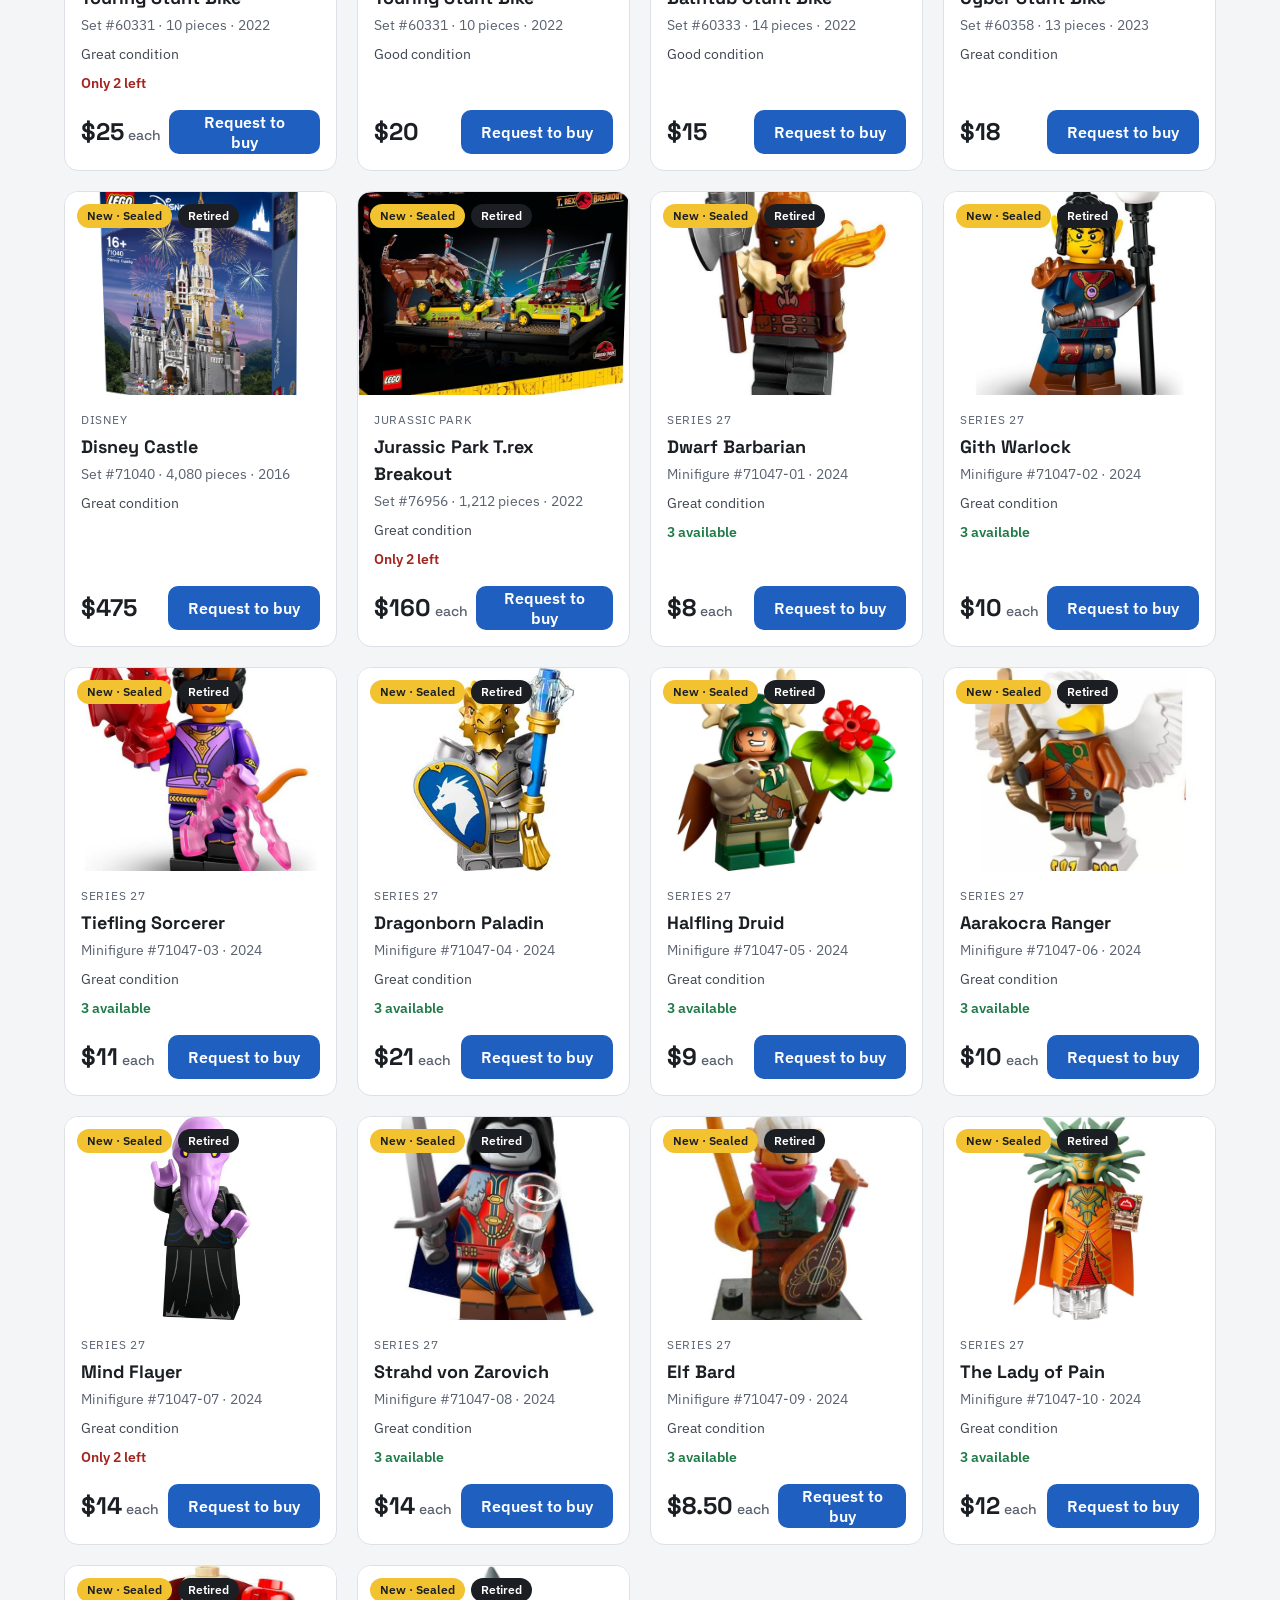
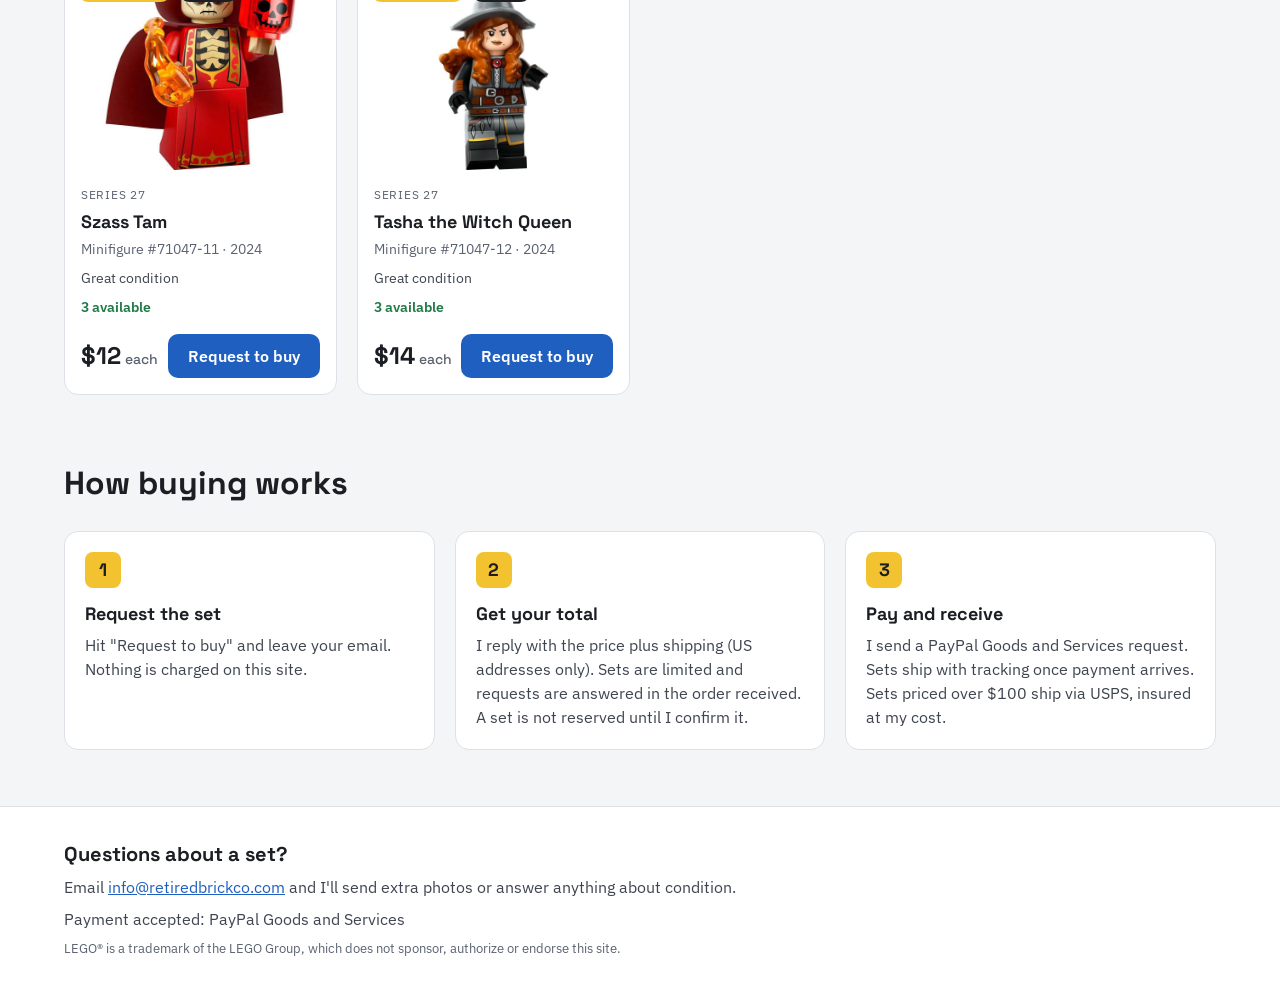
==== commit cda37564: "Add link preview tags and og-image Co-Authored-By: Claude Sonnet 5.5 <noreply@anthropic.com>" ====
--- a/site/index.html
+++ b/site/index.html
@@ -5,6 +5,17 @@
   <meta name="viewport" content="width=device-width, initial-scale=1">
   <title>Retired Brick Co. | Retired LEGO sets, sold direct</title>
   <meta name="description" content="Retired LEGO sets sold direct. Pick a set, send a request, pay with PayPal Goods and Services.">
+  <link rel="canonical" href="https://retiredbrickco.com/">
+  <meta property="og:type" content="website">
+  <meta property="og:site_name" content="Retired Brick Co.">
+  <meta property="og:title" content="Retired Brick Co. | Retired LEGO sets, sold direct">
+  <meta property="og:description" content="Retired LEGO sets at fair market prices, sold direct. Send a request, pay with PayPal Goods and Services. US shipping only.">
+  <meta property="og:url" content="https://retiredbrickco.com/">
+  <meta property="og:image" content="https://retiredbrickco.com/og-image.png">
+  <meta property="og:image:width" content="1200">
+  <meta property="og:image:height" content="630">
+  <meta property="og:image:alt" content="Retired Brick Co.: retired LEGO sets, priced by market value">
+  <meta name="twitter:card" content="summary_large_image">
   <link rel="preconnect" href="https://fonts.googleapis.com">
   <link rel="preconnect" href="https://fonts.gstatic.com" crossorigin>
   <link href="https://fonts.googleapis.com/css2?family=IBM+Plex+Sans:wght@400;500;600&family=Space+Grotesk:wght@500;600;700&family=Titan+One&display=swap" rel="stylesheet">
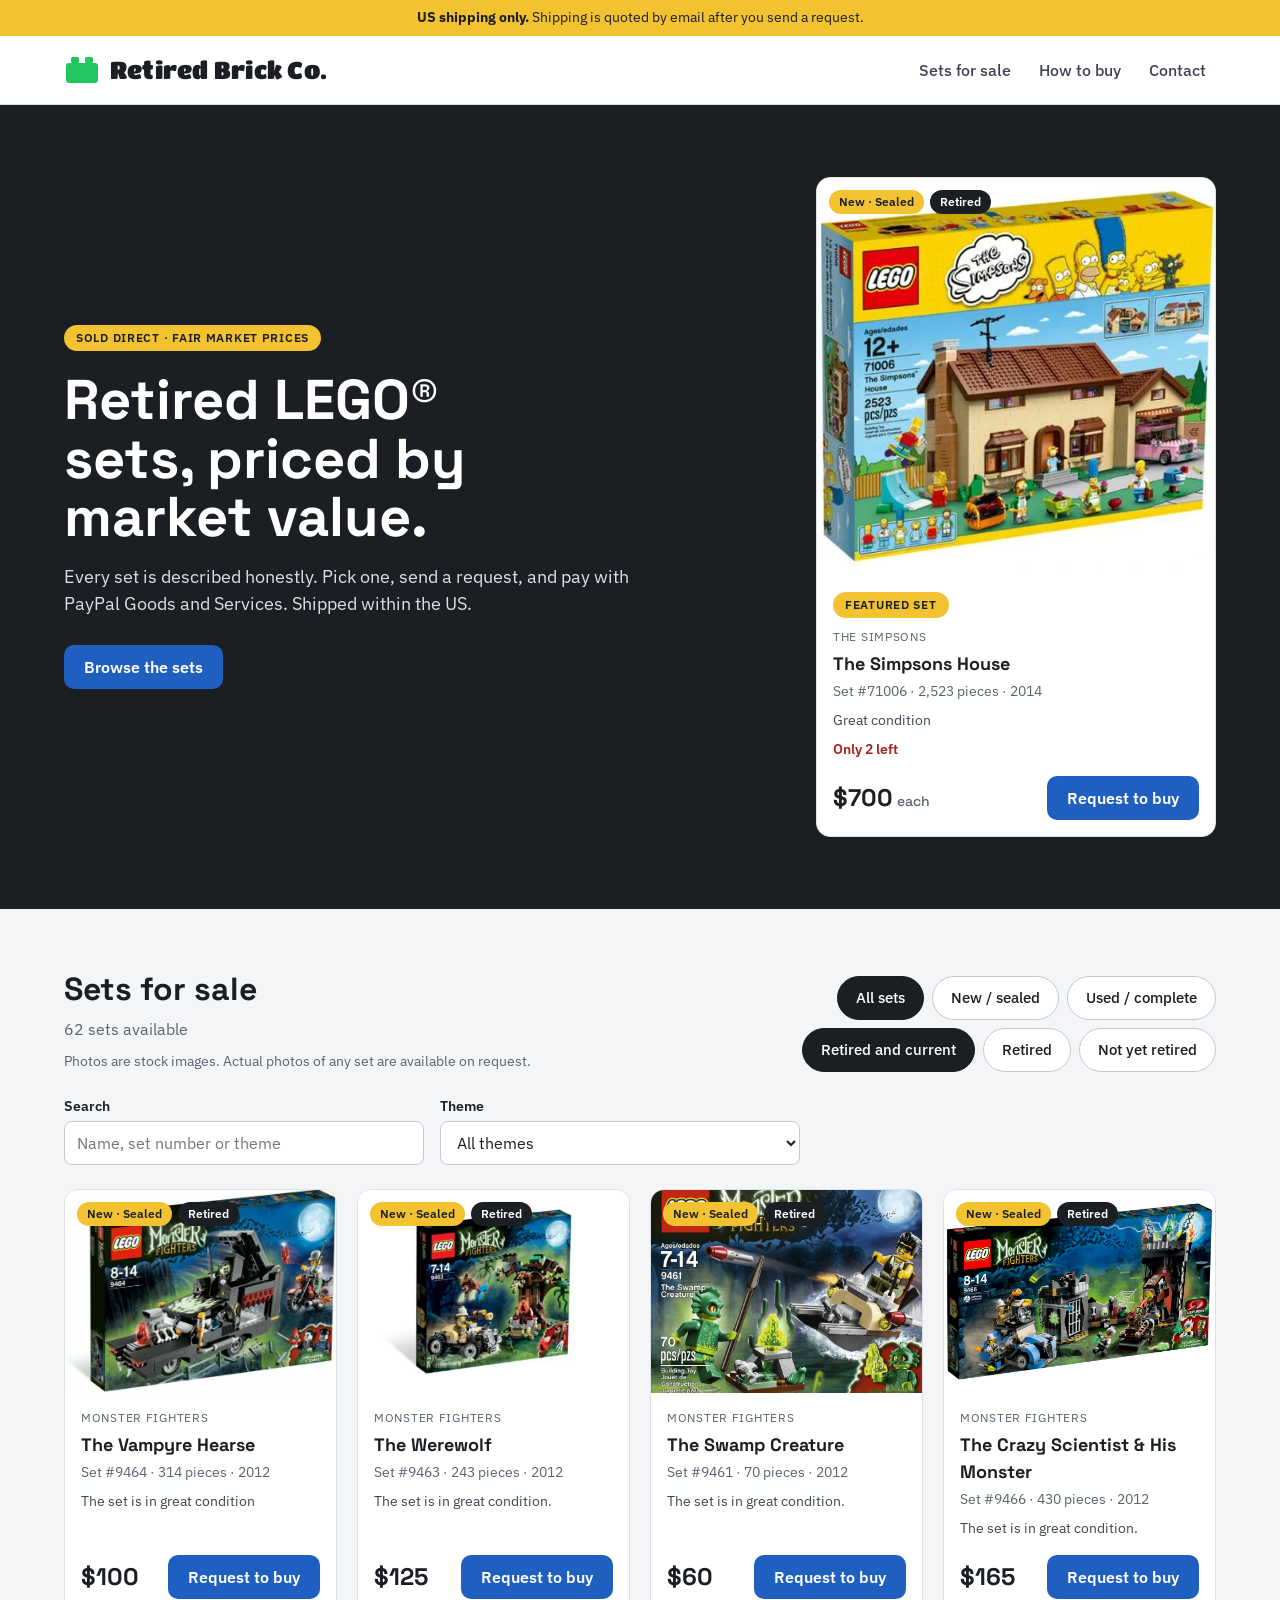
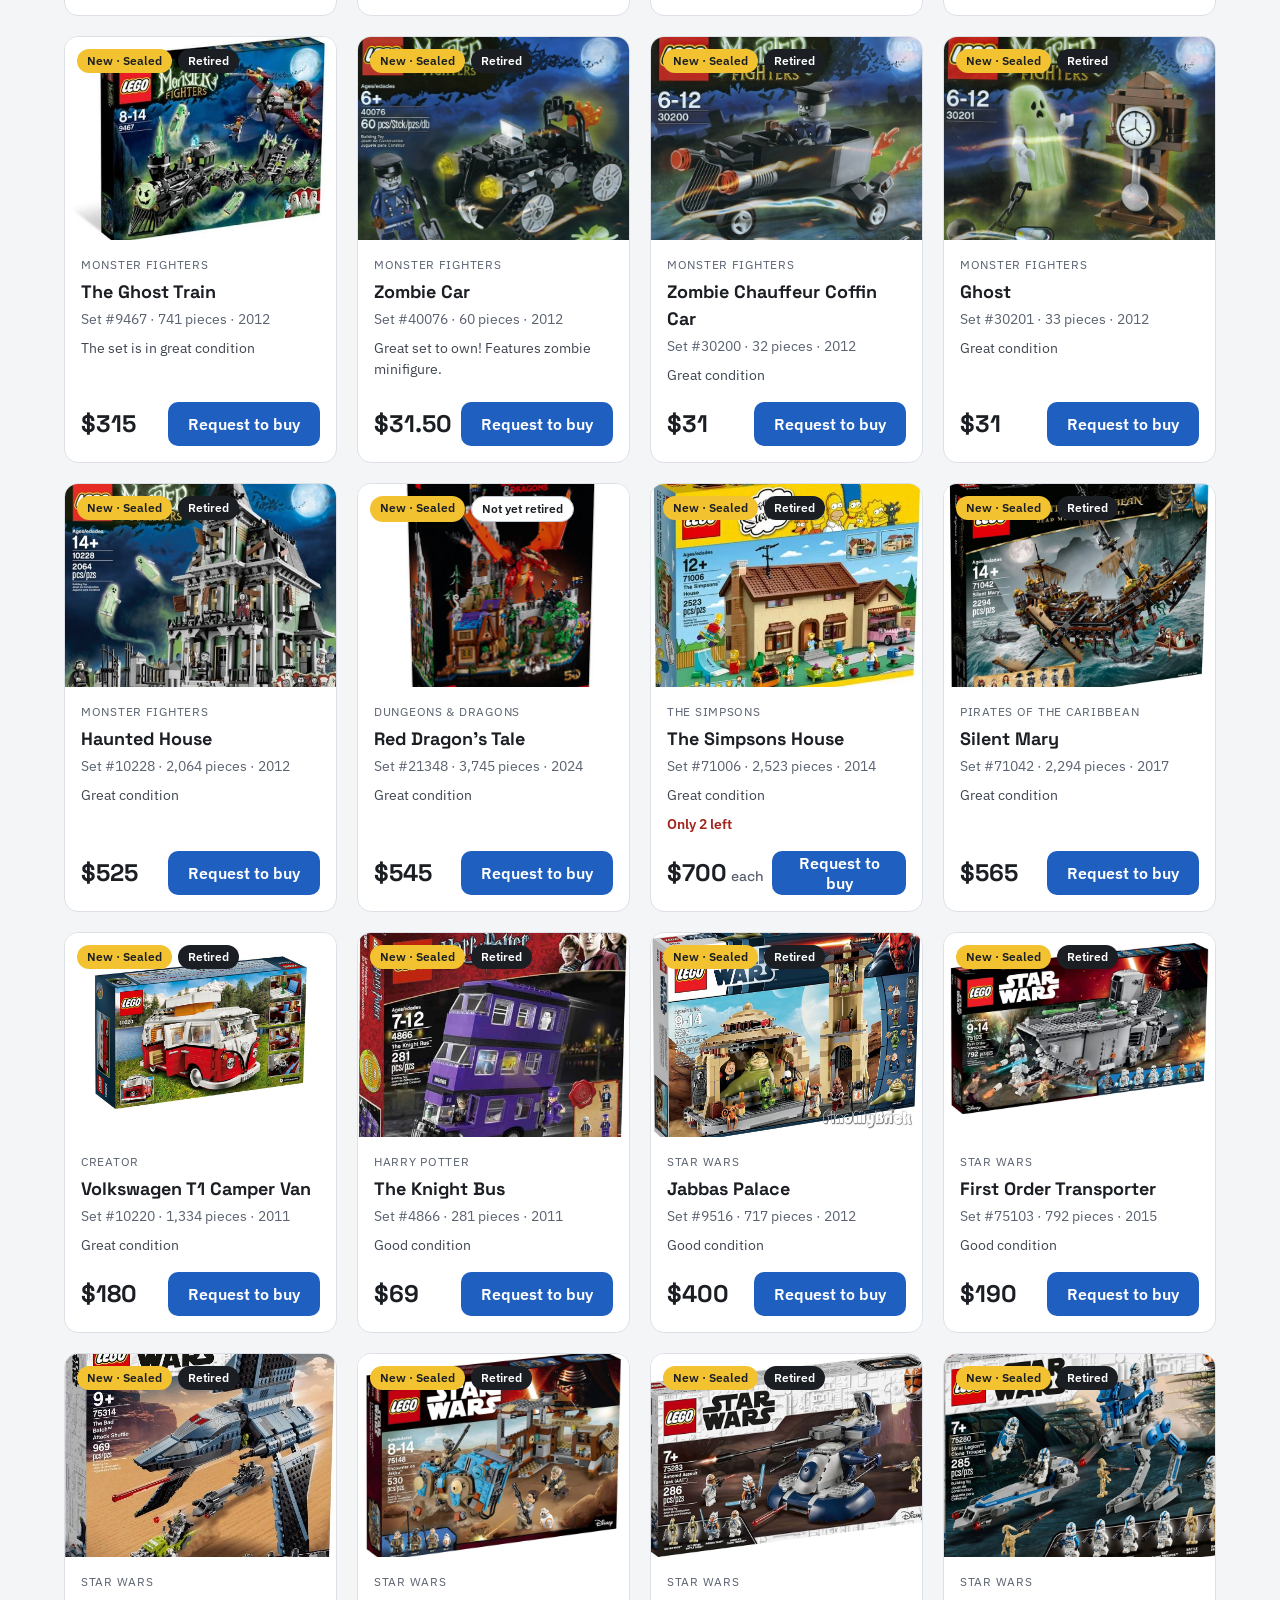
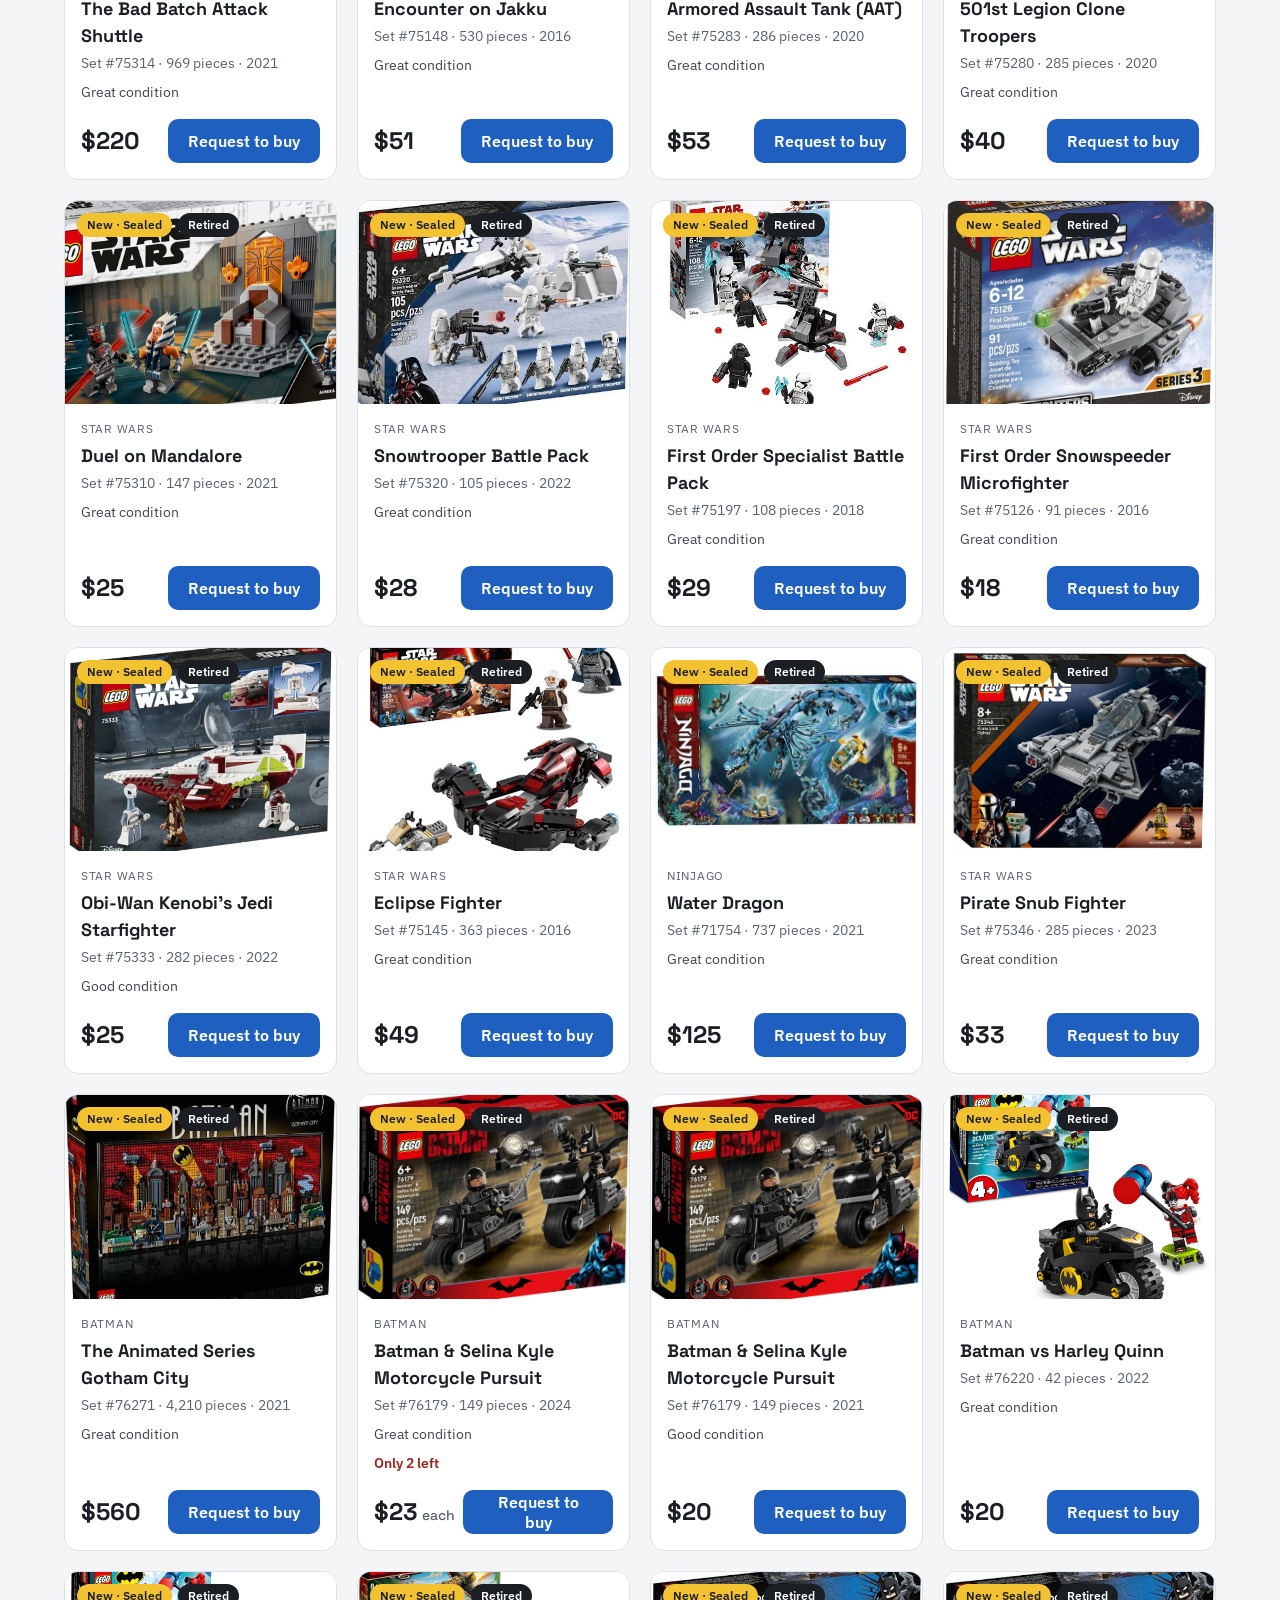
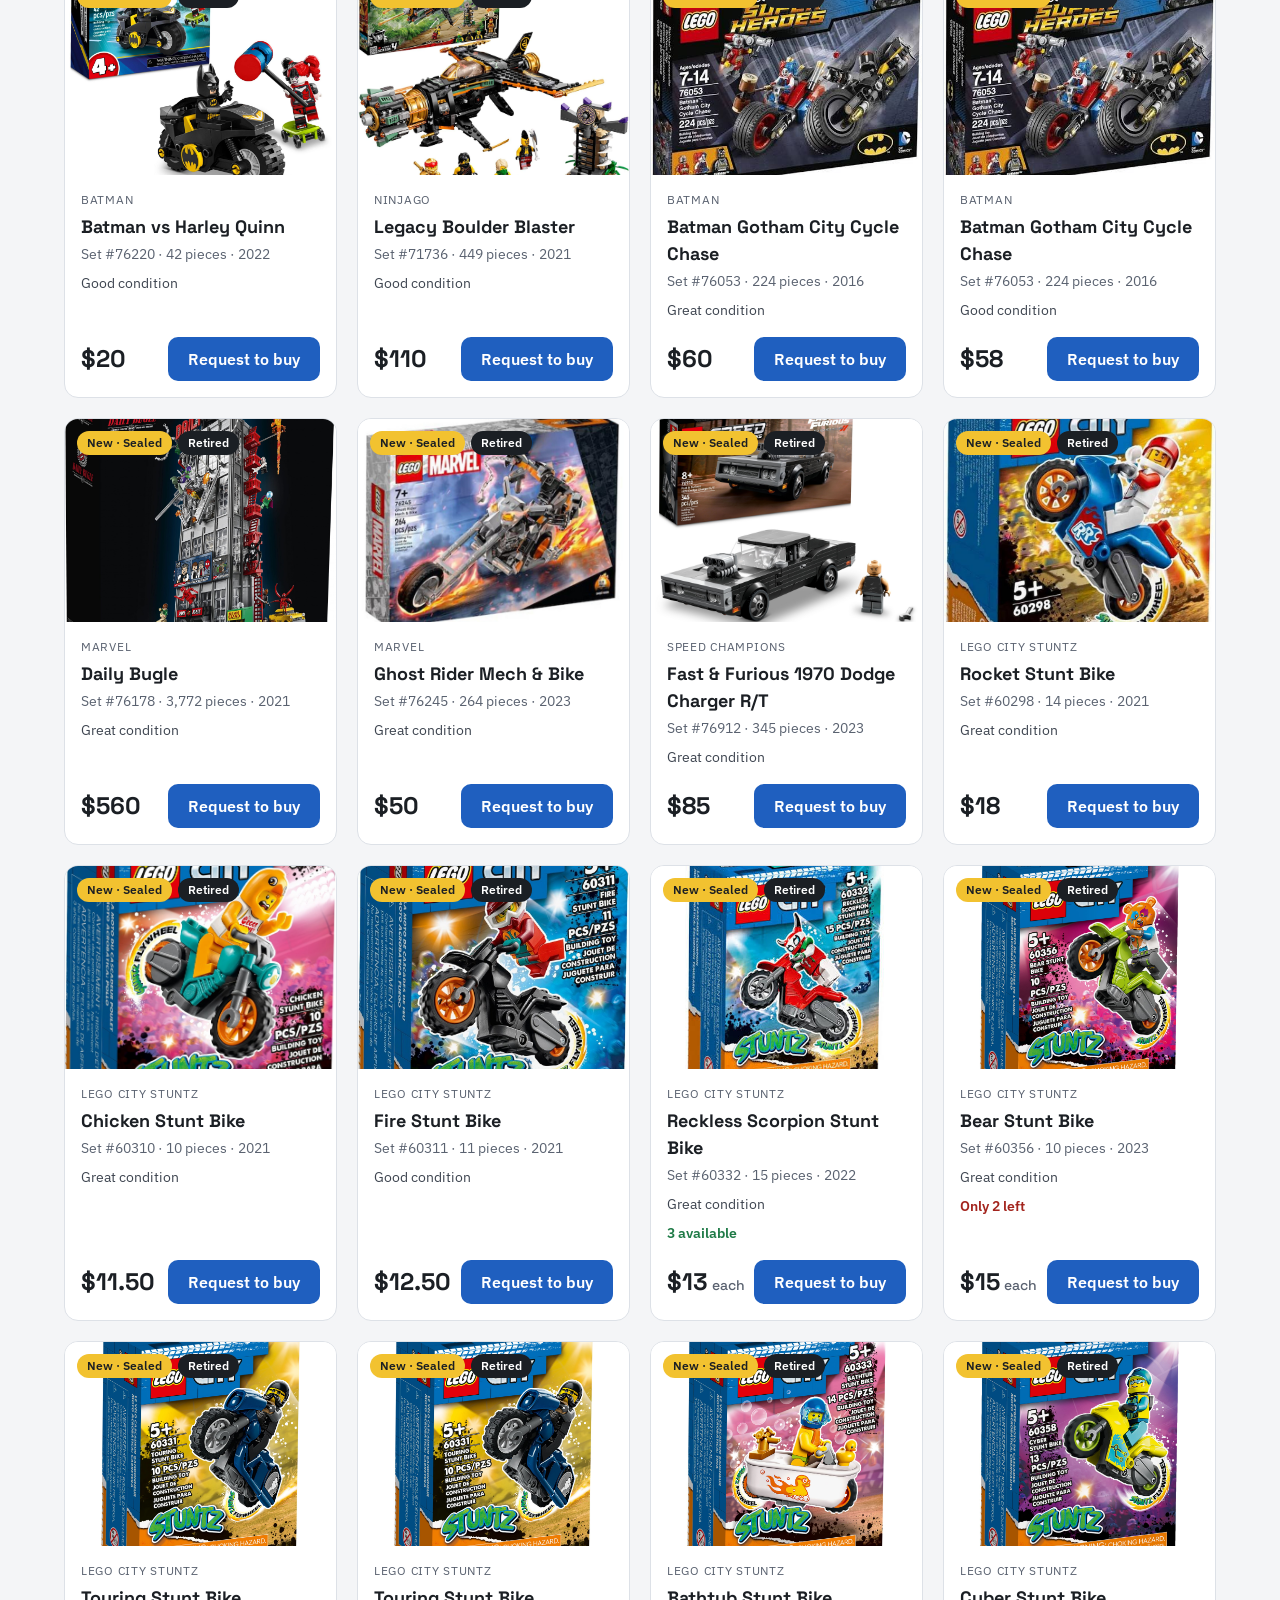
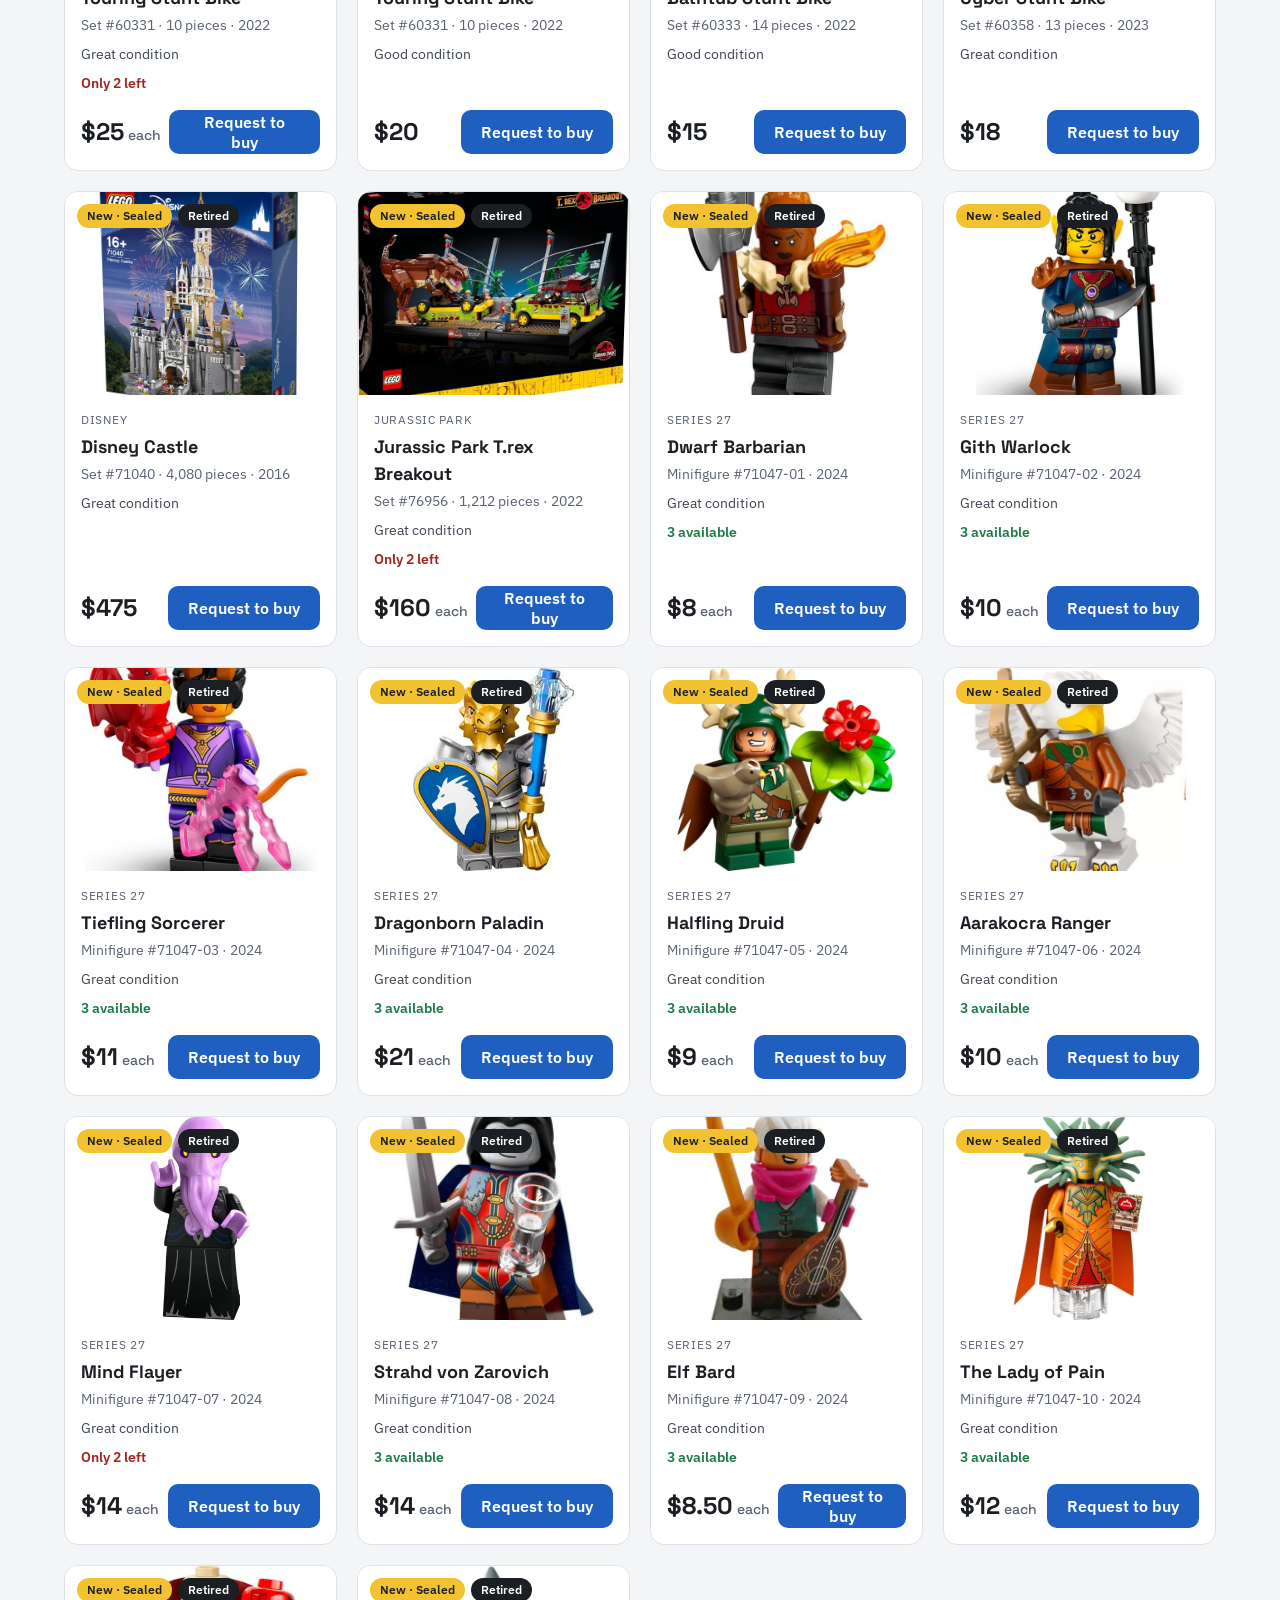
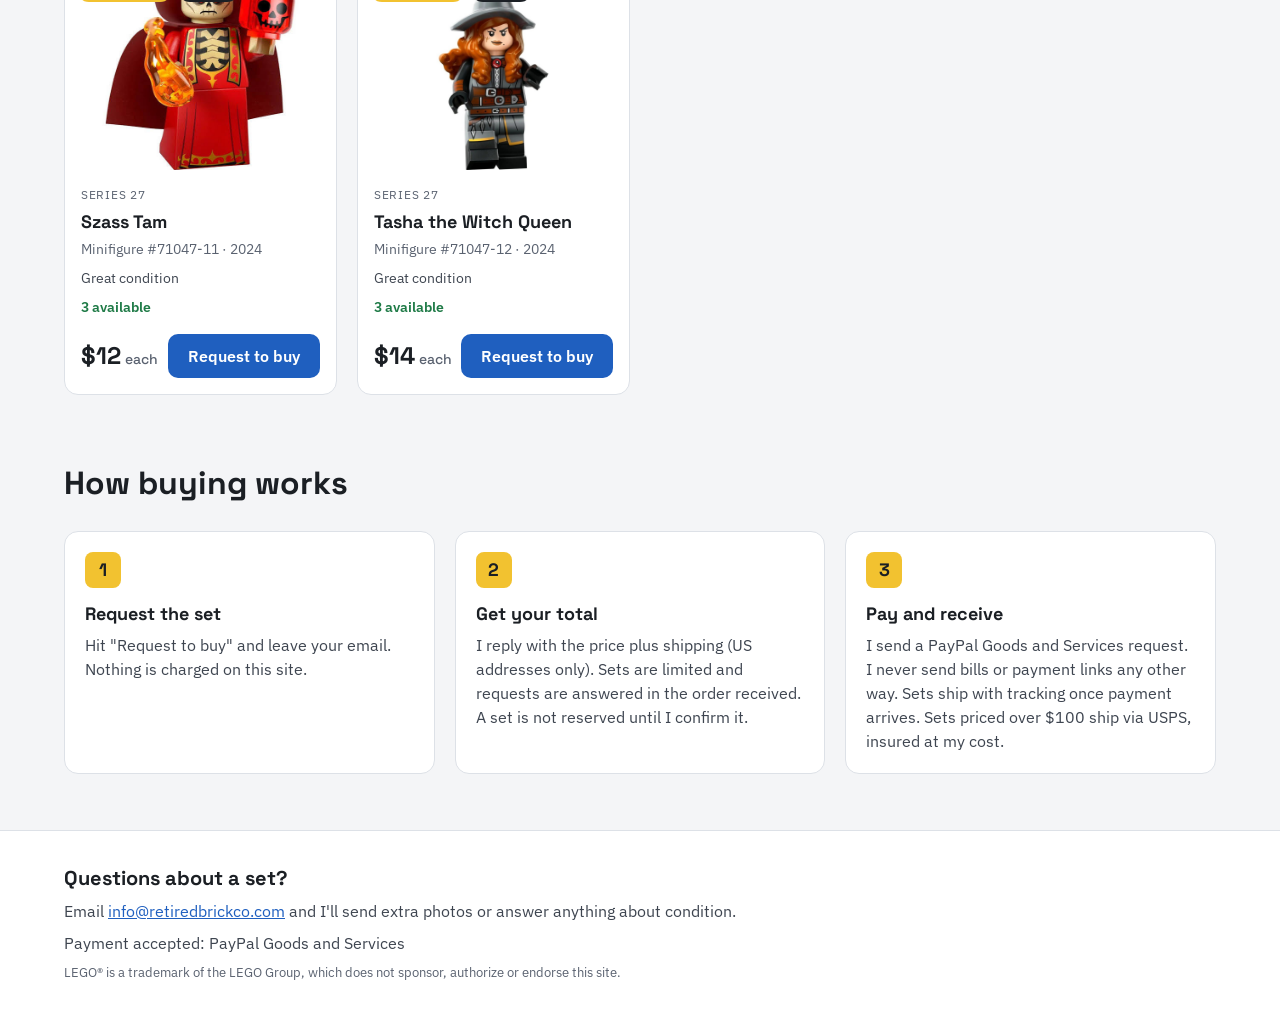
==== commit 1cdb50e1: "Add DMARC note, payment-safety wording (step 3, reply template) and spam-folder line Co-Authored-By:" ====
--- a/site/index.html
+++ b/site/index.html
@@ -147,7 +147,7 @@
         <div class="steps">
           <div class="step"><span class="num">1</span><h3>Request the set</h3><p>Hit "Request to buy" and leave your email. Nothing is charged on this site.</p></div>
           <div class="step"><span class="num">2</span><h3>Get your total</h3><p>I reply with the price plus shipping (US addresses only). Sets are limited and requests are answered in the order received. A set is not reserved until I confirm it.</p></div>
-          <div class="step"><span class="num">3</span><h3>Pay and receive</h3><p>I send a PayPal Goods and Services request. Sets ship with tracking once payment arrives. Sets priced over $100 ship via USPS, insured at my cost.</p></div>
+          <div class="step"><span class="num">3</span><h3>Pay and receive</h3><p>I send a PayPal Goods and Services request. I never send bills or payment links any other way. Sets ship with tracking once payment arrives. Sets priced over $100 ship via USPS, insured at my cost.</p></div>
         </div>
       </div>
     </section>
